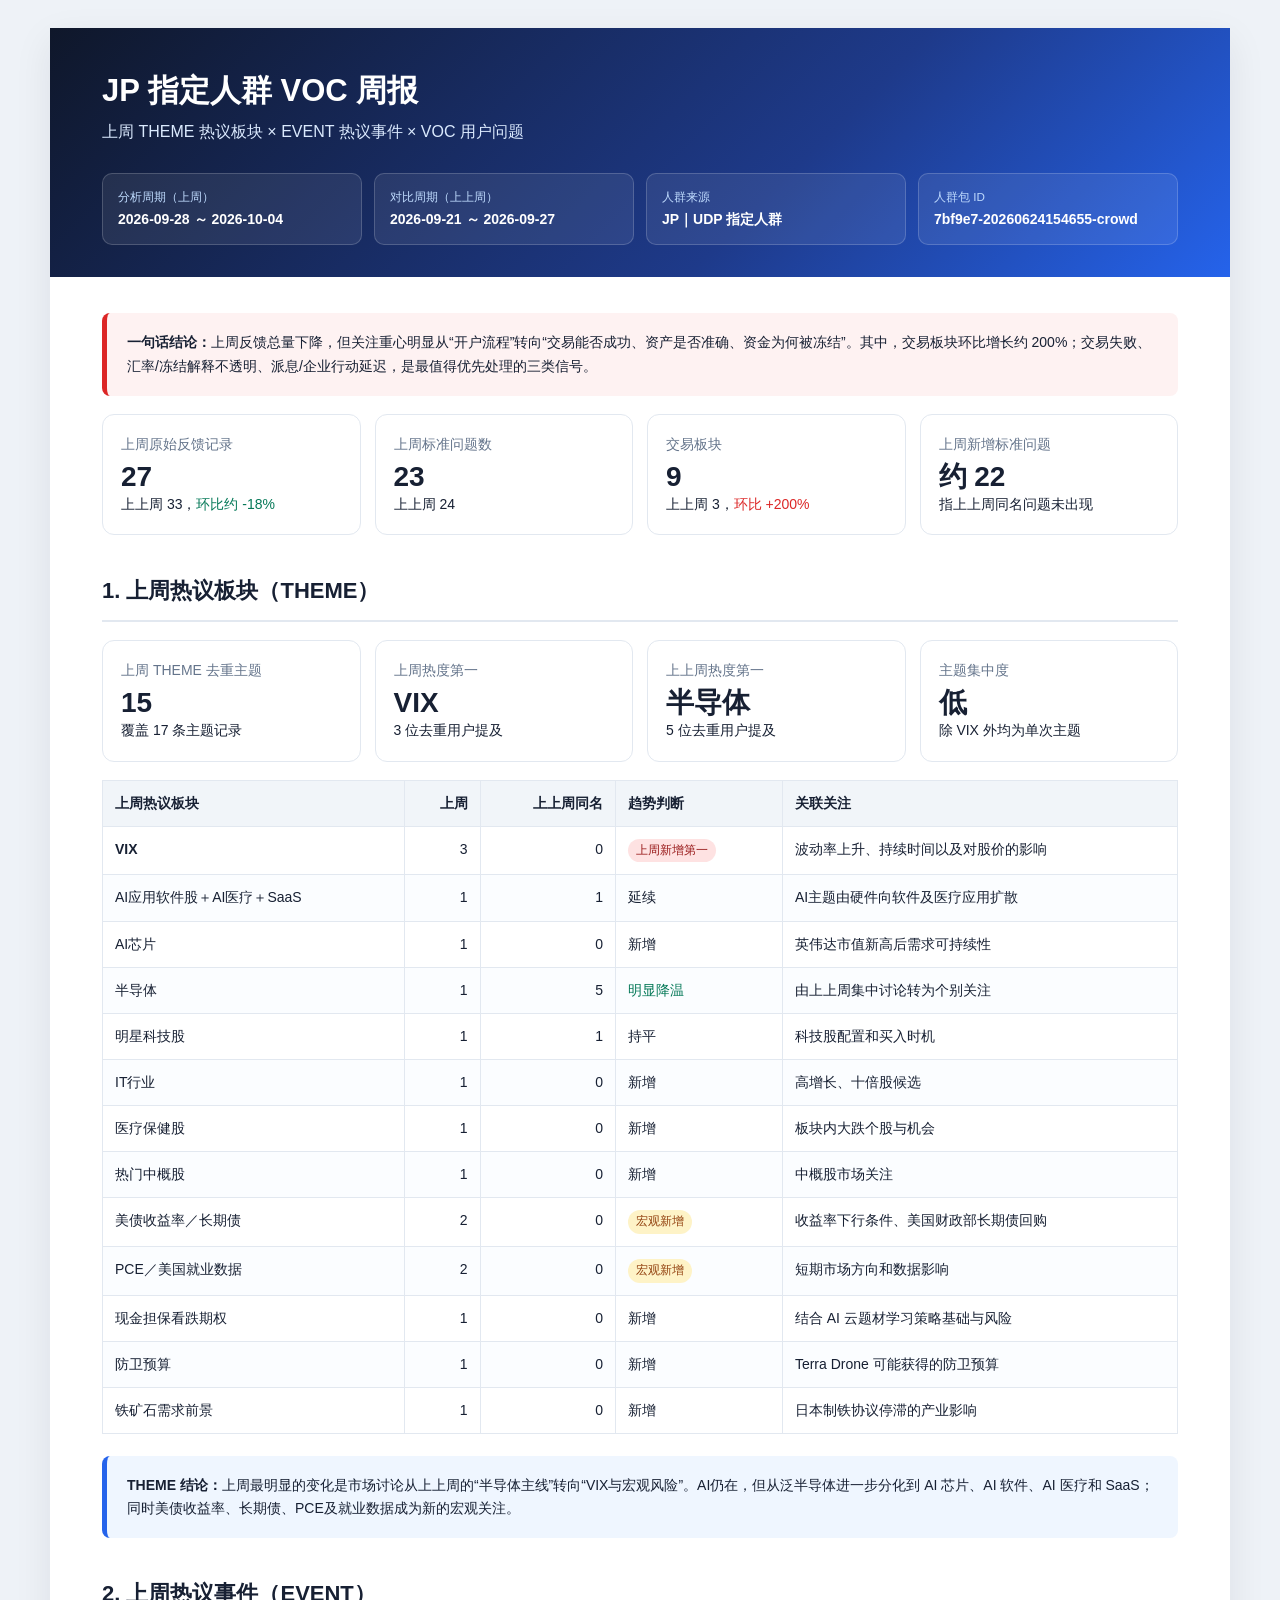
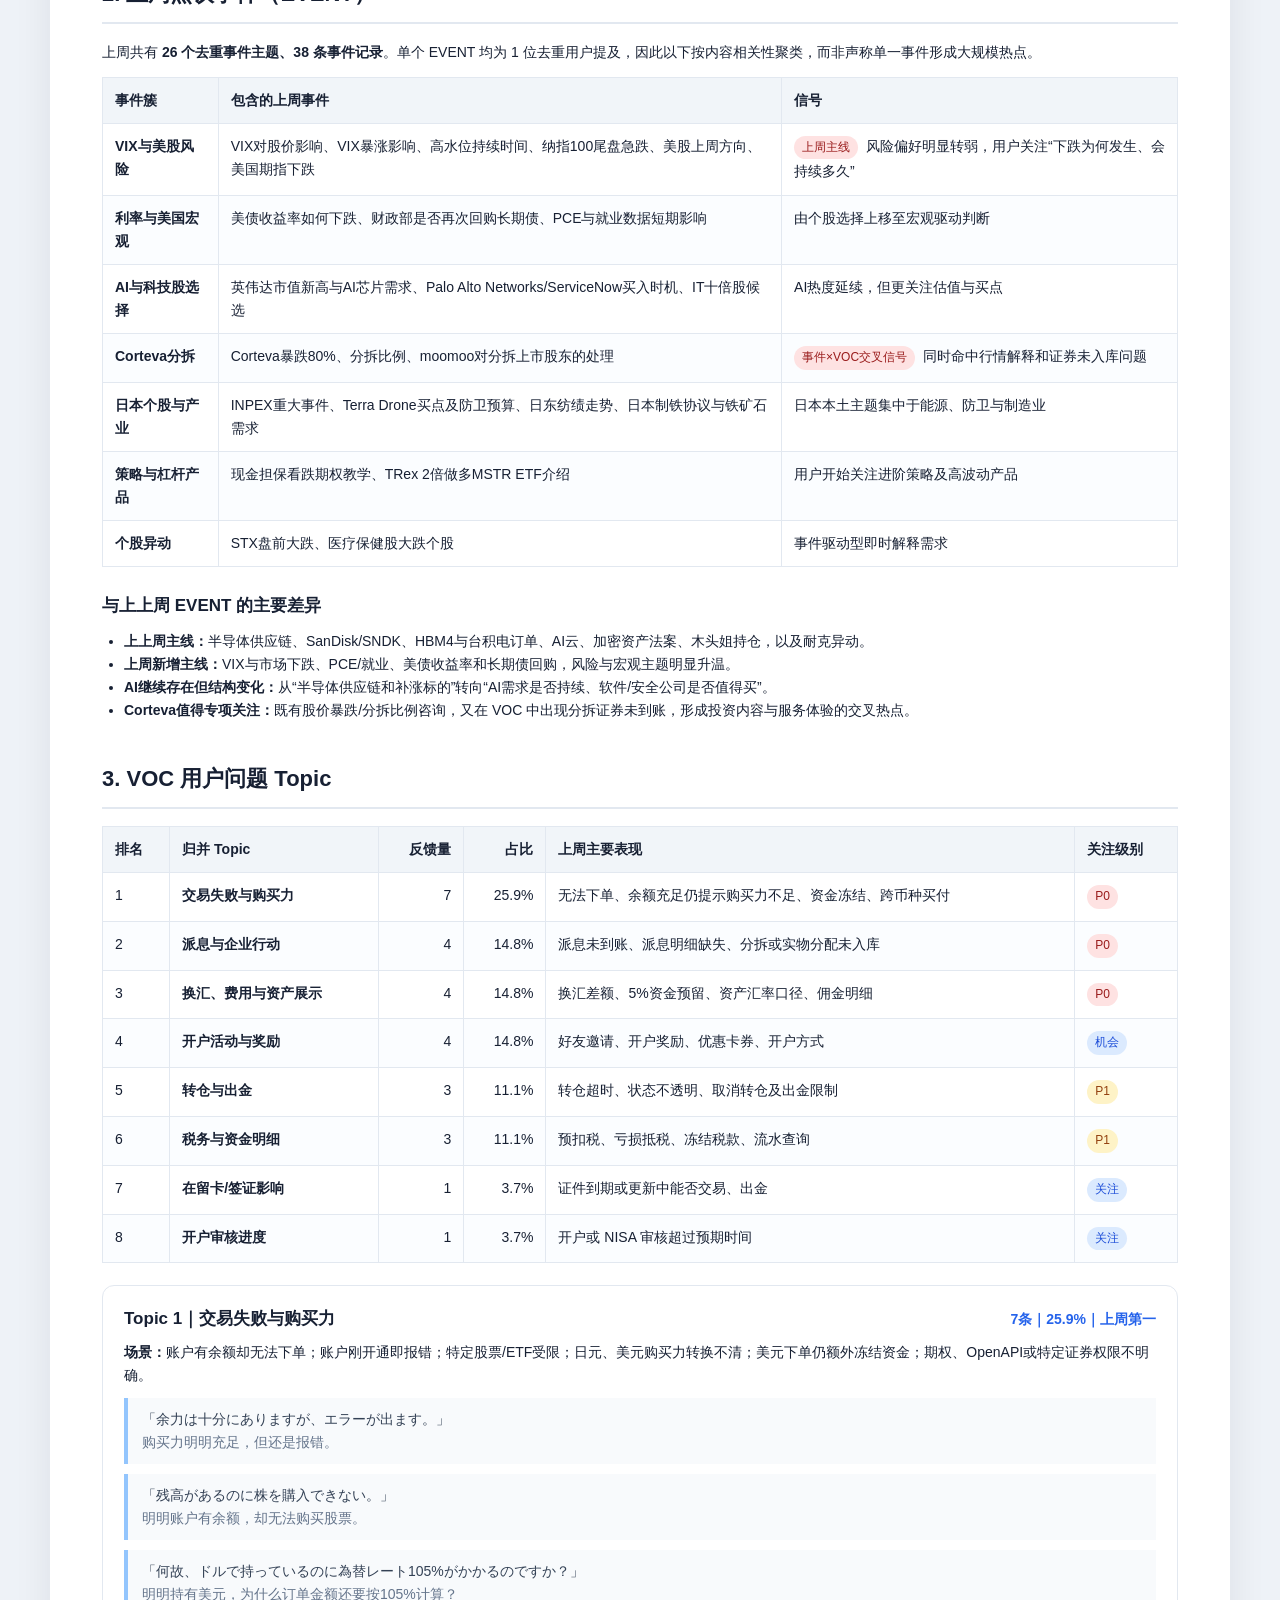
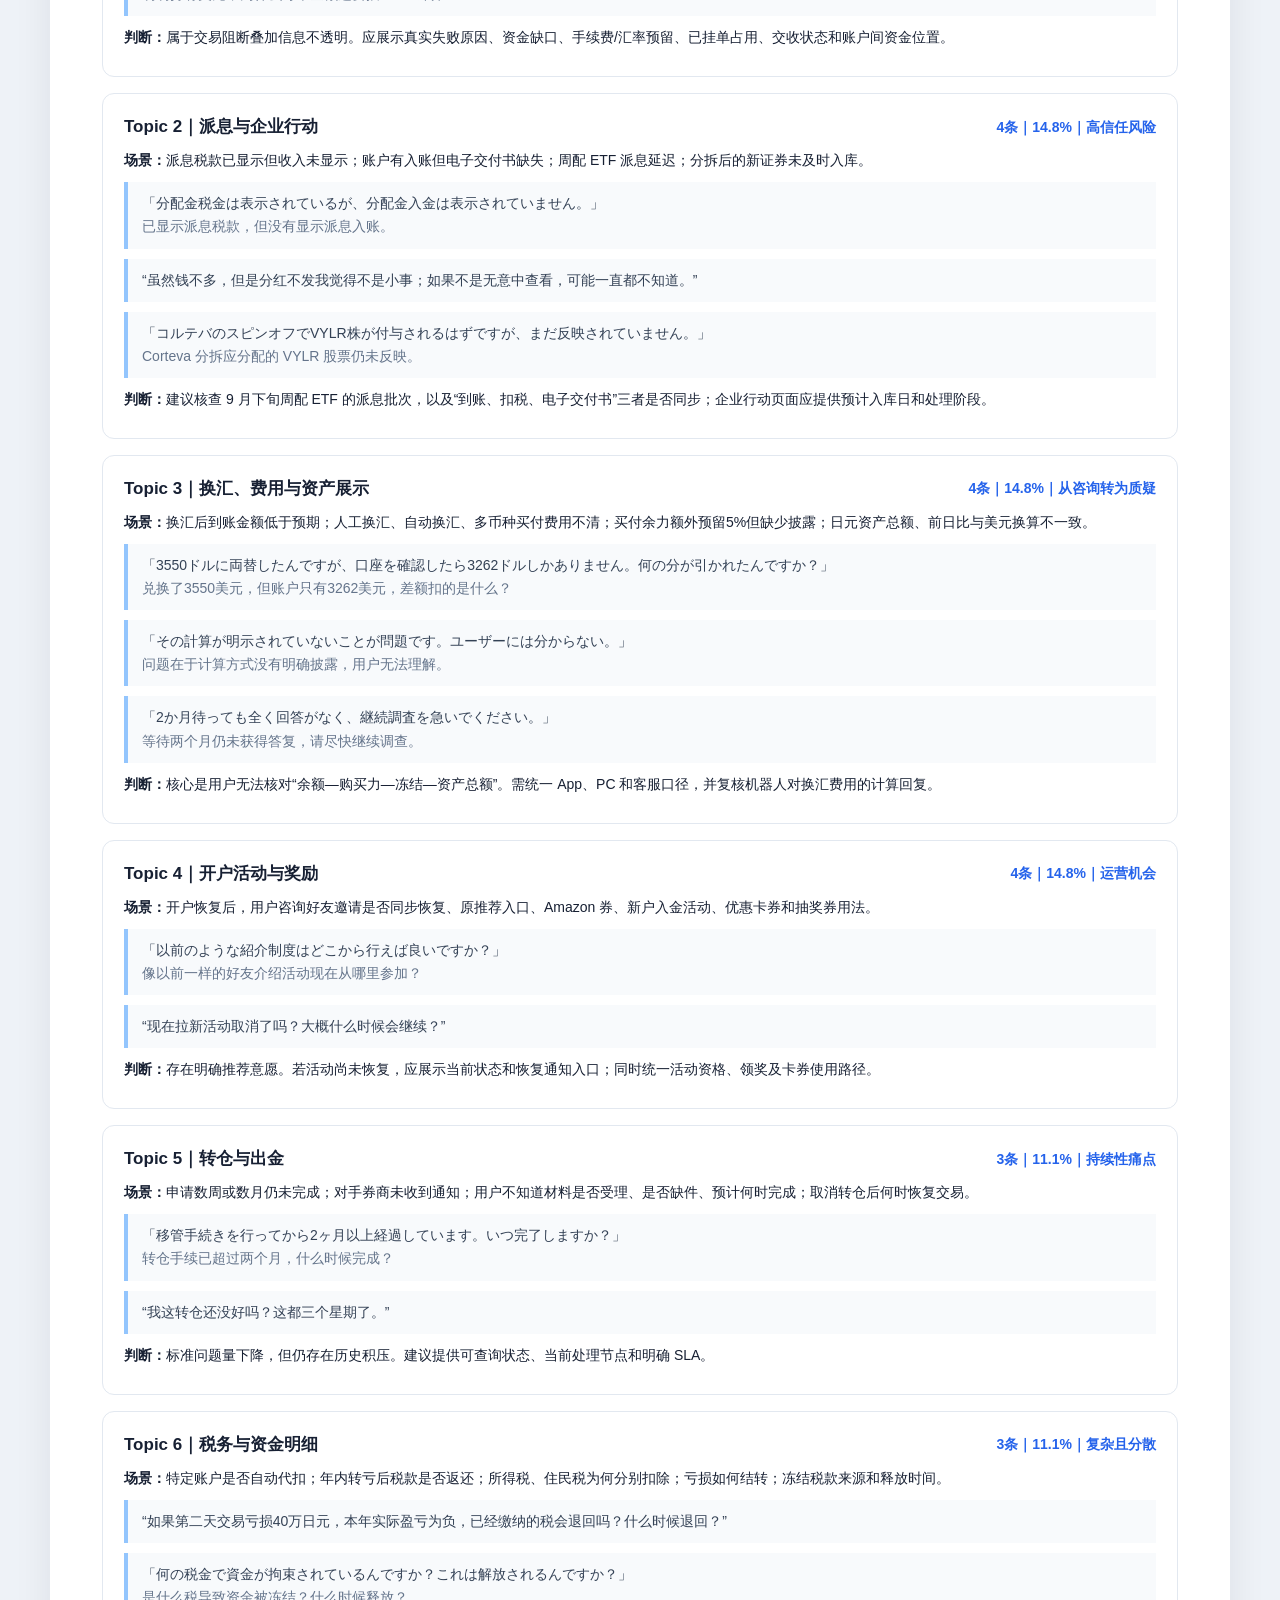
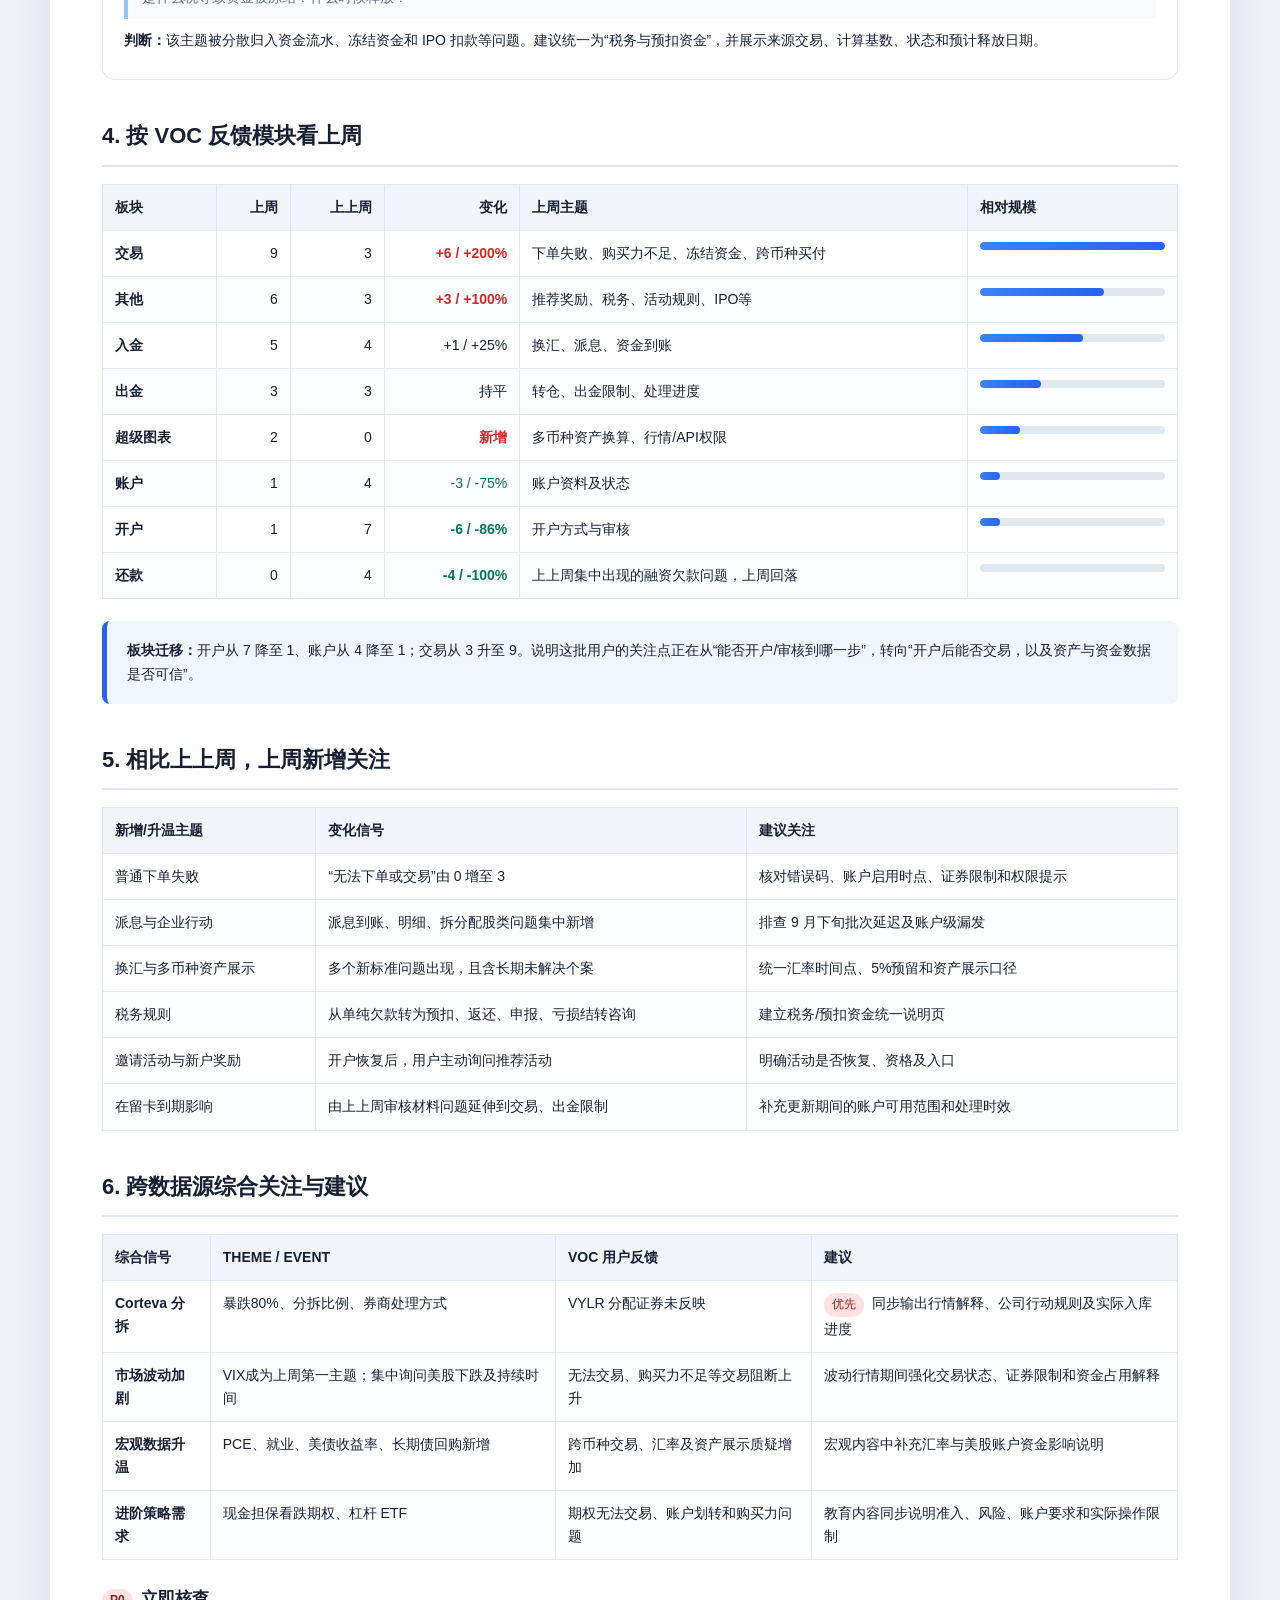
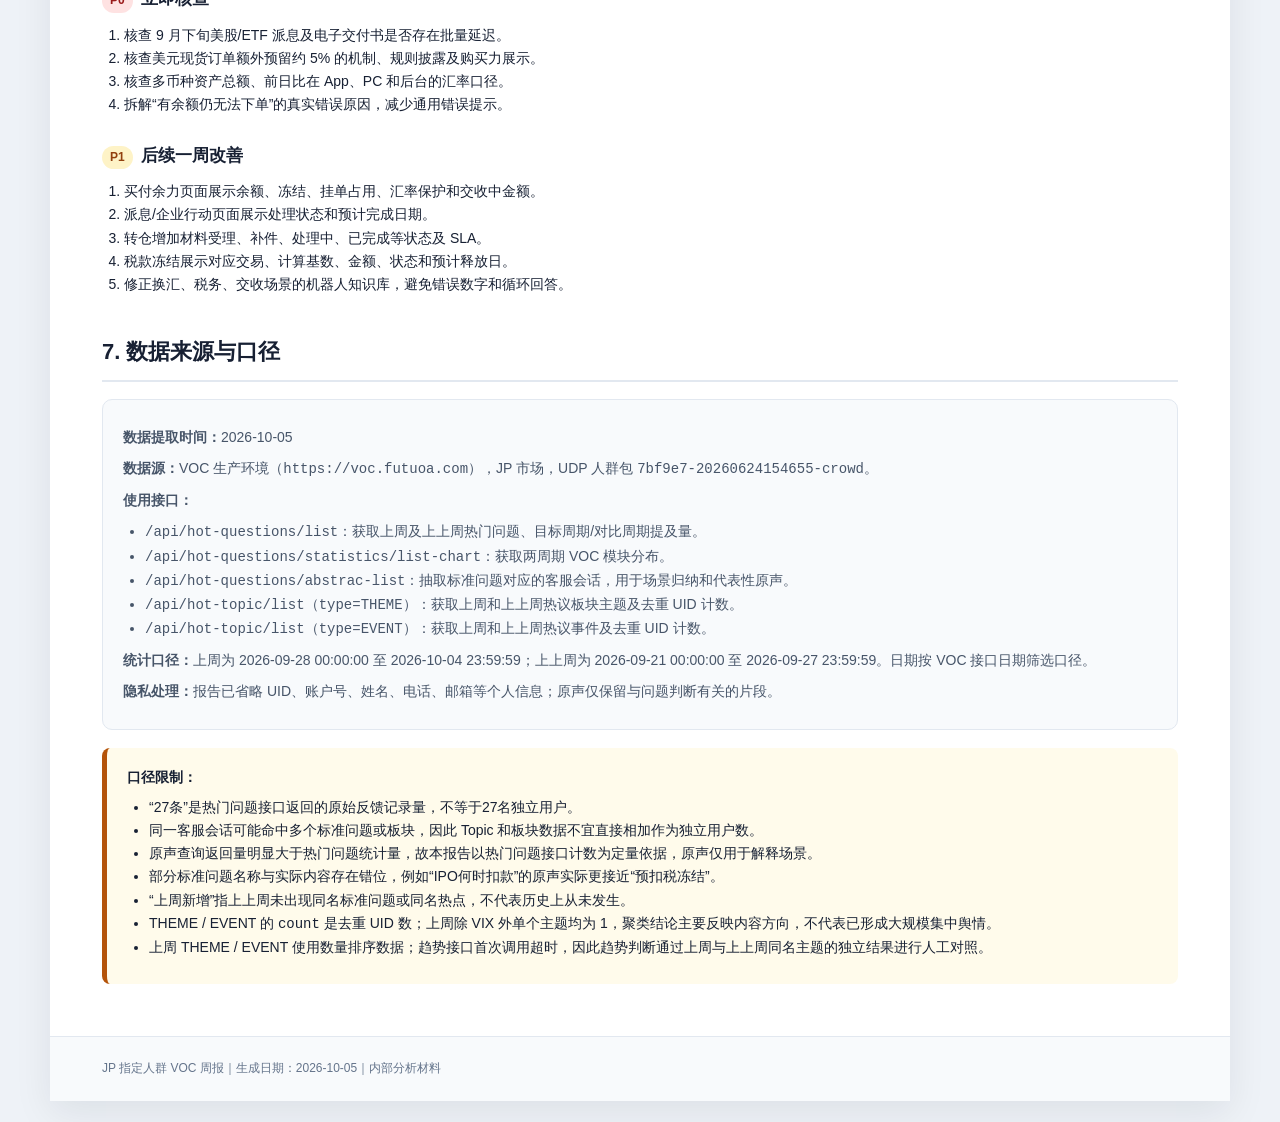
==== reports/2026/2026-09-28_to_2026-10-04/index.html @ 4b5b6b99 "Turn site into JP VOC report center" ====
<!doctype html>
<html lang="zh-CN">
<head>
  <meta charset="utf-8">
  <meta name="viewport" content="width=device-width,initial-scale=1">
  <title>JP 指定人群 VOC 周报｜2026-09-28～2026-10-04</title>
  <style>
    :root {
      --ink:#172033; --muted:#64748b; --line:#e2e8f0; --soft:#f8fafc;
      --blue:#2563eb; --blue-soft:#eff6ff; --red:#dc2626; --red-soft:#fef2f2;
      --amber:#b45309; --amber-soft:#fffbeb; --green:#047857; --green-soft:#ecfdf5;
      --purple:#7c3aed; --purple-soft:#f5f3ff;
    }
    * { box-sizing:border-box; }
    body { margin:0; color:var(--ink); background:#eef2f7; font:14px/1.65 -apple-system,BlinkMacSystemFont,"Segoe UI","PingFang SC","Hiragino Sans GB","Microsoft YaHei",sans-serif; }
    .page { max-width:1180px; margin:28px auto; background:#fff; box-shadow:0 12px 36px rgba(15,23,42,.08); }
    header { padding:44px 52px 32px; color:#fff; background:linear-gradient(135deg,#0f172a,#1e3a8a 62%,#2563eb); }
    header h1 { margin:0 0 8px; font-size:31px; line-height:1.25; }
    header .subtitle { color:#dbeafe; font-size:16px; }
    .meta { display:grid; grid-template-columns:repeat(4,1fr); gap:12px; margin-top:28px; }
    .meta > div { padding:13px 15px; border:1px solid rgba(255,255,255,.18); border-radius:10px; background:rgba(255,255,255,.08); }
    .meta small { display:block; color:#bfdbfe; }
    .meta strong { display:block; margin-top:2px; font-size:14px; }
    main { padding:36px 52px 52px; }
    h2 { margin:38px 0 17px; padding-bottom:10px; border-bottom:2px solid var(--line); font-size:22px; }
    h3 { margin:25px 0 10px; font-size:17px; }
    p { margin:8px 0; }
    .lead { font-size:16px; }
    .callout { padding:18px 20px; border-left:5px solid var(--blue); border-radius:8px; background:var(--blue-soft); }
    .alert { border-color:var(--red); background:var(--red-soft); }
    .note { border-color:var(--amber); background:var(--amber-soft); }
    .cards { display:grid; grid-template-columns:repeat(4,1fr); gap:14px; margin:18px 0; }
    .card { padding:18px; border:1px solid var(--line); border-radius:12px; background:#fff; }
    .card .label { color:var(--muted); }
    .card .value { margin-top:4px; font-size:28px; font-weight:750; line-height:1.2; }
    .card .delta-up { color:var(--red); }
    .card .delta-down { color:var(--green); }
    table { width:100%; border-collapse:collapse; margin:12px 0 22px; }
    th,td { padding:11px 12px; border:1px solid var(--line); text-align:left; vertical-align:top; }
    th { background:#f1f5f9; font-weight:650; white-space:nowrap; }
    tbody tr:nth-child(even) { background:#fbfdff; }
    .num { text-align:right; font-variant-numeric:tabular-nums; }
    .tag { display:inline-block; margin:1px 4px 1px 0; padding:2px 8px; border-radius:999px; color:#1d4ed8; background:#dbeafe; font-size:12px; }
    .tag.p0 { color:#991b1b; background:#fee2e2; }
    .tag.p1 { color:#92400e; background:#fef3c7; }
    .topic { margin:16px 0; padding:19px 21px; border:1px solid var(--line); border-radius:12px; }
    .topic h3 { display:flex; align-items:center; justify-content:space-between; gap:12px; margin:0 0 8px; }
    .topic h3 span:last-child { color:var(--blue); font-size:14px; white-space:nowrap; }
    blockquote { margin:10px 0; padding:10px 14px; border-left:4px solid #93c5fd; background:var(--soft); color:#334155; }
    blockquote em { display:block; color:var(--muted); font-style:normal; }
    ul,ol { margin:7px 0 7px 22px; padding:0; }
    .bar { min-width:125px; height:8px; overflow:hidden; border-radius:8px; background:#e2e8f0; }
    .bar > i { display:block; height:100%; border-radius:8px; background:linear-gradient(90deg,#3b82f6,#2563eb); }
    .source { padding:18px 20px; border:1px solid var(--line); border-radius:10px; background:var(--soft); color:#475569; }
    footer { padding:22px 52px; border-top:1px solid var(--line); color:var(--muted); background:#f8fafc; font-size:12px; }
    @media(max-width:820px) { .page{margin:0}.meta,.cards{grid-template-columns:1fr 1fr} header,main,footer{padding-left:22px;padding-right:22px} table{font-size:12px} }
    @media print { body{background:#fff}.page{max-width:none;margin:0;box-shadow:none} header{-webkit-print-color-adjust:exact;print-color-adjust:exact}.topic{break-inside:avoid} }
  </style>
</head>
<body>
<div class="page">
  <header>
    <h1>JP 指定人群 VOC 周报</h1>
    <div class="subtitle">上周 THEME 热议板块 × EVENT 热议事件 × VOC 用户问题</div>
    <div class="meta">
      <div><small>分析周期（上周）</small><strong>2026-09-28 ～ 2026-10-04</strong></div>
      <div><small>对比周期（上上周）</small><strong>2026-09-21 ～ 2026-09-27</strong></div>
      <div><small>人群来源</small><strong>JP｜UDP 指定人群</strong></div>
      <div><small>人群包 ID</small><strong>7bf9e7-20260624154655-crowd</strong></div>
    </div>
  </header>

  <main>
    <section class="callout alert">
      <strong>一句话结论：</strong>上周反馈总量下降，但关注重心明显从“开户流程”转向“交易能否成功、资产是否准确、资金为何被冻结”。其中，交易板块环比增长约 200%；交易失败、汇率/冻结解释不透明、派息/企业行动延迟，是最值得优先处理的三类信号。
    </section>

    <div class="cards">
      <div class="card"><div class="label">上周原始反馈记录</div><div class="value">27</div><div>上上周 33，<span class="delta-down">环比约 -18%</span></div></div>
      <div class="card"><div class="label">上周标准问题数</div><div class="value">23</div><div>上上周 24</div></div>
      <div class="card"><div class="label">交易板块</div><div class="value">9</div><div>上上周 3，<span class="delta-up">环比 +200%</span></div></div>
      <div class="card"><div class="label">上周新增标准问题</div><div class="value">约 22</div><div>指上上周同名问题未出现</div></div>
    </div>

    <h2>1. 上周热议板块（THEME）</h2>
    <div class="cards">
      <div class="card"><div class="label">上周 THEME 去重主题</div><div class="value">15</div><div>覆盖 17 条主题记录</div></div>
      <div class="card"><div class="label">上周热度第一</div><div class="value">VIX</div><div>3 位去重用户提及</div></div>
      <div class="card"><div class="label">上上周热度第一</div><div class="value">半导体</div><div>5 位去重用户提及</div></div>
      <div class="card"><div class="label">主题集中度</div><div class="value">低</div><div>除 VIX 外均为单次主题</div></div>
    </div>
    <table>
      <thead><tr><th>上周热议板块</th><th class="num">上周</th><th class="num">上上周同名</th><th>趋势判断</th><th>关联关注</th></tr></thead>
      <tbody>
        <tr><td><strong>VIX</strong></td><td class="num">3</td><td class="num">0</td><td><span class="tag p0">上周新增第一</span></td><td>波动率上升、持续时间以及对股价的影响</td></tr>
        <tr><td>AI应用软件股＋AI医疗＋SaaS</td><td class="num">1</td><td class="num">1</td><td>延续</td><td>AI主题由硬件向软件及医疗应用扩散</td></tr>
        <tr><td>AI芯片</td><td class="num">1</td><td class="num">0</td><td>新增</td><td>英伟达市值新高后需求可持续性</td></tr>
        <tr><td>半导体</td><td class="num">1</td><td class="num">5</td><td style="color:#047857">明显降温</td><td>由上上周集中讨论转为个别关注</td></tr>
        <tr><td>明星科技股</td><td class="num">1</td><td class="num">1</td><td>持平</td><td>科技股配置和买入时机</td></tr>
        <tr><td>IT行业</td><td class="num">1</td><td class="num">0</td><td>新增</td><td>高增长、十倍股候选</td></tr>
        <tr><td>医疗保健股</td><td class="num">1</td><td class="num">0</td><td>新增</td><td>板块内大跌个股与机会</td></tr>
        <tr><td>热门中概股</td><td class="num">1</td><td class="num">0</td><td>新增</td><td>中概股市场关注</td></tr>
        <tr><td>美债收益率／长期债</td><td class="num">2</td><td class="num">0</td><td><span class="tag p1">宏观新增</span></td><td>收益率下行条件、美国财政部长期债回购</td></tr>
        <tr><td>PCE／美国就业数据</td><td class="num">2</td><td class="num">0</td><td><span class="tag p1">宏观新增</span></td><td>短期市场方向和数据影响</td></tr>
        <tr><td>现金担保看跌期权</td><td class="num">1</td><td class="num">0</td><td>新增</td><td>结合 AI 云题材学习策略基础与风险</td></tr>
        <tr><td>防卫预算</td><td class="num">1</td><td class="num">0</td><td>新增</td><td>Terra Drone 可能获得的防卫预算</td></tr>
        <tr><td>铁矿石需求前景</td><td class="num">1</td><td class="num">0</td><td>新增</td><td>日本制铁协议停滞的产业影响</td></tr>
      </tbody>
    </table>
    <section class="callout">
      <strong>THEME 结论：</strong>上周最明显的变化是市场讨论从上上周的“半导体主线”转向“VIX与宏观风险”。AI仍在，但从泛半导体进一步分化到 AI 芯片、AI 软件、AI 医疗和 SaaS；同时美债收益率、长期债、PCE及就业数据成为新的宏观关注。
    </section>

    <h2>2. 上周热议事件（EVENT）</h2>
    <p>上周共有 <strong>26 个去重事件主题、38 条事件记录</strong>。单个 EVENT 均为 1 位去重用户提及，因此以下按内容相关性聚类，而非声称单一事件形成大规模热点。</p>
    <table>
      <thead><tr><th>事件簇</th><th>包含的上周事件</th><th>信号</th></tr></thead>
      <tbody>
        <tr><td><strong>VIX与美股风险</strong></td><td>VIX对股价影响、VIX暴涨影响、高水位持续时间、纳指100尾盘急跌、美股上周方向、美国期指下跌</td><td><span class="tag p0">上周主线</span> 风险偏好明显转弱，用户关注“下跌为何发生、会持续多久”</td></tr>
        <tr><td><strong>利率与美国宏观</strong></td><td>美债收益率如何下跌、财政部是否再次回购长期债、PCE与就业数据短期影响</td><td>由个股选择上移至宏观驱动判断</td></tr>
        <tr><td><strong>AI与科技股选择</strong></td><td>英伟达市值新高与AI芯片需求、Palo Alto Networks/ServiceNow买入时机、IT十倍股候选</td><td>AI热度延续，但更关注估值与买点</td></tr>
        <tr><td><strong>Corteva分拆</strong></td><td>Corteva暴跌80%、分拆比例、moomoo对分拆上市股东的处理</td><td><span class="tag p0">事件×VOC交叉信号</span> 同时命中行情解释和证券未入库问题</td></tr>
        <tr><td><strong>日本个股与产业</strong></td><td>INPEX重大事件、Terra Drone买点及防卫预算、日东纺绩走势、日本制铁协议与铁矿石需求</td><td>日本本土主题集中于能源、防卫与制造业</td></tr>
        <tr><td><strong>策略与杠杆产品</strong></td><td>现金担保看跌期权教学、TRex 2倍做多MSTR ETF介绍</td><td>用户开始关注进阶策略及高波动产品</td></tr>
        <tr><td><strong>个股异动</strong></td><td>STX盘前大跌、医疗保健股大跌个股</td><td>事件驱动型即时解释需求</td></tr>
      </tbody>
    </table>
    <h3>与上上周 EVENT 的主要差异</h3>
    <ul>
      <li><strong>上上周主线：</strong>半导体供应链、SanDisk/SNDK、HBM4与台积电订单、AI云、加密资产法案、木头姐持仓，以及耐克异动。</li>
      <li><strong>上周新增主线：</strong>VIX与市场下跌、PCE/就业、美债收益率和长期债回购，风险与宏观主题明显升温。</li>
      <li><strong>AI继续存在但结构变化：</strong>从“半导体供应链和补涨标的”转向“AI需求是否持续、软件/安全公司是否值得买”。</li>
      <li><strong>Corteva值得专项关注：</strong>既有股价暴跌/分拆比例咨询，又在 VOC 中出现分拆证券未到账，形成投资内容与服务体验的交叉热点。</li>
    </ul>

    <h2>3. VOC 用户问题 Topic</h2>
    <table>
      <thead><tr><th>排名</th><th>归并 Topic</th><th class="num">反馈量</th><th class="num">占比</th><th>上周主要表现</th><th>关注级别</th></tr></thead>
      <tbody>
        <tr><td>1</td><td><strong>交易失败与购买力</strong></td><td class="num">7</td><td class="num">25.9%</td><td>无法下单、余额充足仍提示购买力不足、资金冻结、跨币种买付</td><td><span class="tag p0">P0</span></td></tr>
        <tr><td>2</td><td><strong>派息与企业行动</strong></td><td class="num">4</td><td class="num">14.8%</td><td>派息未到账、派息明细缺失、分拆或实物分配未入库</td><td><span class="tag p0">P0</span></td></tr>
        <tr><td>3</td><td><strong>换汇、费用与资产展示</strong></td><td class="num">4</td><td class="num">14.8%</td><td>换汇差额、5%资金预留、资产汇率口径、佣金明细</td><td><span class="tag p0">P0</span></td></tr>
        <tr><td>4</td><td><strong>开户活动与奖励</strong></td><td class="num">4</td><td class="num">14.8%</td><td>好友邀请、开户奖励、优惠卡券、开户方式</td><td><span class="tag">机会</span></td></tr>
        <tr><td>5</td><td><strong>转仓与出金</strong></td><td class="num">3</td><td class="num">11.1%</td><td>转仓超时、状态不透明、取消转仓及出金限制</td><td><span class="tag p1">P1</span></td></tr>
        <tr><td>6</td><td><strong>税务与资金明细</strong></td><td class="num">3</td><td class="num">11.1%</td><td>预扣税、亏损抵税、冻结税款、流水查询</td><td><span class="tag p1">P1</span></td></tr>
        <tr><td>7</td><td><strong>在留卡/签证影响</strong></td><td class="num">1</td><td class="num">3.7%</td><td>证件到期或更新中能否交易、出金</td><td><span class="tag">关注</span></td></tr>
        <tr><td>8</td><td><strong>开户审核进度</strong></td><td class="num">1</td><td class="num">3.7%</td><td>开户或 NISA 审核超过预期时间</td><td><span class="tag">关注</span></td></tr>
      </tbody>
    </table>

    <div class="topic">
      <h3><span>Topic 1｜交易失败与购买力</span><span>7条｜25.9%｜上周第一</span></h3>
      <p><strong>场景：</strong>账户有余额却无法下单；账户刚开通即报错；特定股票/ETF受限；日元、美元购买力转换不清；美元下单仍额外冻结资金；期权、OpenAPI或特定证券权限不明确。</p>
      <blockquote>「余力は十分にありますが、エラーが出ます。」<em>购买力明明充足，但还是报错。</em></blockquote>
      <blockquote>「残高があるのに株を購入できない。」<em>明明账户有余额，却无法购买股票。</em></blockquote>
      <blockquote>「何故、ドルで持っているのに為替レート105%がかかるのですか？」<em>明明持有美元，为什么订单金额还要按105%计算？</em></blockquote>
      <p><strong>判断：</strong>属于交易阻断叠加信息不透明。应展示真实失败原因、资金缺口、手续费/汇率预留、已挂单占用、交收状态和账户间资金位置。</p>
    </div>

    <div class="topic">
      <h3><span>Topic 2｜派息与企业行动</span><span>4条｜14.8%｜高信任风险</span></h3>
      <p><strong>场景：</strong>派息税款已显示但收入未显示；账户有入账但电子交付书缺失；周配 ETF 派息延迟；分拆后的新证券未及时入库。</p>
      <blockquote>「分配金税金は表示されているが、分配金入金は表示されていません。」<em>已显示派息税款，但没有显示派息入账。</em></blockquote>
      <blockquote>“虽然钱不多，但是分红不发我觉得不是小事；如果不是无意中查看，可能一直都不知道。”</blockquote>
      <blockquote>「コルテバのスピンオフでVYLR株が付与されるはずですが、まだ反映されていません。」<em>Corteva 分拆应分配的 VYLR 股票仍未反映。</em></blockquote>
      <p><strong>判断：</strong>建议核查 9 月下旬周配 ETF 的派息批次，以及“到账、扣税、电子交付书”三者是否同步；企业行动页面应提供预计入库日和处理阶段。</p>
    </div>

    <div class="topic">
      <h3><span>Topic 3｜换汇、费用与资产展示</span><span>4条｜14.8%｜从咨询转为质疑</span></h3>
      <p><strong>场景：</strong>换汇后到账金额低于预期；人工换汇、自动换汇、多币种买付费用不清；买付余力额外预留5%但缺少披露；日元资产总额、前日比与美元换算不一致。</p>
      <blockquote>「3550ドルに両替したんですが、口座を確認したら3262ドルしかありません。何の分が引かれたんですか？」<em>兑换了3550美元，但账户只有3262美元，差额扣的是什么？</em></blockquote>
      <blockquote>「その計算が明示されていないことが問題です。ユーザーには分からない。」<em>问题在于计算方式没有明确披露，用户无法理解。</em></blockquote>
      <blockquote>「2か月待っても全く回答がなく、継続調査を急いでください。」<em>等待两个月仍未获得答复，请尽快继续调查。</em></blockquote>
      <p><strong>判断：</strong>核心是用户无法核对“余额—购买力—冻结—资产总额”。需统一 App、PC 和客服口径，并复核机器人对换汇费用的计算回复。</p>
    </div>

    <div class="topic">
      <h3><span>Topic 4｜开户活动与奖励</span><span>4条｜14.8%｜运营机会</span></h3>
      <p><strong>场景：</strong>开户恢复后，用户咨询好友邀请是否同步恢复、原推荐入口、Amazon 券、新户入金活动、优惠卡券和抽奖券用法。</p>
      <blockquote>「以前のような紹介制度はどこから行えば良いですか？」<em>像以前一样的好友介绍活动现在从哪里参加？</em></blockquote>
      <blockquote>“现在拉新活动取消了吗？大概什么时候会继续？”</blockquote>
      <p><strong>判断：</strong>存在明确推荐意愿。若活动尚未恢复，应展示当前状态和恢复通知入口；同时统一活动资格、领奖及卡券使用路径。</p>
    </div>

    <div class="topic">
      <h3><span>Topic 5｜转仓与出金</span><span>3条｜11.1%｜持续性痛点</span></h3>
      <p><strong>场景：</strong>申请数周或数月仍未完成；对手券商未收到通知；用户不知道材料是否受理、是否缺件、预计何时完成；取消转仓后何时恢复交易。</p>
      <blockquote>「移管手続きを行ってから2ヶ月以上経過しています。いつ完了しますか？」<em>转仓手续已超过两个月，什么时候完成？</em></blockquote>
      <blockquote>“我这转仓还没好吗？这都三个星期了。”</blockquote>
      <p><strong>判断：</strong>标准问题量下降，但仍存在历史积压。建议提供可查询状态、当前处理节点和明确 SLA。</p>
    </div>

    <div class="topic">
      <h3><span>Topic 6｜税务与资金明细</span><span>3条｜11.1%｜复杂且分散</span></h3>
      <p><strong>场景：</strong>特定账户是否自动代扣；年内转亏后税款是否返还；所得税、住民税为何分别扣除；亏损如何结转；冻结税款来源和释放时间。</p>
      <blockquote>“如果第二天交易亏损40万日元，本年实际盈亏为负，已经缴纳的税会退回吗？什么时候退回？”</blockquote>
      <blockquote>「何の税金で資金が拘束されているんですか？これは解放されるんですか？」<em>是什么税导致资金被冻结？什么时候释放？</em></blockquote>
      <p><strong>判断：</strong>该主题被分散归入资金流水、冻结资金和 IPO 扣款等问题。建议统一为“税务与预扣资金”，并展示来源交易、计算基数、状态和预计释放日期。</p>
    </div>

    <h2>4. 按 VOC 反馈模块看上周</h2>
    <table>
      <thead><tr><th>板块</th><th class="num">上周</th><th class="num">上上周</th><th class="num">变化</th><th>上周主题</th><th>相对规模</th></tr></thead>
      <tbody>
        <tr><td><strong>交易</strong></td><td class="num">9</td><td class="num">3</td><td class="num" style="color:#dc2626"><strong>+6 / +200%</strong></td><td>下单失败、购买力不足、冻结资金、跨币种买付</td><td><div class="bar"><i style="width:100%"></i></div></td></tr>
        <tr><td><strong>其他</strong></td><td class="num">6</td><td class="num">3</td><td class="num" style="color:#dc2626"><strong>+3 / +100%</strong></td><td>推荐奖励、税务、活动规则、IPO等</td><td><div class="bar"><i style="width:67%"></i></div></td></tr>
        <tr><td><strong>入金</strong></td><td class="num">5</td><td class="num">4</td><td class="num">+1 / +25%</td><td>换汇、派息、资金到账</td><td><div class="bar"><i style="width:56%"></i></div></td></tr>
        <tr><td><strong>出金</strong></td><td class="num">3</td><td class="num">3</td><td class="num">持平</td><td>转仓、出金限制、处理进度</td><td><div class="bar"><i style="width:33%"></i></div></td></tr>
        <tr><td><strong>超级图表</strong></td><td class="num">2</td><td class="num">0</td><td class="num" style="color:#dc2626"><strong>新增</strong></td><td>多币种资产换算、行情/API权限</td><td><div class="bar"><i style="width:22%"></i></div></td></tr>
        <tr><td><strong>账户</strong></td><td class="num">1</td><td class="num">4</td><td class="num" style="color:#047857">-3 / -75%</td><td>账户资料及状态</td><td><div class="bar"><i style="width:11%"></i></div></td></tr>
        <tr><td><strong>开户</strong></td><td class="num">1</td><td class="num">7</td><td class="num" style="color:#047857"><strong>-6 / -86%</strong></td><td>开户方式与审核</td><td><div class="bar"><i style="width:11%"></i></div></td></tr>
        <tr><td><strong>还款</strong></td><td class="num">0</td><td class="num">4</td><td class="num" style="color:#047857"><strong>-4 / -100%</strong></td><td>上上周集中出现的融资欠款问题，上周回落</td><td><div class="bar"><i style="width:0%"></i></div></td></tr>
      </tbody>
    </table>

    <section class="callout">
      <strong>板块迁移：</strong>开户从 7 降至 1、账户从 4 降至 1；交易从 3 升至 9。说明这批用户的关注点正在从“能否开户/审核到哪一步”，转向“开户后能否交易，以及资产与资金数据是否可信”。
    </section>

    <h2>5. 相比上上周，上周新增关注</h2>
    <table>
      <thead><tr><th>新增/升温主题</th><th>变化信号</th><th>建议关注</th></tr></thead>
      <tbody>
        <tr><td>普通下单失败</td><td>“无法下单或交易”由 0 增至 3</td><td>核对错误码、账户启用时点、证券限制和权限提示</td></tr>
        <tr><td>派息与企业行动</td><td>派息到账、明细、拆分配股类问题集中新增</td><td>排查 9 月下旬批次延迟及账户级漏发</td></tr>
        <tr><td>换汇与多币种资产展示</td><td>多个新标准问题出现，且含长期未解决个案</td><td>统一汇率时间点、5%预留和资产展示口径</td></tr>
        <tr><td>税务规则</td><td>从单纯欠款转为预扣、返还、申报、亏损结转咨询</td><td>建立税务/预扣资金统一说明页</td></tr>
        <tr><td>邀请活动与新户奖励</td><td>开户恢复后，用户主动询问推荐活动</td><td>明确活动是否恢复、资格及入口</td></tr>
        <tr><td>在留卡到期影响</td><td>由上上周审核材料问题延伸到交易、出金限制</td><td>补充更新期间的账户可用范围和处理时效</td></tr>
      </tbody>
    </table>

    <h2>6. 跨数据源综合关注与建议</h2>
    <table>
      <thead><tr><th>综合信号</th><th>THEME / EVENT</th><th>VOC 用户反馈</th><th>建议</th></tr></thead>
      <tbody>
        <tr><td><strong>Corteva 分拆</strong></td><td>暴跌80%、分拆比例、券商处理方式</td><td>VYLR 分配证券未反映</td><td><span class="tag p0">优先</span> 同步输出行情解释、公司行动规则及实际入库进度</td></tr>
        <tr><td><strong>市场波动加剧</strong></td><td>VIX成为上周第一主题；集中询问美股下跌及持续时间</td><td>无法交易、购买力不足等交易阻断上升</td><td>波动行情期间强化交易状态、证券限制和资金占用解释</td></tr>
        <tr><td><strong>宏观数据升温</strong></td><td>PCE、就业、美债收益率、长期债回购新增</td><td>跨币种交易、汇率及资产展示质疑增加</td><td>宏观内容中补充汇率与美股账户资金影响说明</td></tr>
        <tr><td><strong>进阶策略需求</strong></td><td>现金担保看跌期权、杠杆 ETF</td><td>期权无法交易、账户划转和购买力问题</td><td>教育内容同步说明准入、风险、账户要求和实际操作限制</td></tr>
      </tbody>
    </table>

    <h3><span class="tag p0">P0</span> 立即核查</h3>
    <ol>
      <li>核查 9 月下旬美股/ETF 派息及电子交付书是否存在批量延迟。</li>
      <li>核查美元现货订单额外预留约 5% 的机制、规则披露及购买力展示。</li>
      <li>核查多币种资产总额、前日比在 App、PC 和后台的汇率口径。</li>
      <li>拆解“有余额仍无法下单”的真实错误原因，减少通用错误提示。</li>
    </ol>
    <h3><span class="tag p1">P1</span> 后续一周改善</h3>
    <ol>
      <li>买付余力页面展示余额、冻结、挂单占用、汇率保护和交收中金额。</li>
      <li>派息/企业行动页面展示处理状态和预计完成日期。</li>
      <li>转仓增加材料受理、补件、处理中、已完成等状态及 SLA。</li>
      <li>税款冻结展示对应交易、计算基数、金额、状态和预计释放日。</li>
      <li>修正换汇、税务、交收场景的机器人知识库，避免错误数字和循环回答。</li>
    </ol>

    <h2>7. 数据来源与口径</h2>
    <div class="source">
      <p><strong>数据提取时间：</strong>2026-10-05</p>
      <p><strong>数据源：</strong>VOC 生产环境（<code>https://voc.futuoa.com</code>），JP 市场，UDP 人群包 <code>7bf9e7-20260624154655-crowd</code>。</p>
      <p><strong>使用接口：</strong></p>
      <ul>
        <li><code>/api/hot-questions/list</code>：获取上周及上上周热门问题、目标周期/对比周期提及量。</li>
        <li><code>/api/hot-questions/statistics/list-chart</code>：获取两周期 VOC 模块分布。</li>
        <li><code>/api/hot-questions/abstrac-list</code>：抽取标准问题对应的客服会话，用于场景归纳和代表性原声。</li>
        <li><code>/api/hot-topic/list</code>（<code>type=THEME</code>）：获取上周和上上周热议板块主题及去重 UID 计数。</li>
        <li><code>/api/hot-topic/list</code>（<code>type=EVENT</code>）：获取上周和上上周热议事件及去重 UID 计数。</li>
      </ul>
      <p><strong>统计口径：</strong>上周为 2026-09-28 00:00:00 至 2026-10-04 23:59:59；上上周为 2026-09-21 00:00:00 至 2026-09-27 23:59:59。日期按 VOC 接口日期筛选口径。</p>
      <p><strong>隐私处理：</strong>报告已省略 UID、账户号、姓名、电话、邮箱等个人信息；原声仅保留与问题判断有关的片段。</p>
    </div>

    <section class="callout note" style="margin-top:18px">
      <strong>口径限制：</strong>
      <ul>
        <li>“27条”是热门问题接口返回的原始反馈记录量，不等于27名独立用户。</li>
        <li>同一客服会话可能命中多个标准问题或板块，因此 Topic 和板块数据不宜直接相加作为独立用户数。</li>
        <li>原声查询返回量明显大于热门问题统计量，故本报告以热门问题接口计数为定量依据，原声仅用于解释场景。</li>
        <li>部分标准问题名称与实际内容存在错位，例如“IPO何时扣款”的原声实际更接近“预扣税冻结”。</li>
        <li>“上周新增”指上上周未出现同名标准问题或同名热点，不代表历史上从未发生。</li>
        <li>THEME / EVENT 的 <code>count</code> 是去重 UID 数；上周除 VIX 外单个主题均为 1，聚类结论主要反映内容方向，不代表已形成大规模集中舆情。</li>
        <li>上周 THEME / EVENT 使用数量排序数据；趋势接口首次调用超时，因此趋势判断通过上周与上上周同名主题的独立结果进行人工对照。</li>
      </ul>
    </section>
  </main>

  <footer>
    JP 指定人群 VOC 周报｜生成日期：2026-10-05｜内部分析材料
  </footer>
</div>
</body>
</html>
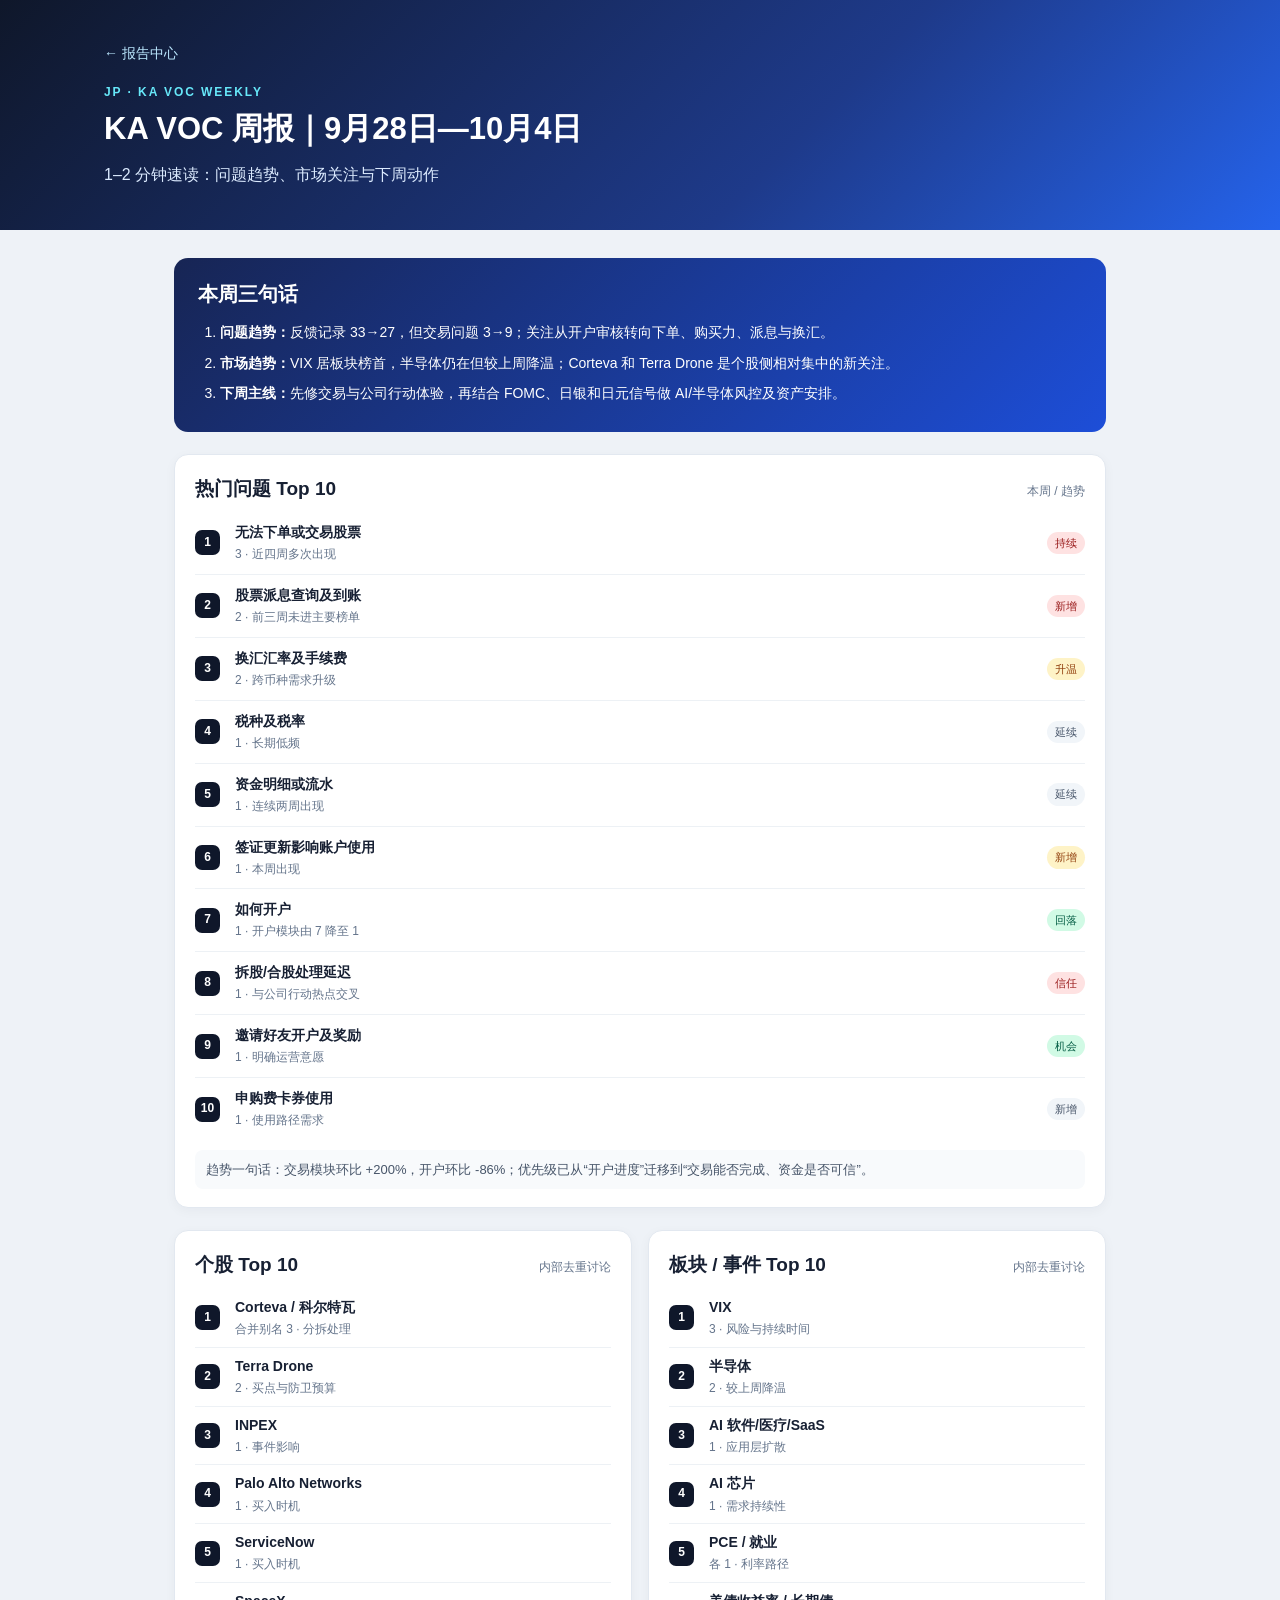
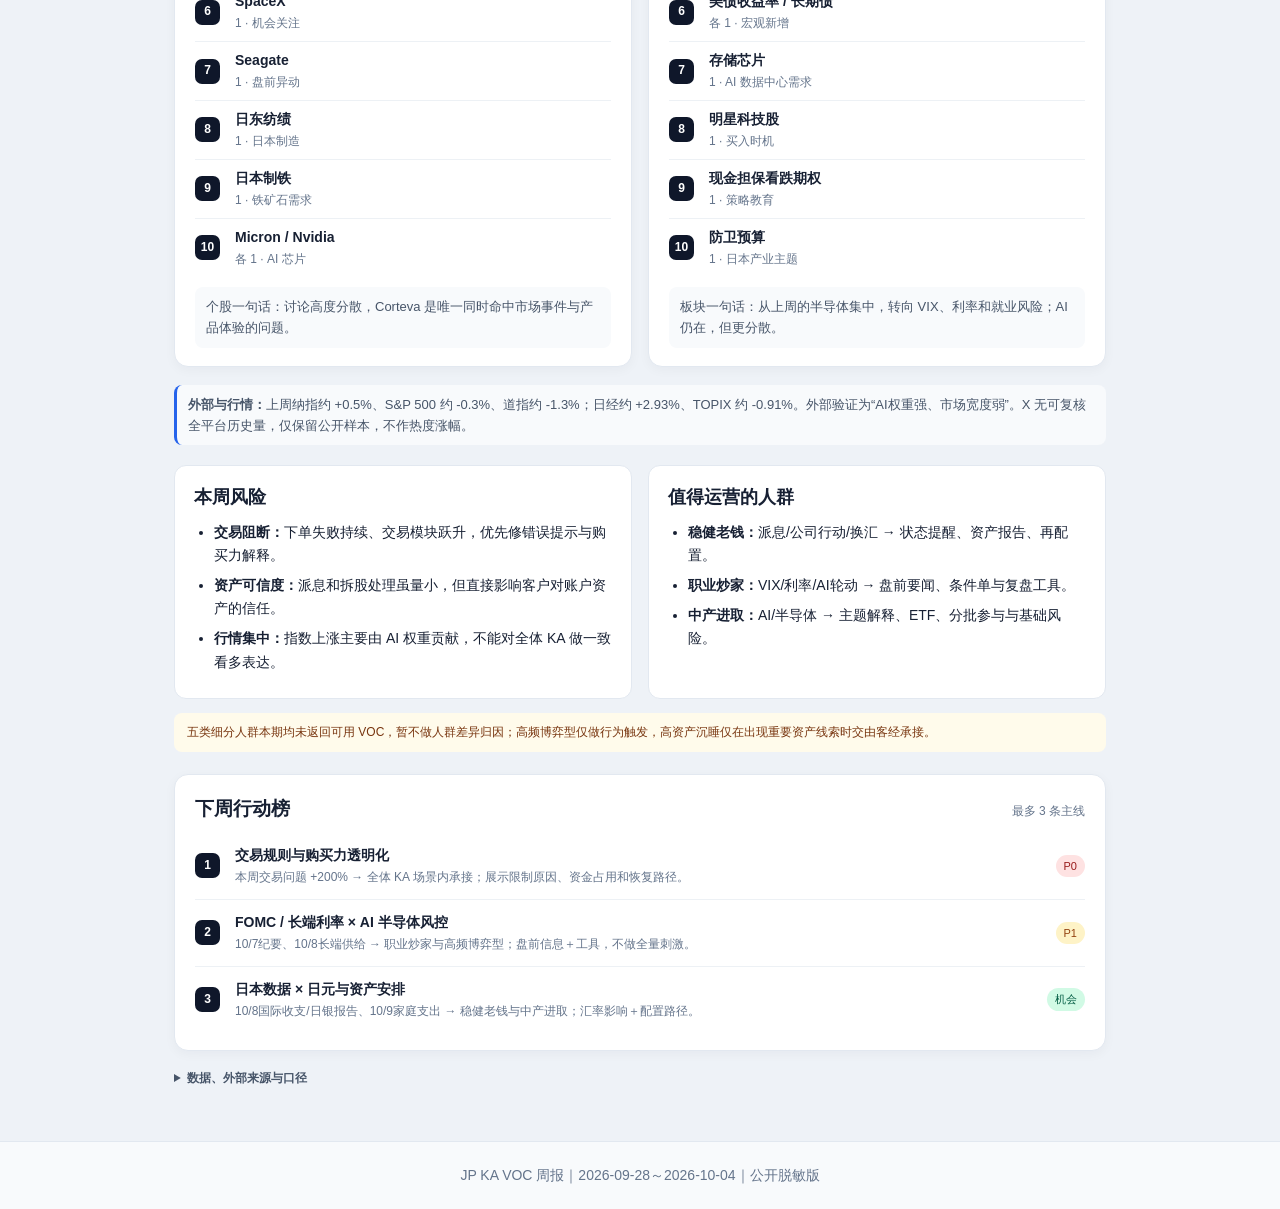
==== commit 2116b6be: "Publish concise KA VOC reports Co-Authored-By: Claude <noreply@anthropic.com>" ====
--- a/reports/2026/2026-09-28_to_2026-10-04/index.html
+++ b/reports/2026/2026-09-28_to_2026-10-04/index.html
@@ -3,294 +3,76 @@
 <head>
   <meta charset="utf-8">
   <meta name="viewport" content="width=device-width,initial-scale=1">
-  <title>JP 指定人群 VOC 周报｜2026-09-28～2026-10-04</title>
-  <style>
-    :root {
-      --ink:#172033; --muted:#64748b; --line:#e2e8f0; --soft:#f8fafc;
-      --blue:#2563eb; --blue-soft:#eff6ff; --red:#dc2626; --red-soft:#fef2f2;
-      --amber:#b45309; --amber-soft:#fffbeb; --green:#047857; --green-soft:#ecfdf5;
-      --purple:#7c3aed; --purple-soft:#f5f3ff;
-    }
-    * { box-sizing:border-box; }
-    body { margin:0; color:var(--ink); background:#eef2f7; font:14px/1.65 -apple-system,BlinkMacSystemFont,"Segoe UI","PingFang SC","Hiragino Sans GB","Microsoft YaHei",sans-serif; }
-    .page { max-width:1180px; margin:28px auto; background:#fff; box-shadow:0 12px 36px rgba(15,23,42,.08); }
-    header { padding:44px 52px 32px; color:#fff; background:linear-gradient(135deg,#0f172a,#1e3a8a 62%,#2563eb); }
-    header h1 { margin:0 0 8px; font-size:31px; line-height:1.25; }
-    header .subtitle { color:#dbeafe; font-size:16px; }
-    .meta { display:grid; grid-template-columns:repeat(4,1fr); gap:12px; margin-top:28px; }
-    .meta > div { padding:13px 15px; border:1px solid rgba(255,255,255,.18); border-radius:10px; background:rgba(255,255,255,.08); }
-    .meta small { display:block; color:#bfdbfe; }
-    .meta strong { display:block; margin-top:2px; font-size:14px; }
-    main { padding:36px 52px 52px; }
-    h2 { margin:38px 0 17px; padding-bottom:10px; border-bottom:2px solid var(--line); font-size:22px; }
-    h3 { margin:25px 0 10px; font-size:17px; }
-    p { margin:8px 0; }
-    .lead { font-size:16px; }
-    .callout { padding:18px 20px; border-left:5px solid var(--blue); border-radius:8px; background:var(--blue-soft); }
-    .alert { border-color:var(--red); background:var(--red-soft); }
-    .note { border-color:var(--amber); background:var(--amber-soft); }
-    .cards { display:grid; grid-template-columns:repeat(4,1fr); gap:14px; margin:18px 0; }
-    .card { padding:18px; border:1px solid var(--line); border-radius:12px; background:#fff; }
-    .card .label { color:var(--muted); }
-    .card .value { margin-top:4px; font-size:28px; font-weight:750; line-height:1.2; }
-    .card .delta-up { color:var(--red); }
-    .card .delta-down { color:var(--green); }
-    table { width:100%; border-collapse:collapse; margin:12px 0 22px; }
-    th,td { padding:11px 12px; border:1px solid var(--line); text-align:left; vertical-align:top; }
-    th { background:#f1f5f9; font-weight:650; white-space:nowrap; }
-    tbody tr:nth-child(even) { background:#fbfdff; }
-    .num { text-align:right; font-variant-numeric:tabular-nums; }
-    .tag { display:inline-block; margin:1px 4px 1px 0; padding:2px 8px; border-radius:999px; color:#1d4ed8; background:#dbeafe; font-size:12px; }
-    .tag.p0 { color:#991b1b; background:#fee2e2; }
-    .tag.p1 { color:#92400e; background:#fef3c7; }
-    .topic { margin:16px 0; padding:19px 21px; border:1px solid var(--line); border-radius:12px; }
-    .topic h3 { display:flex; align-items:center; justify-content:space-between; gap:12px; margin:0 0 8px; }
-    .topic h3 span:last-child { color:var(--blue); font-size:14px; white-space:nowrap; }
-    blockquote { margin:10px 0; padding:10px 14px; border-left:4px solid #93c5fd; background:var(--soft); color:#334155; }
-    blockquote em { display:block; color:var(--muted); font-style:normal; }
-    ul,ol { margin:7px 0 7px 22px; padding:0; }
-    .bar { min-width:125px; height:8px; overflow:hidden; border-radius:8px; background:#e2e8f0; }
-    .bar > i { display:block; height:100%; border-radius:8px; background:linear-gradient(90deg,#3b82f6,#2563eb); }
-    .source { padding:18px 20px; border:1px solid var(--line); border-radius:10px; background:var(--soft); color:#475569; }
-    footer { padding:22px 52px; border-top:1px solid var(--line); color:var(--muted); background:#f8fafc; font-size:12px; }
-    @media(max-width:820px) { .page{margin:0}.meta,.cards{grid-template-columns:1fr 1fr} header,main,footer{padding-left:22px;padding-right:22px} table{font-size:12px} }
-    @media print { body{background:#fff}.page{max-width:none;margin:0;box-shadow:none} header{-webkit-print-color-adjust:exact;print-color-adjust:exact}.topic{break-inside:avoid} }
-  </style>
+  <meta name="robots" content="noindex,nofollow">
+  <title>JP KA VOC 周报｜2026-09-28～2026-10-04</title>
+  <link rel="stylesheet" href="../../../assets/site.css">
 </head>
 <body>
-<div class="page">
-  <header>
-    <h1>JP 指定人群 VOC 周报</h1>
-    <div class="subtitle">上周 THEME 热议板块 × EVENT 热议事件 × VOC 用户问题</div>
-    <div class="meta">
-      <div><small>分析周期（上周）</small><strong>2026-09-28 ～ 2026-10-04</strong></div>
-      <div><small>对比周期（上上周）</small><strong>2026-09-21 ～ 2026-09-27</strong></div>
-      <div><small>人群来源</small><strong>JP｜UDP 指定人群</strong></div>
-      <div><small>人群包 ID</small><strong>7bf9e7-20260624154655-crowd</strong></div>
-    </div>
-  </header>
+<header class="report-hero"><div class="shell"><a class="back" href="../../../">← 报告中心</a><div class="eyebrow">JP · KA VOC WEEKLY</div><h1>KA VOC 周报｜9月28日—10月4日</h1><p>1–2 分钟速读：问题趋势、市场关注与下周动作</p></div></header>
+<main class="shell brief-report">
+  <section class="brief-summary"><h2>本周三句话</h2><ol>
+    <li><strong>问题趋势：</strong>反馈记录 33→27，但交易问题 3→9；关注从开户审核转向下单、购买力、派息与换汇。</li>
+    <li><strong>市场趋势：</strong>VIX 居板块榜首，半导体仍在但较上周降温；Corteva 和 Terra Drone 是个股侧相对集中的新关注。</li>
+    <li><strong>下周主线：</strong>先修交易与公司行动体验，再结合 FOMC、日银和日元信号做 AI/半导体风控及资产安排。</li>
+  </ol></section>
 
-  <main>
-    <section class="callout alert">
-      <strong>一句话结论：</strong>上周反馈总量下降，但关注重心明显从“开户流程”转向“交易能否成功、资产是否准确、资金为何被冻结”。其中，交易板块环比增长约 200%；交易失败、汇率/冻结解释不透明、派息/企业行动延迟，是最值得优先处理的三类信号。
-    </section>
+  <section class="rank-section"><div class="rank-head"><h2>热门问题 Top 10</h2><span>本周 / 趋势</span></div><ol class="ranking">
+    <li><span class="rank">1</span><div><strong>无法下单或交易股票</strong><small>3 · 近四周多次出现</small></div><em class="pill risk">持续</em></li>
+    <li><span class="rank">2</span><div><strong>股票派息查询及到账</strong><small>2 · 前三周未进主要榜单</small></div><em class="pill risk">新增</em></li>
+    <li><span class="rank">3</span><div><strong>换汇汇率及手续费</strong><small>2 · 跨币种需求升级</small></div><em class="pill watch">升温</em></li>
+    <li><span class="rank">4</span><div><strong>税种及税率</strong><small>1 · 长期低频</small></div><em class="pill">延续</em></li>
+    <li><span class="rank">5</span><div><strong>资金明细或流水</strong><small>1 · 连续两周出现</small></div><em class="pill">延续</em></li>
+    <li><span class="rank">6</span><div><strong>签证更新影响账户使用</strong><small>1 · 本周出现</small></div><em class="pill watch">新增</em></li>
+    <li><span class="rank">7</span><div><strong>如何开户</strong><small>1 · 开户模块由 7 降至 1</small></div><em class="pill good">回落</em></li>
+    <li><span class="rank">8</span><div><strong>拆股/合股处理延迟</strong><small>1 · 与公司行动热点交叉</small></div><em class="pill risk">信任</em></li>
+    <li><span class="rank">9</span><div><strong>邀请好友开户及奖励</strong><small>1 · 明确运营意愿</small></div><em class="pill good">机会</em></li>
+    <li><span class="rank">10</span><div><strong>申购费卡券使用</strong><small>1 · 使用路径需求</small></div><em class="pill">新增</em></li>
+  </ol><p class="one-line">趋势一句话：交易模块环比 +200%，开户环比 -86%；优先级已从“开户进度”迁移到“交易能否完成、资金是否可信”。</p></section>
 
-    <div class="cards">
-      <div class="card"><div class="label">上周原始反馈记录</div><div class="value">27</div><div>上上周 33，<span class="delta-down">环比约 -18%</span></div></div>
-      <div class="card"><div class="label">上周标准问题数</div><div class="value">23</div><div>上上周 24</div></div>
-      <div class="card"><div class="label">交易板块</div><div class="value">9</div><div>上上周 3，<span class="delta-up">环比 +200%</span></div></div>
-      <div class="card"><div class="label">上周新增标准问题</div><div class="value">约 22</div><div>指上上周同名问题未出现</div></div>
-    </div>
+  <section class="rank-grid">
+    <div class="rank-section"><div class="rank-head"><h2>个股 Top 10</h2><span>内部去重讨论</span></div><ol class="ranking compact">
+      <li><span class="rank">1</span><div><strong>Corteva / 科尔特瓦</strong><small>合并别名 3 · 分拆处理</small></div></li>
+      <li><span class="rank">2</span><div><strong>Terra Drone</strong><small>2 · 买点与防卫预算</small></div></li>
+      <li><span class="rank">3</span><div><strong>INPEX</strong><small>1 · 事件影响</small></div></li>
+      <li><span class="rank">4</span><div><strong>Palo Alto Networks</strong><small>1 · 买入时机</small></div></li>
+      <li><span class="rank">5</span><div><strong>ServiceNow</strong><small>1 · 买入时机</small></div></li>
+      <li><span class="rank">6</span><div><strong>SpaceX</strong><small>1 · 机会关注</small></div></li>
+      <li><span class="rank">7</span><div><strong>Seagate</strong><small>1 · 盘前异动</small></div></li>
+      <li><span class="rank">8</span><div><strong>日东纺绩</strong><small>1 · 日本制造</small></div></li>
+      <li><span class="rank">9</span><div><strong>日本制铁</strong><small>1 · 铁矿石需求</small></div></li>
+      <li><span class="rank">10</span><div><strong>Micron / Nvidia</strong><small>各 1 · AI 芯片</small></div></li>
+    </ol><p class="one-line">个股一句话：讨论高度分散，Corteva 是唯一同时命中市场事件与产品体验的问题。</p></div>
 
-    <h2>1. 上周热议板块（THEME）</h2>
-    <div class="cards">
-      <div class="card"><div class="label">上周 THEME 去重主题</div><div class="value">15</div><div>覆盖 17 条主题记录</div></div>
-      <div class="card"><div class="label">上周热度第一</div><div class="value">VIX</div><div>3 位去重用户提及</div></div>
-      <div class="card"><div class="label">上上周热度第一</div><div class="value">半导体</div><div>5 位去重用户提及</div></div>
-      <div class="card"><div class="label">主题集中度</div><div class="value">低</div><div>除 VIX 外均为单次主题</div></div>
-    </div>
-    <table>
-      <thead><tr><th>上周热议板块</th><th class="num">上周</th><th class="num">上上周同名</th><th>趋势判断</th><th>关联关注</th></tr></thead>
-      <tbody>
-        <tr><td><strong>VIX</strong></td><td class="num">3</td><td class="num">0</td><td><span class="tag p0">上周新增第一</span></td><td>波动率上升、持续时间以及对股价的影响</td></tr>
-        <tr><td>AI应用软件股＋AI医疗＋SaaS</td><td class="num">1</td><td class="num">1</td><td>延续</td><td>AI主题由硬件向软件及医疗应用扩散</td></tr>
-        <tr><td>AI芯片</td><td class="num">1</td><td class="num">0</td><td>新增</td><td>英伟达市值新高后需求可持续性</td></tr>
-        <tr><td>半导体</td><td class="num">1</td><td class="num">5</td><td style="color:#047857">明显降温</td><td>由上上周集中讨论转为个别关注</td></tr>
-        <tr><td>明星科技股</td><td class="num">1</td><td class="num">1</td><td>持平</td><td>科技股配置和买入时机</td></tr>
-        <tr><td>IT行业</td><td class="num">1</td><td class="num">0</td><td>新增</td><td>高增长、十倍股候选</td></tr>
-        <tr><td>医疗保健股</td><td class="num">1</td><td class="num">0</td><td>新增</td><td>板块内大跌个股与机会</td></tr>
-        <tr><td>热门中概股</td><td class="num">1</td><td class="num">0</td><td>新增</td><td>中概股市场关注</td></tr>
-        <tr><td>美债收益率／长期债</td><td class="num">2</td><td class="num">0</td><td><span class="tag p1">宏观新增</span></td><td>收益率下行条件、美国财政部长期债回购</td></tr>
-        <tr><td>PCE／美国就业数据</td><td class="num">2</td><td class="num">0</td><td><span class="tag p1">宏观新增</span></td><td>短期市场方向和数据影响</td></tr>
-        <tr><td>现金担保看跌期权</td><td class="num">1</td><td class="num">0</td><td>新增</td><td>结合 AI 云题材学习策略基础与风险</td></tr>
-        <tr><td>防卫预算</td><td class="num">1</td><td class="num">0</td><td>新增</td><td>Terra Drone 可能获得的防卫预算</td></tr>
-        <tr><td>铁矿石需求前景</td><td class="num">1</td><td class="num">0</td><td>新增</td><td>日本制铁协议停滞的产业影响</td></tr>
-      </tbody>
-    </table>
-    <section class="callout">
-      <strong>THEME 结论：</strong>上周最明显的变化是市场讨论从上上周的“半导体主线”转向“VIX与宏观风险”。AI仍在，但从泛半导体进一步分化到 AI 芯片、AI 软件、AI 医疗和 SaaS；同时美债收益率、长期债、PCE及就业数据成为新的宏观关注。
-    </section>
+    <div class="rank-section"><div class="rank-head"><h2>板块 / 事件 Top 10</h2><span>内部去重讨论</span></div><ol class="ranking compact">
+      <li><span class="rank">1</span><div><strong>VIX</strong><small>3 · 风险与持续时间</small></div></li>
+      <li><span class="rank">2</span><div><strong>半导体</strong><small>2 · 较上周降温</small></div></li>
+      <li><span class="rank">3</span><div><strong>AI 软件/医疗/SaaS</strong><small>1 · 应用层扩散</small></div></li>
+      <li><span class="rank">4</span><div><strong>AI 芯片</strong><small>1 · 需求持续性</small></div></li>
+      <li><span class="rank">5</span><div><strong>PCE / 就业</strong><small>各 1 · 利率路径</small></div></li>
+      <li><span class="rank">6</span><div><strong>美债收益率 / 长期债</strong><small>各 1 · 宏观新增</small></div></li>
+      <li><span class="rank">7</span><div><strong>存储芯片</strong><small>1 · AI 数据中心需求</small></div></li>
+      <li><span class="rank">8</span><div><strong>明星科技股</strong><small>1 · 买入时机</small></div></li>
+      <li><span class="rank">9</span><div><strong>现金担保看跌期权</strong><small>1 · 策略教育</small></div></li>
+      <li><span class="rank">10</span><div><strong>防卫预算</strong><small>1 · 日本产业主题</small></div></li>
+    </ol><p class="one-line">板块一句话：从上周的半导体集中，转向 VIX、利率和就业风险；AI 仍在，但更分散。</p></div>
+  </section>
 
-    <h2>2. 上周热议事件（EVENT）</h2>
-    <p>上周共有 <strong>26 个去重事件主题、38 条事件记录</strong>。单个 EVENT 均为 1 位去重用户提及，因此以下按内容相关性聚类，而非声称单一事件形成大规模热点。</p>
-    <table>
-      <thead><tr><th>事件簇</th><th>包含的上周事件</th><th>信号</th></tr></thead>
-      <tbody>
-        <tr><td><strong>VIX与美股风险</strong></td><td>VIX对股价影响、VIX暴涨影响、高水位持续时间、纳指100尾盘急跌、美股上周方向、美国期指下跌</td><td><span class="tag p0">上周主线</span> 风险偏好明显转弱，用户关注“下跌为何发生、会持续多久”</td></tr>
-        <tr><td><strong>利率与美国宏观</strong></td><td>美债收益率如何下跌、财政部是否再次回购长期债、PCE与就业数据短期影响</td><td>由个股选择上移至宏观驱动判断</td></tr>
-        <tr><td><strong>AI与科技股选择</strong></td><td>英伟达市值新高与AI芯片需求、Palo Alto Networks/ServiceNow买入时机、IT十倍股候选</td><td>AI热度延续，但更关注估值与买点</td></tr>
-        <tr><td><strong>Corteva分拆</strong></td><td>Corteva暴跌80%、分拆比例、moomoo对分拆上市股东的处理</td><td><span class="tag p0">事件×VOC交叉信号</span> 同时命中行情解释和证券未入库问题</td></tr>
-        <tr><td><strong>日本个股与产业</strong></td><td>INPEX重大事件、Terra Drone买点及防卫预算、日东纺绩走势、日本制铁协议与铁矿石需求</td><td>日本本土主题集中于能源、防卫与制造业</td></tr>
-        <tr><td><strong>策略与杠杆产品</strong></td><td>现金担保看跌期权教学、TRex 2倍做多MSTR ETF介绍</td><td>用户开始关注进阶策略及高波动产品</td></tr>
-        <tr><td><strong>个股异动</strong></td><td>STX盘前大跌、医疗保健股大跌个股</td><td>事件驱动型即时解释需求</td></tr>
-      </tbody>
-    </table>
-    <h3>与上上周 EVENT 的主要差异</h3>
-    <ul>
-      <li><strong>上上周主线：</strong>半导体供应链、SanDisk/SNDK、HBM4与台积电订单、AI云、加密资产法案、木头姐持仓，以及耐克异动。</li>
-      <li><strong>上周新增主线：</strong>VIX与市场下跌、PCE/就业、美债收益率和长期债回购，风险与宏观主题明显升温。</li>
-      <li><strong>AI继续存在但结构变化：</strong>从“半导体供应链和补涨标的”转向“AI需求是否持续、软件/安全公司是否值得买”。</li>
-      <li><strong>Corteva值得专项关注：</strong>既有股价暴跌/分拆比例咨询，又在 VOC 中出现分拆证券未到账，形成投资内容与服务体验的交叉热点。</li>
-    </ul>
+  <p class="one-line market-line"><strong>外部与行情：</strong>上周纳指约 +0.5%、S&amp;P 500 约 -0.3%、道指约 -1.3%；日经约 +2.93%、TOPIX 约 -0.91%。外部验证为“AI权重强、市场宽度弱”。X 无可复核全平台历史量，仅保留公开样本，不作热度涨幅。</p>
 
-    <h2>3. VOC 用户问题 Topic</h2>
-    <table>
-      <thead><tr><th>排名</th><th>归并 Topic</th><th class="num">反馈量</th><th class="num">占比</th><th>上周主要表现</th><th>关注级别</th></tr></thead>
-      <tbody>
-        <tr><td>1</td><td><strong>交易失败与购买力</strong></td><td class="num">7</td><td class="num">25.9%</td><td>无法下单、余额充足仍提示购买力不足、资金冻结、跨币种买付</td><td><span class="tag p0">P0</span></td></tr>
-        <tr><td>2</td><td><strong>派息与企业行动</strong></td><td class="num">4</td><td class="num">14.8%</td><td>派息未到账、派息明细缺失、分拆或实物分配未入库</td><td><span class="tag p0">P0</span></td></tr>
-        <tr><td>3</td><td><strong>换汇、费用与资产展示</strong></td><td class="num">4</td><td class="num">14.8%</td><td>换汇差额、5%资金预留、资产汇率口径、佣金明细</td><td><span class="tag p0">P0</span></td></tr>
-        <tr><td>4</td><td><strong>开户活动与奖励</strong></td><td class="num">4</td><td class="num">14.8%</td><td>好友邀请、开户奖励、优惠卡券、开户方式</td><td><span class="tag">机会</span></td></tr>
-        <tr><td>5</td><td><strong>转仓与出金</strong></td><td class="num">3</td><td class="num">11.1%</td><td>转仓超时、状态不透明、取消转仓及出金限制</td><td><span class="tag p1">P1</span></td></tr>
-        <tr><td>6</td><td><strong>税务与资金明细</strong></td><td class="num">3</td><td class="num">11.1%</td><td>预扣税、亏损抵税、冻结税款、流水查询</td><td><span class="tag p1">P1</span></td></tr>
-        <tr><td>7</td><td><strong>在留卡/签证影响</strong></td><td class="num">1</td><td class="num">3.7%</td><td>证件到期或更新中能否交易、出金</td><td><span class="tag">关注</span></td></tr>
-        <tr><td>8</td><td><strong>开户审核进度</strong></td><td class="num">1</td><td class="num">3.7%</td><td>开户或 NISA 审核超过预期时间</td><td><span class="tag">关注</span></td></tr>
-      </tbody>
-    </table>
+  <section class="brief-split">
+    <div><h2>本周风险</h2><ul class="short-list"><li><strong>交易阻断：</strong>下单失败持续、交易模块跃升，优先修错误提示与购买力解释。</li><li><strong>资产可信度：</strong>派息和拆股处理虽量小，但直接影响客户对账户资产的信任。</li><li><strong>行情集中：</strong>指数上涨主要由 AI 权重贡献，不能对全体 KA 做一致看多表达。</li></ul></div>
+    <div><h2>值得运营的人群</h2><ul class="short-list"><li><strong>稳健老钱：</strong>派息/公司行动/换汇 → 状态提醒、资产报告、再配置。</li><li><strong>职业炒家：</strong>VIX/利率/AI轮动 → 盘前要闻、条件单与复盘工具。</li><li><strong>中产进取：</strong>AI/半导体 → 主题解释、ETF、分批参与与基础风险。</li></ul></div>
+  </section>
+  <p class="missing-line">五类细分人群本期均未返回可用 VOC，暂不做人群差异归因；高频博弈型仅做行为触发，高资产沉睡仅在出现重要资产线索时交由客经承接。</p>
 
-    <div class="topic">
-      <h3><span>Topic 1｜交易失败与购买力</span><span>7条｜25.9%｜上周第一</span></h3>
-      <p><strong>场景：</strong>账户有余额却无法下单；账户刚开通即报错；特定股票/ETF受限；日元、美元购买力转换不清；美元下单仍额外冻结资金；期权、OpenAPI或特定证券权限不明确。</p>
-      <blockquote>「余力は十分にありますが、エラーが出ます。」<em>购买力明明充足，但还是报错。</em></blockquote>
-      <blockquote>「残高があるのに株を購入できない。」<em>明明账户有余额，却无法购买股票。</em></blockquote>
-      <blockquote>「何故、ドルで持っているのに為替レート105%がかかるのですか？」<em>明明持有美元，为什么订单金额还要按105%计算？</em></blockquote>
-      <p><strong>判断：</strong>属于交易阻断叠加信息不透明。应展示真实失败原因、资金缺口、手续费/汇率预留、已挂单占用、交收状态和账户间资金位置。</p>
-    </div>
+  <section class="rank-section"><div class="rank-head"><h2>下周行动榜</h2><span>最多 3 条主线</span></div><ol class="ranking action-ranking">
+    <li><span class="rank">1</span><div><strong>交易规则与购买力透明化</strong><small>本周交易问题 +200% → 全体 KA 场景内承接；展示限制原因、资金占用和恢复路径。</small></div><em class="pill risk">P0</em></li>
+    <li><span class="rank">2</span><div><strong>FOMC / 长端利率 × AI 半导体风控</strong><small>10/7纪要、10/8长端供给 → 职业炒家与高频博弈型；盘前信息＋工具，不做全量刺激。</small></div><em class="pill watch">P1</em></li>
+    <li><span class="rank">3</span><div><strong>日本数据 × 日元与资产安排</strong><small>10/8国际收支/日银报告、10/9家庭支出 → 稳健老钱与中产进取；汇率影响＋配置路径。</small></div><em class="pill good">机会</em></li>
+  </ol></section>
 
-    <div class="topic">
-      <h3><span>Topic 2｜派息与企业行动</span><span>4条｜14.8%｜高信任风险</span></h3>
-      <p><strong>场景：</strong>派息税款已显示但收入未显示；账户有入账但电子交付书缺失；周配 ETF 派息延迟；分拆后的新证券未及时入库。</p>
-      <blockquote>「分配金税金は表示されているが、分配金入金は表示されていません。」<em>已显示派息税款，但没有显示派息入账。</em></blockquote>
-      <blockquote>“虽然钱不多，但是分红不发我觉得不是小事；如果不是无意中查看，可能一直都不知道。”</blockquote>
-      <blockquote>「コルテバのスピンオフでVYLR株が付与されるはずですが、まだ反映されていません。」<em>Corteva 分拆应分配的 VYLR 股票仍未反映。</em></blockquote>
-      <p><strong>判断：</strong>建议核查 9 月下旬周配 ETF 的派息批次，以及“到账、扣税、电子交付书”三者是否同步；企业行动页面应提供预计入库日和处理阶段。</p>
-    </div>
-
-    <div class="topic">
-      <h3><span>Topic 3｜换汇、费用与资产展示</span><span>4条｜14.8%｜从咨询转为质疑</span></h3>
-      <p><strong>场景：</strong>换汇后到账金额低于预期；人工换汇、自动换汇、多币种买付费用不清；买付余力额外预留5%但缺少披露；日元资产总额、前日比与美元换算不一致。</p>
-      <blockquote>「3550ドルに両替したんですが、口座を確認したら3262ドルしかありません。何の分が引かれたんですか？」<em>兑换了3550美元，但账户只有3262美元，差额扣的是什么？</em></blockquote>
-      <blockquote>「その計算が明示されていないことが問題です。ユーザーには分からない。」<em>问题在于计算方式没有明确披露，用户无法理解。</em></blockquote>
-      <blockquote>「2か月待っても全く回答がなく、継続調査を急いでください。」<em>等待两个月仍未获得答复，请尽快继续调查。</em></blockquote>
-      <p><strong>判断：</strong>核心是用户无法核对“余额—购买力—冻结—资产总额”。需统一 App、PC 和客服口径，并复核机器人对换汇费用的计算回复。</p>
-    </div>
-
-    <div class="topic">
-      <h3><span>Topic 4｜开户活动与奖励</span><span>4条｜14.8%｜运营机会</span></h3>
-      <p><strong>场景：</strong>开户恢复后，用户咨询好友邀请是否同步恢复、原推荐入口、Amazon 券、新户入金活动、优惠卡券和抽奖券用法。</p>
-      <blockquote>「以前のような紹介制度はどこから行えば良いですか？」<em>像以前一样的好友介绍活动现在从哪里参加？</em></blockquote>
-      <blockquote>“现在拉新活动取消了吗？大概什么时候会继续？”</blockquote>
-      <p><strong>判断：</strong>存在明确推荐意愿。若活动尚未恢复，应展示当前状态和恢复通知入口；同时统一活动资格、领奖及卡券使用路径。</p>
-    </div>
-
-    <div class="topic">
-      <h3><span>Topic 5｜转仓与出金</span><span>3条｜11.1%｜持续性痛点</span></h3>
-      <p><strong>场景：</strong>申请数周或数月仍未完成；对手券商未收到通知；用户不知道材料是否受理、是否缺件、预计何时完成；取消转仓后何时恢复交易。</p>
-      <blockquote>「移管手続きを行ってから2ヶ月以上経過しています。いつ完了しますか？」<em>转仓手续已超过两个月，什么时候完成？</em></blockquote>
-      <blockquote>“我这转仓还没好吗？这都三个星期了。”</blockquote>
-      <p><strong>判断：</strong>标准问题量下降，但仍存在历史积压。建议提供可查询状态、当前处理节点和明确 SLA。</p>
-    </div>
-
-    <div class="topic">
-      <h3><span>Topic 6｜税务与资金明细</span><span>3条｜11.1%｜复杂且分散</span></h3>
-      <p><strong>场景：</strong>特定账户是否自动代扣；年内转亏后税款是否返还；所得税、住民税为何分别扣除；亏损如何结转；冻结税款来源和释放时间。</p>
-      <blockquote>“如果第二天交易亏损40万日元，本年实际盈亏为负，已经缴纳的税会退回吗？什么时候退回？”</blockquote>
-      <blockquote>「何の税金で資金が拘束されているんですか？これは解放されるんですか？」<em>是什么税导致资金被冻结？什么时候释放？</em></blockquote>
-      <p><strong>判断：</strong>该主题被分散归入资金流水、冻结资金和 IPO 扣款等问题。建议统一为“税务与预扣资金”，并展示来源交易、计算基数、状态和预计释放日期。</p>
-    </div>
-
-    <h2>4. 按 VOC 反馈模块看上周</h2>
-    <table>
-      <thead><tr><th>板块</th><th class="num">上周</th><th class="num">上上周</th><th class="num">变化</th><th>上周主题</th><th>相对规模</th></tr></thead>
-      <tbody>
-        <tr><td><strong>交易</strong></td><td class="num">9</td><td class="num">3</td><td class="num" style="color:#dc2626"><strong>+6 / +200%</strong></td><td>下单失败、购买力不足、冻结资金、跨币种买付</td><td><div class="bar"><i style="width:100%"></i></div></td></tr>
-        <tr><td><strong>其他</strong></td><td class="num">6</td><td class="num">3</td><td class="num" style="color:#dc2626"><strong>+3 / +100%</strong></td><td>推荐奖励、税务、活动规则、IPO等</td><td><div class="bar"><i style="width:67%"></i></div></td></tr>
-        <tr><td><strong>入金</strong></td><td class="num">5</td><td class="num">4</td><td class="num">+1 / +25%</td><td>换汇、派息、资金到账</td><td><div class="bar"><i style="width:56%"></i></div></td></tr>
-        <tr><td><strong>出金</strong></td><td class="num">3</td><td class="num">3</td><td class="num">持平</td><td>转仓、出金限制、处理进度</td><td><div class="bar"><i style="width:33%"></i></div></td></tr>
-        <tr><td><strong>超级图表</strong></td><td class="num">2</td><td class="num">0</td><td class="num" style="color:#dc2626"><strong>新增</strong></td><td>多币种资产换算、行情/API权限</td><td><div class="bar"><i style="width:22%"></i></div></td></tr>
-        <tr><td><strong>账户</strong></td><td class="num">1</td><td class="num">4</td><td class="num" style="color:#047857">-3 / -75%</td><td>账户资料及状态</td><td><div class="bar"><i style="width:11%"></i></div></td></tr>
-        <tr><td><strong>开户</strong></td><td class="num">1</td><td class="num">7</td><td class="num" style="color:#047857"><strong>-6 / -86%</strong></td><td>开户方式与审核</td><td><div class="bar"><i style="width:11%"></i></div></td></tr>
-        <tr><td><strong>还款</strong></td><td class="num">0</td><td class="num">4</td><td class="num" style="color:#047857"><strong>-4 / -100%</strong></td><td>上上周集中出现的融资欠款问题，上周回落</td><td><div class="bar"><i style="width:0%"></i></div></td></tr>
-      </tbody>
-    </table>
-
-    <section class="callout">
-      <strong>板块迁移：</strong>开户从 7 降至 1、账户从 4 降至 1；交易从 3 升至 9。说明这批用户的关注点正在从“能否开户/审核到哪一步”，转向“开户后能否交易，以及资产与资金数据是否可信”。
-    </section>
-
-    <h2>5. 相比上上周，上周新增关注</h2>
-    <table>
-      <thead><tr><th>新增/升温主题</th><th>变化信号</th><th>建议关注</th></tr></thead>
-      <tbody>
-        <tr><td>普通下单失败</td><td>“无法下单或交易”由 0 增至 3</td><td>核对错误码、账户启用时点、证券限制和权限提示</td></tr>
-        <tr><td>派息与企业行动</td><td>派息到账、明细、拆分配股类问题集中新增</td><td>排查 9 月下旬批次延迟及账户级漏发</td></tr>
-        <tr><td>换汇与多币种资产展示</td><td>多个新标准问题出现，且含长期未解决个案</td><td>统一汇率时间点、5%预留和资产展示口径</td></tr>
-        <tr><td>税务规则</td><td>从单纯欠款转为预扣、返还、申报、亏损结转咨询</td><td>建立税务/预扣资金统一说明页</td></tr>
-        <tr><td>邀请活动与新户奖励</td><td>开户恢复后，用户主动询问推荐活动</td><td>明确活动是否恢复、资格及入口</td></tr>
-        <tr><td>在留卡到期影响</td><td>由上上周审核材料问题延伸到交易、出金限制</td><td>补充更新期间的账户可用范围和处理时效</td></tr>
-      </tbody>
-    </table>
-
-    <h2>6. 跨数据源综合关注与建议</h2>
-    <table>
-      <thead><tr><th>综合信号</th><th>THEME / EVENT</th><th>VOC 用户反馈</th><th>建议</th></tr></thead>
-      <tbody>
-        <tr><td><strong>Corteva 分拆</strong></td><td>暴跌80%、分拆比例、券商处理方式</td><td>VYLR 分配证券未反映</td><td><span class="tag p0">优先</span> 同步输出行情解释、公司行动规则及实际入库进度</td></tr>
-        <tr><td><strong>市场波动加剧</strong></td><td>VIX成为上周第一主题；集中询问美股下跌及持续时间</td><td>无法交易、购买力不足等交易阻断上升</td><td>波动行情期间强化交易状态、证券限制和资金占用解释</td></tr>
-        <tr><td><strong>宏观数据升温</strong></td><td>PCE、就业、美债收益率、长期债回购新增</td><td>跨币种交易、汇率及资产展示质疑增加</td><td>宏观内容中补充汇率与美股账户资金影响说明</td></tr>
-        <tr><td><strong>进阶策略需求</strong></td><td>现金担保看跌期权、杠杆 ETF</td><td>期权无法交易、账户划转和购买力问题</td><td>教育内容同步说明准入、风险、账户要求和实际操作限制</td></tr>
-      </tbody>
-    </table>
-
-    <h3><span class="tag p0">P0</span> 立即核查</h3>
-    <ol>
-      <li>核查 9 月下旬美股/ETF 派息及电子交付书是否存在批量延迟。</li>
-      <li>核查美元现货订单额外预留约 5% 的机制、规则披露及购买力展示。</li>
-      <li>核查多币种资产总额、前日比在 App、PC 和后台的汇率口径。</li>
-      <li>拆解“有余额仍无法下单”的真实错误原因，减少通用错误提示。</li>
-    </ol>
-    <h3><span class="tag p1">P1</span> 后续一周改善</h3>
-    <ol>
-      <li>买付余力页面展示余额、冻结、挂单占用、汇率保护和交收中金额。</li>
-      <li>派息/企业行动页面展示处理状态和预计完成日期。</li>
-      <li>转仓增加材料受理、补件、处理中、已完成等状态及 SLA。</li>
-      <li>税款冻结展示对应交易、计算基数、金额、状态和预计释放日。</li>
-      <li>修正换汇、税务、交收场景的机器人知识库，避免错误数字和循环回答。</li>
-    </ol>
-
-    <h2>7. 数据来源与口径</h2>
-    <div class="source">
-      <p><strong>数据提取时间：</strong>2026-10-05</p>
-      <p><strong>数据源：</strong>VOC 生产环境（<code>https://voc.futuoa.com</code>），JP 市场，UDP 人群包 <code>7bf9e7-20260624154655-crowd</code>。</p>
-      <p><strong>使用接口：</strong></p>
-      <ul>
-        <li><code>/api/hot-questions/list</code>：获取上周及上上周热门问题、目标周期/对比周期提及量。</li>
-        <li><code>/api/hot-questions/statistics/list-chart</code>：获取两周期 VOC 模块分布。</li>
-        <li><code>/api/hot-questions/abstrac-list</code>：抽取标准问题对应的客服会话，用于场景归纳和代表性原声。</li>
-        <li><code>/api/hot-topic/list</code>（<code>type=THEME</code>）：获取上周和上上周热议板块主题及去重 UID 计数。</li>
-        <li><code>/api/hot-topic/list</code>（<code>type=EVENT</code>）：获取上周和上上周热议事件及去重 UID 计数。</li>
-      </ul>
-      <p><strong>统计口径：</strong>上周为 2026-09-28 00:00:00 至 2026-10-04 23:59:59；上上周为 2026-09-21 00:00:00 至 2026-09-27 23:59:59。日期按 VOC 接口日期筛选口径。</p>
-      <p><strong>隐私处理：</strong>报告已省略 UID、账户号、姓名、电话、邮箱等个人信息；原声仅保留与问题判断有关的片段。</p>
-    </div>
-
-    <section class="callout note" style="margin-top:18px">
-      <strong>口径限制：</strong>
-      <ul>
-        <li>“27条”是热门问题接口返回的原始反馈记录量，不等于27名独立用户。</li>
-        <li>同一客服会话可能命中多个标准问题或板块，因此 Topic 和板块数据不宜直接相加作为独立用户数。</li>
-        <li>原声查询返回量明显大于热门问题统计量，故本报告以热门问题接口计数为定量依据，原声仅用于解释场景。</li>
-        <li>部分标准问题名称与实际内容存在错位，例如“IPO何时扣款”的原声实际更接近“预扣税冻结”。</li>
-        <li>“上周新增”指上上周未出现同名标准问题或同名热点，不代表历史上从未发生。</li>
-        <li>THEME / EVENT 的 <code>count</code> 是去重 UID 数；上周除 VIX 外单个主题均为 1，聚类结论主要反映内容方向，不代表已形成大规模集中舆情。</li>
-        <li>上周 THEME / EVENT 使用数量排序数据；趋势接口首次调用超时，因此趋势判断通过上周与上上周同名主题的独立结果进行人工对照。</li>
-      </ul>
-    </section>
-  </main>
-
-  <footer>
-    JP 指定人群 VOC 周报｜生成日期：2026-10-05｜内部分析材料
-  </footer>
-</div>
+  <details class="method"><summary>数据、外部来源与口径</summary><p>VOC 生产环境，JP KA 整体及五类细分 UDP 人群包；本周 2026-09-28—10-04，对比 09-21—09-27，近四周延伸至 09-07，不含 NPS。反馈量低，单题多为 1–3 条；五类细分查询为 0，可能是零样本或映射覆盖问题。公开页已脱敏。来源：<a href="https://finance.yahoo.com/markets/stocks/articles/markets-news-oct-2-2026-104753291.html" rel="noopener noreferrer">Yahoo Finance 周度行情</a>、<a href="https://x.com/MizuhoAmericas/status/2106017106399555671" rel="noopener noreferrer">X 公开样本</a>、<a href="https://finance.yahoo.com/calendar/economic" rel="noopener noreferrer">经济日历</a>、<a href="https://www.boj.or.jp/en/about/calendar/index.htm" rel="noopener noreferrer">日本银行日历</a>。</p></details>
+</main>
+<footer>JP KA VOC 周报｜2026-09-28～2026-10-04｜公开脱敏版</footer>
 </body>
 </html>
--- a/assets/site.css
+++ b/assets/site.css
@@ -0,0 +1 @@
+:root{--ink:#172033;--muted:#64748b;--line:#e2e8f0;--blue:#2563eb;--navy:#0f172a;--soft:#f8fafc;--red:#dc2626;--red-soft:#fef2f2;--amber:#b45309;--amber-soft:#fffbeb;--green:#047857;--green-soft:#ecfdf5}*{box-sizing:border-box}html{scroll-behavior:smooth}body{margin:0;color:var(--ink);background:#eef2f7;font:14px/1.65 -apple-system,BlinkMacSystemFont,"Segoe UI","PingFang SC","Microsoft YaHei",sans-serif}header{padding:52px max(24px,calc((100% - 1080px)/2));color:#fff;background:linear-gradient(135deg,#0f172a,#1e3a8a 62%,#2563eb)}header h1{margin:0 0 8px;font-size:34px}header p{margin:0;color:#dbeafe;font-size:16px}.shell{max-width:1120px;margin:0 auto;padding-left:24px;padding-right:24px}.report-hero{padding:42px 0}.report-hero h1{font-size:31px}.eyebrow{color:#67e8f9;font-size:12px;font-weight:750;letter-spacing:.16em}.back{display:inline-block;margin-bottom:18px;color:#bae6fd;text-decoration:none}.wrap{max-width:1080px;margin:0 auto;padding:32px 24px 64px}.notice,.callout{padding:14px 18px;border-left:4px solid var(--amber);border-radius:8px;background:var(--amber-soft);color:#78350f}.callout{border-color:var(--blue);background:#eff6ff;color:var(--ink)}.callout.note{border-color:var(--amber);background:var(--amber-soft)}.callout.green{border-color:var(--green);background:var(--green-soft)}.summary,.cards,.signals{display:grid;grid-template-columns:repeat(4,1fr);gap:14px;margin:24px 0}.card,.report,.panel{border:1px solid var(--line);border-radius:12px;background:#fff;box-shadow:0 3px 12px rgba(15,23,42,.04)}.card{padding:18px}.label,.muted{color:var(--muted)}.value{font-size:26px;font-weight:750}.report-grid{display:grid;grid-template-columns:1fr 1fr;gap:16px}.report{display:flex;flex-direction:column;justify-content:space-between;gap:20px;min-height:250px;padding:24px;margin:0;border-top:5px solid var(--blue)}.report.weekly{border-top-color:#7c3aed}.report h2{margin:4px 0 8px;font-size:20px}.report .button{align-self:flex-start}.report-type{color:var(--blue);font-size:12px;font-weight:800;letter-spacing:.1em}.report.weekly .report-type{color:#7c3aed}.report p{margin:3px 0;color:var(--muted)}.tags{margin-top:10px}.tag{display:inline-block;margin-right:6px;padding:2px 9px;border-radius:999px;color:#1d4ed8;background:#dbeafe;font-size:12px}.tag.p0{color:#991b1b;background:#fee2e2}.tag.p1{color:#92400e;background:#fef3c7}.button{display:inline-block;padding:10px 17px;border-radius:9px;color:#fff;background:var(--blue);text-decoration:none;font-weight:650;white-space:nowrap}.button.secondary{color:#1d4ed8;background:#dbeafe}h2.section{margin:36px 0 14px;font-size:22px}.report-layout{position:relative;max-width:1380px;display:grid;grid-template-columns:190px minmax(0,1120px);gap:26px;padding-top:32px;padding-bottom:64px}.report-content{min-width:0}.toc{position:sticky;top:18px;align-self:start;padding:16px;border:1px solid var(--line);border-radius:12px;background:#fff}.toc strong{display:block;margin-bottom:8px}.toc a{display:block;padding:7px 8px;border-radius:7px;color:#475569;text-decoration:none}.toc a:hover{color:#1d4ed8;background:#eff6ff}.report-content h2{margin:40px 0 15px;padding-bottom:9px;border-bottom:2px solid var(--line);font-size:23px;scroll-margin-top:18px}.report-content h3{margin:22px 0 10px}.lead{font-size:16px}.executive{font-size:15px}.source{padding:18px 20px;border:1px solid var(--line);border-radius:10px;background:var(--soft);color:#475569}.source a{color:#1d4ed8}.signals{grid-template-columns:repeat(4,1fr)}.signal-card{position:relative;padding:20px 17px 17px;border:1px solid var(--line);border-radius:12px;background:#fff;overflow:hidden}.signal-card i{position:absolute;inset:0 0 auto;width:100%;height:5px}.signal-card.stable i{background:var(--green)}.signal-card.alert i{background:var(--red)}.signal-card.watch i{background:var(--amber)}.signal-card strong,.signal-card small,.signal-card span{display:block}.signal-card small,.signal-card span{color:var(--muted)}table{width:100%;border-collapse:collapse;margin:13px 0 23px;background:#fff}th,td{padding:11px 12px;border:1px solid var(--line);text-align:left;vertical-align:top}th{background:#f1f5f9;font-weight:680;white-space:nowrap}tbody tr:nth-child(even){background:#fbfdff}.num{text-align:right;font-variant-numeric:tabular-nums}.up{color:var(--red);font-weight:700}.down{color:var(--green);font-weight:700}ul,ol{margin:8px 0 8px 22px;padding:0}.decision-card{margin:18px 0;padding:22px 24px;border:1px solid var(--line);border-left:6px solid var(--blue);border-radius:14px;background:#fff;box-shadow:0 4px 16px rgba(15,23,42,.05)}.decision-card.keep{border-left-color:var(--green)}.decision-card.hold{border-left-color:var(--amber)}.decision-head{display:flex;align-items:flex-start;gap:14px;margin-bottom:10px}.decision-head h3{margin:4px 0 0;font-size:20px}.decision-no{display:flex;flex:0 0 38px;align-items:center;justify-content:center;width:38px;height:38px;border-radius:50%;color:#fff;background:var(--navy);font-weight:800}.decision-label{margin:3px 0 0;color:var(--muted);font-weight:700}footer{padding:22px;text-align:center;color:var(--muted);border-top:1px solid var(--line);background:#f8fafc}@media(max-width:1100px){.report-layout{display:block;max-width:1120px}.toc{position:static;display:flex;gap:6px;overflow-x:auto;margin-bottom:18px}.toc strong{display:none}.toc a{white-space:nowrap}}@media(max-width:820px){.summary,.cards,.signals{grid-template-columns:1fr 1fr}table{display:block;overflow-x:auto;font-size:12px}}@media(max-width:720px){.report-grid{grid-template-columns:1fr}.report{min-height:0}.report .button{align-self:stretch;text-align:center}}@media(max-width:520px){.summary,.cards,.signals{grid-template-columns:1fr}.shell{padding-left:17px;padding-right:17px}.button{text-align:center}}.brief-report{max-width:980px;margin:0 auto;padding-top:28px;padding-bottom:52px}.brief-summary{padding:20px 24px;border-radius:14px;color:#fff;background:linear-gradient(135deg,#172554,#1d4ed8)}.brief-summary h2{margin:0 0 10px;font-size:20px}.brief-summary ol{margin:0 0 0 22px}.brief-summary li{margin:7px 0}.rank-section{margin-top:22px;padding:18px 20px;border:1px solid var(--line);border-radius:14px;background:#fff;box-shadow:0 3px 12px rgba(15,23,42,.04)}.rank-head{display:flex;align-items:baseline;justify-content:space-between;gap:12px;margin-bottom:8px}.rank-head h2{margin:0;font-size:19px}.rank-head span{color:var(--muted);font-size:12px}.ranking{list-style:none;margin:0;padding:0}.ranking li{display:grid;grid-template-columns:30px minmax(0,1fr) auto;gap:10px;align-items:center;padding:9px 0;border-bottom:1px solid #edf1f5}.ranking li:last-child{border-bottom:0}.ranking .rank{display:grid;place-items:center;width:25px;height:25px;border-radius:7px;color:#fff;background:var(--navy);font-size:12px;font-weight:800}.ranking strong,.ranking small{display:block}.ranking small{margin-top:1px;color:var(--muted);font-size:12px}.ranking.compact li{padding:7px 0}.pill{padding:2px 8px;border-radius:999px;color:#475569;background:#f1f5f9;font-size:11px;font-style:normal;white-space:nowrap}.pill.risk{color:#991b1b;background:#fee2e2}.pill.watch{color:#92400e;background:#fef3c7}.pill.good{color:#065f46;background:#d1fae5}.one-line{margin:10px 0 0;padding:9px 11px;border-radius:8px;color:#475569;background:var(--soft);font-size:13px}.market-line{margin-top:18px;border-left:3px solid var(--blue)}.rank-grid,.brief-split{display:grid;grid-template-columns:1fr 1fr;gap:16px}.brief-split{margin-top:20px}.brief-split>div{padding:17px 19px;border:1px solid var(--line);border-radius:12px;background:#fff}.brief-split h2,.action-strip h2{margin:0 0 8px;font-size:18px}.short-list{margin:0 0 0 20px}.short-list li{margin:7px 0}.action-strip{margin-top:20px;padding:18px 20px;border-left:5px solid var(--green);border-radius:12px;background:var(--green-soft)}.action-strip ol{margin:0 0 0 20px}.missing-line{margin:14px 0;padding:10px 13px;border-radius:8px;color:#78350f;background:var(--amber-soft);font-size:12px}.method{margin-top:18px;color:var(--muted);font-size:12px}.method summary{cursor:pointer;font-weight:700;color:#475569}.method a{color:#1d4ed8}.action-ranking li{padding:11px 0}@media(max-width:760px){.rank-grid,.brief-split{grid-template-columns:1fr}.brief-report{padding-left:16px;padding-right:16px}.ranking li{grid-template-columns:28px minmax(0,1fr) auto}.brief-summary{padding:18px}}@media print{body{background:#fff}.toc,.back{display:none}.report-layout{display:block}.callout,.card,.decision-card,.rank-section{break-inside:avoid}}
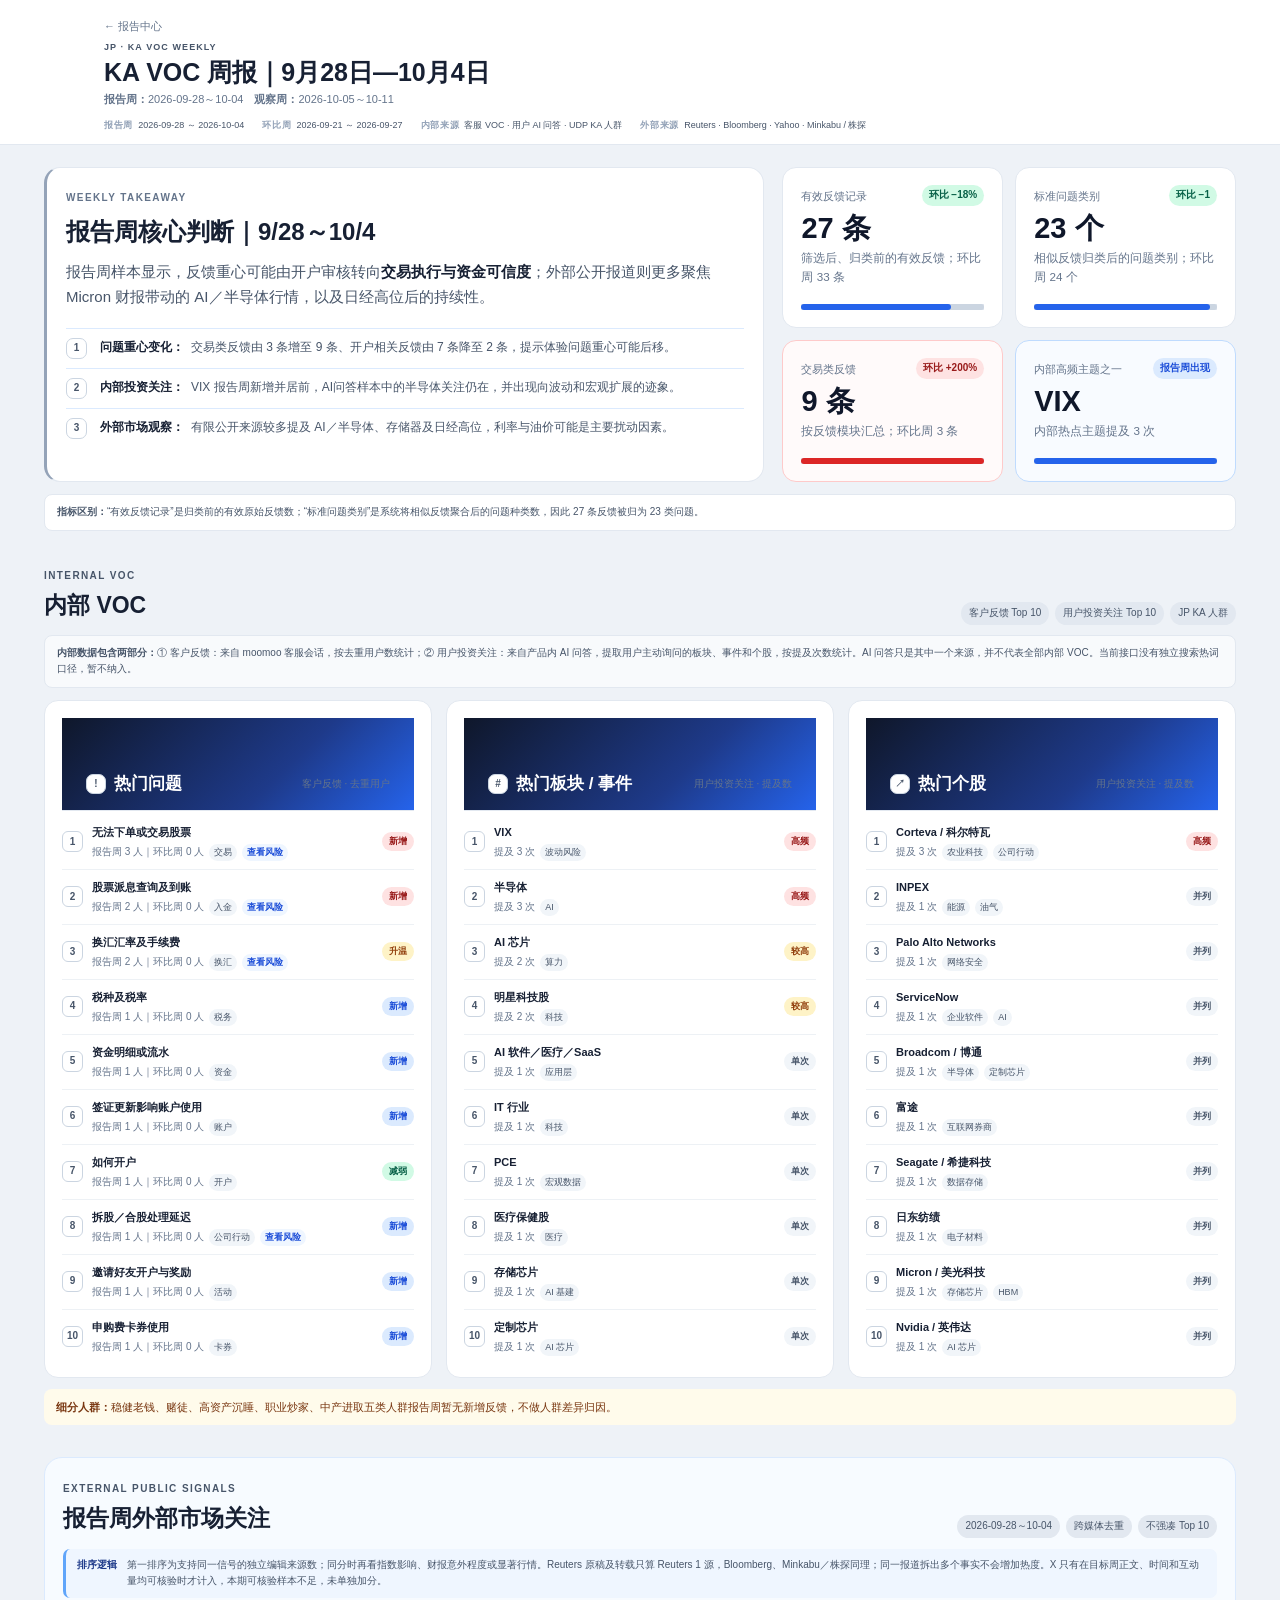
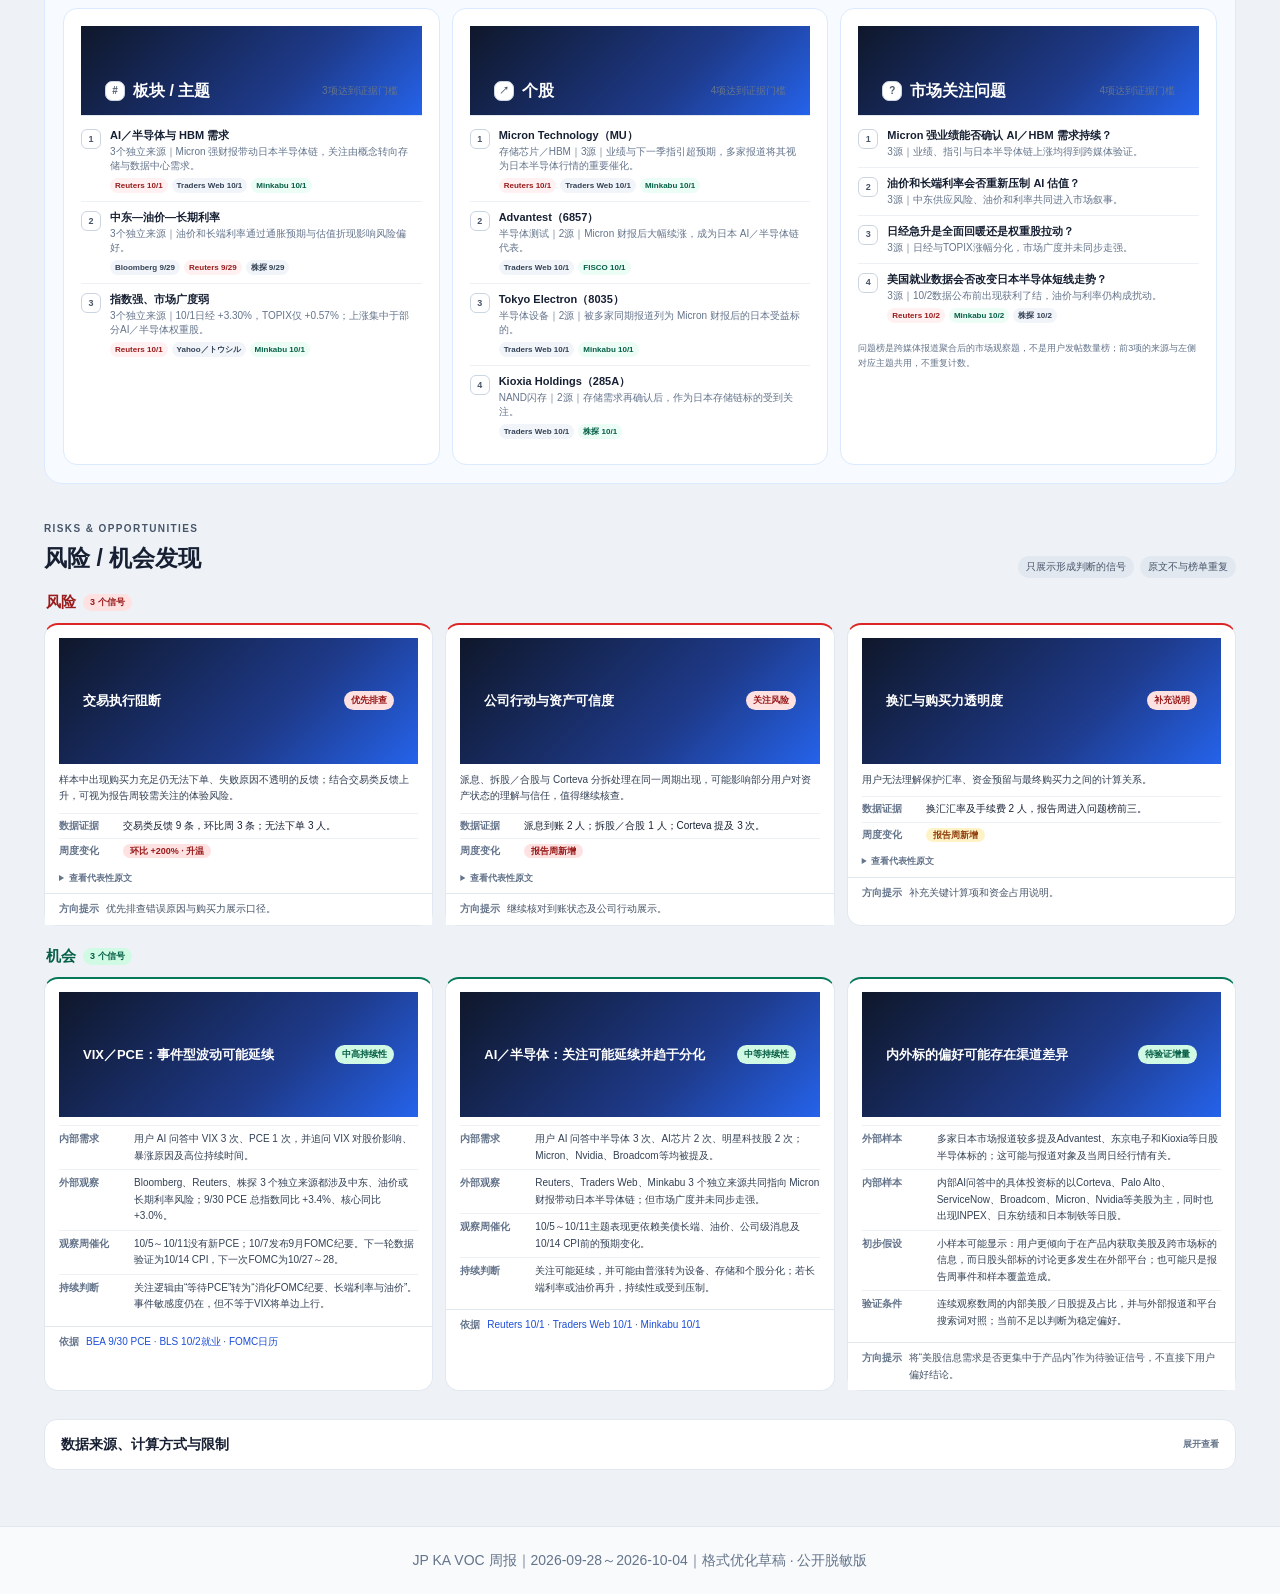
==== commit caf4ebff: "Publish KA VOC weekly reports and remove daily report" ====
--- a/reports/2026/2026-09-28_to_2026-10-04/index.html
+++ b/reports/2026/2026-09-28_to_2026-10-04/index.html
@@ -5,74 +5,246 @@
   <meta name="viewport" content="width=device-width,initial-scale=1">
   <meta name="robots" content="noindex,nofollow">
   <title>JP KA VOC 周报｜2026-09-28～2026-10-04</title>
-  <link rel="stylesheet" href="../../../assets/site.css">
+  <link rel="stylesheet" href="../../../assets/site.css?v=5">
 </head>
 <body>
-<header class="report-hero"><div class="shell"><a class="back" href="../../../">← 报告中心</a><div class="eyebrow">JP · KA VOC WEEKLY</div><h1>KA VOC 周报｜9月28日—10月4日</h1><p>1–2 分钟速读：问题趋势、市场关注与下周动作</p></div></header>
-<main class="shell brief-report">
-  <section class="brief-summary"><h2>本周三句话</h2><ol>
-    <li><strong>问题趋势：</strong>反馈记录 33→27，但交易问题 3→9；关注从开户审核转向下单、购买力、派息与换汇。</li>
-    <li><strong>市场趋势：</strong>VIX 居板块榜首，半导体仍在但较上周降温；Corteva 和 Terra Drone 是个股侧相对集中的新关注。</li>
-    <li><strong>下周主线：</strong>先修交易与公司行动体验，再结合 FOMC、日银和日元信号做 AI/半导体风控及资产安排。</li>
-  </ol></section>
-
-  <section class="rank-section"><div class="rank-head"><h2>热门问题 Top 10</h2><span>本周 / 趋势</span></div><ol class="ranking">
-    <li><span class="rank">1</span><div><strong>无法下单或交易股票</strong><small>3 · 近四周多次出现</small></div><em class="pill risk">持续</em></li>
-    <li><span class="rank">2</span><div><strong>股票派息查询及到账</strong><small>2 · 前三周未进主要榜单</small></div><em class="pill risk">新增</em></li>
-    <li><span class="rank">3</span><div><strong>换汇汇率及手续费</strong><small>2 · 跨币种需求升级</small></div><em class="pill watch">升温</em></li>
-    <li><span class="rank">4</span><div><strong>税种及税率</strong><small>1 · 长期低频</small></div><em class="pill">延续</em></li>
-    <li><span class="rank">5</span><div><strong>资金明细或流水</strong><small>1 · 连续两周出现</small></div><em class="pill">延续</em></li>
-    <li><span class="rank">6</span><div><strong>签证更新影响账户使用</strong><small>1 · 本周出现</small></div><em class="pill watch">新增</em></li>
-    <li><span class="rank">7</span><div><strong>如何开户</strong><small>1 · 开户模块由 7 降至 1</small></div><em class="pill good">回落</em></li>
-    <li><span class="rank">8</span><div><strong>拆股/合股处理延迟</strong><small>1 · 与公司行动热点交叉</small></div><em class="pill risk">信任</em></li>
-    <li><span class="rank">9</span><div><strong>邀请好友开户及奖励</strong><small>1 · 明确运营意愿</small></div><em class="pill good">机会</em></li>
-    <li><span class="rank">10</span><div><strong>申购费卡券使用</strong><small>1 · 使用路径需求</small></div><em class="pill">新增</em></li>
-  </ol><p class="one-line">趋势一句话：交易模块环比 +200%，开户环比 -86%；优先级已从“开户进度”迁移到“交易能否完成、资金是否可信”。</p></section>
-
-  <section class="rank-grid">
-    <div class="rank-section"><div class="rank-head"><h2>个股 Top 10</h2><span>内部去重讨论</span></div><ol class="ranking compact">
-      <li><span class="rank">1</span><div><strong>Corteva / 科尔特瓦</strong><small>合并别名 3 · 分拆处理</small></div></li>
-      <li><span class="rank">2</span><div><strong>Terra Drone</strong><small>2 · 买点与防卫预算</small></div></li>
-      <li><span class="rank">3</span><div><strong>INPEX</strong><small>1 · 事件影响</small></div></li>
-      <li><span class="rank">4</span><div><strong>Palo Alto Networks</strong><small>1 · 买入时机</small></div></li>
-      <li><span class="rank">5</span><div><strong>ServiceNow</strong><small>1 · 买入时机</small></div></li>
-      <li><span class="rank">6</span><div><strong>SpaceX</strong><small>1 · 机会关注</small></div></li>
-      <li><span class="rank">7</span><div><strong>Seagate</strong><small>1 · 盘前异动</small></div></li>
-      <li><span class="rank">8</span><div><strong>日东纺绩</strong><small>1 · 日本制造</small></div></li>
-      <li><span class="rank">9</span><div><strong>日本制铁</strong><small>1 · 铁矿石需求</small></div></li>
-      <li><span class="rank">10</span><div><strong>Micron / Nvidia</strong><small>各 1 · AI 芯片</small></div></li>
-    </ol><p class="one-line">个股一句话：讨论高度分散，Corteva 是唯一同时命中市场事件与产品体验的问题。</p></div>
-
-    <div class="rank-section"><div class="rank-head"><h2>板块 / 事件 Top 10</h2><span>内部去重讨论</span></div><ol class="ranking compact">
-      <li><span class="rank">1</span><div><strong>VIX</strong><small>3 · 风险与持续时间</small></div></li>
-      <li><span class="rank">2</span><div><strong>半导体</strong><small>2 · 较上周降温</small></div></li>
-      <li><span class="rank">3</span><div><strong>AI 软件/医疗/SaaS</strong><small>1 · 应用层扩散</small></div></li>
-      <li><span class="rank">4</span><div><strong>AI 芯片</strong><small>1 · 需求持续性</small></div></li>
-      <li><span class="rank">5</span><div><strong>PCE / 就业</strong><small>各 1 · 利率路径</small></div></li>
-      <li><span class="rank">6</span><div><strong>美债收益率 / 长期债</strong><small>各 1 · 宏观新增</small></div></li>
-      <li><span class="rank">7</span><div><strong>存储芯片</strong><small>1 · AI 数据中心需求</small></div></li>
-      <li><span class="rank">8</span><div><strong>明星科技股</strong><small>1 · 买入时机</small></div></li>
-      <li><span class="rank">9</span><div><strong>现金担保看跌期权</strong><small>1 · 策略教育</small></div></li>
-      <li><span class="rank">10</span><div><strong>防卫预算</strong><small>1 · 日本产业主题</small></div></li>
-    </ol><p class="one-line">板块一句话：从上周的半导体集中，转向 VIX、利率和就业风险；AI 仍在，但更分散。</p></div>
-  </section>
-
-  <p class="one-line market-line"><strong>外部与行情：</strong>上周纳指约 +0.5%、S&amp;P 500 约 -0.3%、道指约 -1.3%；日经约 +2.93%、TOPIX 约 -0.91%。外部验证为“AI权重强、市场宽度弱”。X 无可复核全平台历史量，仅保留公开样本，不作热度涨幅。</p>
-
-  <section class="brief-split">
-    <div><h2>本周风险</h2><ul class="short-list"><li><strong>交易阻断：</strong>下单失败持续、交易模块跃升，优先修错误提示与购买力解释。</li><li><strong>资产可信度：</strong>派息和拆股处理虽量小，但直接影响客户对账户资产的信任。</li><li><strong>行情集中：</strong>指数上涨主要由 AI 权重贡献，不能对全体 KA 做一致看多表达。</li></ul></div>
-    <div><h2>值得运营的人群</h2><ul class="short-list"><li><strong>稳健老钱：</strong>派息/公司行动/换汇 → 状态提醒、资产报告、再配置。</li><li><strong>职业炒家：</strong>VIX/利率/AI轮动 → 盘前要闻、条件单与复盘工具。</li><li><strong>中产进取：</strong>AI/半导体 → 主题解释、ETF、分批参与与基础风险。</li></ul></div>
-  </section>
-  <p class="missing-line">五类细分人群本期均未返回可用 VOC，暂不做人群差异归因；高频博弈型仅做行为触发，高资产沉睡仅在出现重要资产线索时交由客经承接。</p>
-
-  <section class="rank-section"><div class="rank-head"><h2>下周行动榜</h2><span>最多 3 条主线</span></div><ol class="ranking action-ranking">
-    <li><span class="rank">1</span><div><strong>交易规则与购买力透明化</strong><small>本周交易问题 +200% → 全体 KA 场景内承接；展示限制原因、资金占用和恢复路径。</small></div><em class="pill risk">P0</em></li>
-    <li><span class="rank">2</span><div><strong>FOMC / 长端利率 × AI 半导体风控</strong><small>10/7纪要、10/8长端供给 → 职业炒家与高频博弈型；盘前信息＋工具，不做全量刺激。</small></div><em class="pill watch">P1</em></li>
-    <li><span class="rank">3</span><div><strong>日本数据 × 日元与资产安排</strong><small>10/8国际收支/日银报告、10/9家庭支出 → 稳健老钱与中产进取；汇率影响＋配置路径。</small></div><em class="pill good">机会</em></li>
-  </ol></section>
-
-  <details class="method"><summary>数据、外部来源与口径</summary><p>VOC 生产环境，JP KA 整体及五类细分 UDP 人群包；本周 2026-09-28—10-04，对比 09-21—09-27，近四周延伸至 09-07，不含 NPS。反馈量低，单题多为 1–3 条；五类细分查询为 0，可能是零样本或映射覆盖问题。公开页已脱敏。来源：<a href="https://finance.yahoo.com/markets/stocks/articles/markets-news-oct-2-2026-104753291.html" rel="noopener noreferrer">Yahoo Finance 周度行情</a>、<a href="https://x.com/MizuhoAmericas/status/2106017106399555671" rel="noopener noreferrer">X 公开样本</a>、<a href="https://finance.yahoo.com/calendar/economic" rel="noopener noreferrer">经济日历</a>、<a href="https://www.boj.or.jp/en/about/calendar/index.htm" rel="noopener noreferrer">日本银行日历</a>。</p></details>
+<header class="report-hero weekly-hero weekly-hero-light">
+  <div class="shell">
+    <a class="back" href="../../../">← 报告中心</a>
+    <div class="eyebrow">JP · KA VOC WEEKLY</div>
+    <h1>KA VOC 周报｜9月28日—10月4日</h1>
+    <p><strong>报告周：</strong>2026-09-28～10-04　<strong>观察周：</strong>2026-10-05～10-11</p>
+    <dl class="period-strip">
+      <div><dt>报告周</dt><dd>2026-09-28 ～ 2026-10-04</dd></div>
+      <div><dt>环比周</dt><dd>2026-09-21 ～ 2026-09-27</dd></div>
+      <div><dt>内部来源</dt><dd>客服 VOC · 用户 AI 问答 · UDP KA 人群</dd></div>
+      <div><dt>外部来源</dt><dd>Reuters · Bloomberg · Yahoo · Minkabu / 株探</dd></div>
+    </dl>
+  </div>
+</header>
+
+<main class="shell weekly-dashboard weekly-dashboard-v2">
+  <section class="week-summary" aria-labelledby="summary-title">
+    <div class="summary-copy summary-copy-light">
+      <span class="section-kicker">WEEKLY TAKEAWAY</span>
+      <h2 id="summary-title">报告周核心判断｜9/28～10/4</h2>
+      <p class="summary-lead">报告周样本显示，反馈重心可能由开户审核转向<strong>交易执行与资金可信度</strong>；外部公开报道则更多聚焦 Micron 财报带动的 AI／半导体行情，以及日经高位后的持续性。</p>
+      <ul class="summary-points">
+        <li><span>1</span><p><strong>问题重心变化：</strong>交易类反馈由 3 条增至 9 条、开户相关反馈由 7 条降至 2 条，提示体验问题重心可能后移。</p></li>
+        <li><span>2</span><p><strong>内部投资关注：</strong>VIX 报告周新增并居前，AI问答样本中的半导体关注仍在，并出现向波动和宏观扩展的迹象。</p></li>
+        <li><span>3</span><p><strong>外部市场观察：</strong>有限公开来源较多提及 AI／半导体、存储器及日经高位，利率与油价可能是主要扰动因素。</p></li>
+      </ul>
+    </div>
+    <div class="metric-grid" aria-label="报告周关键指标">
+      <article class="metric-card">
+        <div class="metric-top"><span>有效反馈记录</span><em class="delta down">环比 −18%</em></div>
+        <strong>27 条</strong><small>筛选后、归类前的有效反馈；环比周 33 条</small>
+        <div class="metric-track" style="--current:82%;--previous:100%"><i></i></div>
+      </article>
+      <article class="metric-card">
+        <div class="metric-top"><span>标准问题类别</span><em class="delta down">环比 −1</em></div>
+        <strong>23 个</strong><small>相似反馈归类后的问题类别；环比周 24 个</small>
+        <div class="metric-track" style="--current:96%;--previous:100%"><i></i></div>
+      </article>
+      <article class="metric-card metric-alert">
+        <div class="metric-top"><span>交易类反馈</span><em class="delta up">环比 +200%</em></div>
+        <strong>9 条</strong><small>按反馈模块汇总；环比周 3 条</small>
+        <div class="metric-track" style="--current:100%;--previous:33%"><i></i></div>
+      </article>
+      <article class="metric-card metric-focus">
+        <div class="metric-top"><span>内部高频主题之一</span><em class="delta new">报告周出现</em></div>
+        <strong>VIX</strong><small>内部热点主题提及 3 次</small>
+        <div class="metric-track" style="--current:100%;--previous:0%"><i></i></div>
+      </article>
+    </div>
+  </section>
+  <p class="metric-explainer"><strong>指标区别：</strong>“有效反馈记录”是归类前的有效原始反馈数；“标准问题类别”是系统将相似反馈聚合后的问题种类数，因此 27 条反馈被归为 23 类问题。</p>
+
+  <section class="dashboard-section" aria-labelledby="internal-title">
+    <div class="dashboard-heading">
+      <div><span class="section-kicker">INTERNAL VOC</span><h2 id="internal-title">内部 VOC</h2></div>
+      <div class="heading-meta"><span>客户反馈 Top 10</span><span>用户投资关注 Top 10</span><span>JP KA 人群</span></div>
+    </div>
+    <p class="section-note"><strong>内部数据包含两部分：</strong>① 客户反馈：来自 moomoo 客服会话，按去重用户数统计；② 用户投资关注：来自产品内 AI 问答，提取用户主动询问的板块、事件和个股，按提及次数统计。AI 问答只是其中一个来源，并不代表全部内部 VOC。当前接口没有独立搜索热词口径，暂不纳入。</p>
+
+    <div class="compact-rank-grid top10-grid">
+      <article class="compact-rank-card">
+        <header><div><span class="card-icon issue">!</span><h3>热门问题</h3></div><span class="scope-tag">客户反馈 · 去重用户</span></header>
+        <ol class="dense-ranking">
+          <li><b>1</b><div class="rank-copy"><strong>无法下单或交易股票</strong><div><span>报告周 3 人｜环比周 0 人</span><i>交易</i><a href="#trading-risk">查看风险</a></div></div><em class="trend hot">新增</em></li>
+          <li><b>2</b><div class="rank-copy"><strong>股票派息查询及到账</strong><div><span>报告周 2 人｜环比周 0 人</span><i>入金</i><a href="#asset-risk">查看风险</a></div></div><em class="trend hot">新增</em></li>
+          <li><b>3</b><div class="rank-copy"><strong>换汇汇率及手续费</strong><div><span>报告周 2 人｜环比周 0 人</span><i>换汇</i><a href="#fx-risk">查看风险</a></div></div><em class="trend rise">升温</em></li>
+          <li><b>4</b><div class="rank-copy"><strong>税种及税率</strong><div><span>报告周 1 人｜环比周 0 人</span><i>税务</i></div></div><em class="trend new">新增</em></li>
+          <li><b>5</b><div class="rank-copy"><strong>资金明细或流水</strong><div><span>报告周 1 人｜环比周 0 人</span><i>资金</i></div></div><em class="trend new">新增</em></li>
+          <li><b>6</b><div class="rank-copy"><strong>签证更新影响账户使用</strong><div><span>报告周 1 人｜环比周 0 人</span><i>账户</i></div></div><em class="trend new">新增</em></li>
+          <li><b>7</b><div class="rank-copy"><strong>如何开户</strong><div><span>报告周 1 人｜环比周 0 人</span><i>开户</i></div></div><em class="trend cool">减弱</em></li>
+          <li><b>8</b><div class="rank-copy"><strong>拆股／合股处理延迟</strong><div><span>报告周 1 人｜环比周 0 人</span><i>公司行动</i><a href="#asset-risk">查看风险</a></div></div><em class="trend new">新增</em></li>
+          <li><b>9</b><div class="rank-copy"><strong>邀请好友开户与奖励</strong><div><span>报告周 1 人｜环比周 0 人</span><i>活动</i></div></div><em class="trend new">新增</em></li>
+          <li><b>10</b><div class="rank-copy"><strong>申购费卡券使用</strong><div><span>报告周 1 人｜环比周 0 人</span><i>卡券</i></div></div><em class="trend new">新增</em></li>
+        </ol>
+      </article>
+
+      <article class="compact-rank-card">
+        <header><div><span class="card-icon theme">#</span><h3>热门板块 / 事件</h3></div><span class="scope-tag">用户投资关注 · 提及数</span></header>
+        <ol class="dense-ranking">
+          <li><b>1</b><div class="rank-copy"><strong>VIX</strong><div><span>提及 3 次</span><i>波动风险</i></div></div><em class="trend hot">高频</em></li>
+          <li><b>2</b><div class="rank-copy"><strong>半导体</strong><div><span>提及 3 次</span><i>AI</i></div></div><em class="trend hot">高频</em></li>
+          <li><b>3</b><div class="rank-copy"><strong>AI 芯片</strong><div><span>提及 2 次</span><i>算力</i></div></div><em class="trend rise">较高</em></li>
+          <li><b>4</b><div class="rank-copy"><strong>明星科技股</strong><div><span>提及 2 次</span><i>科技</i></div></div><em class="trend rise">较高</em></li>
+          <li><b>5</b><div class="rank-copy"><strong>AI 软件／医疗／SaaS</strong><div><span>提及 1 次</span><i>应用层</i></div></div><em class="trend steady">单次</em></li>
+          <li><b>6</b><div class="rank-copy"><strong>IT 行业</strong><div><span>提及 1 次</span><i>科技</i></div></div><em class="trend steady">单次</em></li>
+          <li><b>7</b><div class="rank-copy"><strong>PCE</strong><div><span>提及 1 次</span><i>宏观数据</i></div></div><em class="trend steady">单次</em></li>
+          <li><b>8</b><div class="rank-copy"><strong>医疗保健股</strong><div><span>提及 1 次</span><i>医疗</i></div></div><em class="trend steady">单次</em></li>
+          <li><b>9</b><div class="rank-copy"><strong>存储芯片</strong><div><span>提及 1 次</span><i>AI 基建</i></div></div><em class="trend steady">单次</em></li>
+          <li><b>10</b><div class="rank-copy"><strong>定制芯片</strong><div><span>提及 1 次</span><i>AI 芯片</i></div></div><em class="trend steady">单次</em></li>
+        </ol>
+      </article>
+
+      <article class="compact-rank-card">
+        <header><div><span class="card-icon stock">↗</span><h3>热门个股</h3></div><span class="scope-tag">用户投资关注 · 提及数</span></header>
+        <ol class="dense-ranking stock-ranking">
+          <li><b>1</b><div class="rank-copy"><strong>Corteva / 科尔特瓦</strong><div><span>提及 3 次</span><i>农业科技</i><i>公司行动</i></div></div><em class="trend hot">高频</em></li>
+          <li><b>2</b><div class="rank-copy"><strong>INPEX</strong><div><span>提及 1 次</span><i>能源</i><i>油气</i></div></div><em class="trend steady">并列</em></li>
+          <li><b>3</b><div class="rank-copy"><strong>Palo Alto Networks</strong><div><span>提及 1 次</span><i>网络安全</i></div></div><em class="trend steady">并列</em></li>
+          <li><b>4</b><div class="rank-copy"><strong>ServiceNow</strong><div><span>提及 1 次</span><i>企业软件</i><i>AI</i></div></div><em class="trend steady">并列</em></li>
+          <li><b>5</b><div class="rank-copy"><strong>Broadcom / 博通</strong><div><span>提及 1 次</span><i>半导体</i><i>定制芯片</i></div></div><em class="trend steady">并列</em></li>
+          <li><b>6</b><div class="rank-copy"><strong>富途</strong><div><span>提及 1 次</span><i>互联网券商</i></div></div><em class="trend steady">并列</em></li>
+          <li><b>7</b><div class="rank-copy"><strong>Seagate / 希捷科技</strong><div><span>提及 1 次</span><i>数据存储</i></div></div><em class="trend steady">并列</em></li>
+          <li><b>8</b><div class="rank-copy"><strong>日东纺绩</strong><div><span>提及 1 次</span><i>电子材料</i></div></div><em class="trend steady">并列</em></li>
+          <li><b>9</b><div class="rank-copy"><strong>Micron / 美光科技</strong><div><span>提及 1 次</span><i>存储芯片</i><i>HBM</i></div></div><em class="trend steady">并列</em></li>
+          <li><b>10</b><div class="rank-copy"><strong>Nvidia / 英伟达</strong><div><span>提及 1 次</span><i>AI 芯片</i></div></div><em class="trend steady">并列</em></li>
+        </ol>
+      </article>
+    </div>
+    <p class="segment-note"><strong>细分人群：</strong>稳健老钱、赌徒、高资产沉睡、职业炒家、中产进取五类人群报告周暂无新增反馈，不做人群差异归因。</p>
+  </section>
+
+  <section class="dashboard-section external-section" aria-labelledby="external-title">
+    <div class="dashboard-heading">
+      <div><span class="section-kicker">EXTERNAL PUBLIC SIGNALS</span><h2 id="external-title">报告周外部市场关注</h2></div>
+      <div class="heading-meta"><span>2026-09-28～10-04</span><span>跨媒体去重</span><span>不强凑 Top 10</span></div>
+    </div>
+    <div class="coverage-notice"><strong>排序逻辑</strong><span>第一排序为支持同一信号的独立编辑来源数；同分时再看指数影响、财报意外程度或显著行情。Reuters 原稿及转载只算 Reuters 1 源，Bloomberg、Minkabu／株探同理；同一报道拆出多个事实不会增加热度。X 只有在目标周正文、时间和互动量均可核验时才计入，本期可核验样本不足，未单独加分。</span></div>
+
+    <div class="external-audit-grid">
+      <article class="external-list-card">
+        <header><div><span class="card-icon theme">#</span><h3>板块 / 主题</h3></div><span class="scope-tag">3项达到证据门槛</span></header>
+        <ol class="external-ranking audited-ranking">
+          <li><b>1</b><div><strong>AI／半导体与 HBM 需求</strong><small>3个独立来源｜Micron 强财报带动日本半导体链，关注由概念转向存储与数据中心需求。</small><p><a class="source-badge reuters" href="https://www.reuters.com/jp/markets/japan/3EYZF6HDSNPGPGSO32RVR5TXRA-2026-10-01">Reuters 10/1</a><a class="source-badge yahoo" href="https://finance.yahoo.co.jp/news/detail/984bab991864b561a7f42e8fc872e2ba87048a46">Traders Web 10/1</a><a class="source-badge minkabu" href="https://minkabu.jp/news/4627838">Minkabu 10/1</a></p></div></li>
+          <li><b>2</b><div><strong>中东—油价—长期利率</strong><small>3个独立来源｜油价和长端利率通过通胀预期与估值折现影响风险偏好。</small><p><a class="source-badge bloomberg" href="https://finance.yahoo.co.jp/news/detail/d16d2980476256d8fa8a9211874a189e6bd9db4b">Bloomberg 9/29</a><a class="source-badge reuters" href="https://www.reuters.com/business/energy/oil-prices-rise-second-session-continued-middle-east-supply-concern-2026-09-29">Reuters 9/29</a><a class="source-badge yahoo" href="https://finance.yahoo.co.jp/news/detail/b894ab13cde4b898290de80e15b17d4a0f1c2d13">株探 9/29</a></p></div></li>
+          <li><b>3</b><div><strong>指数强、市场广度弱</strong><small>3个独立来源｜10/1日经 +3.30%，TOPIX仅 +0.57%；上涨集中于部分AI／半导体权重股。</small><p><a class="source-badge reuters" href="https://www.reuters.com/jp/markets/japan/S3G7WV4N5BKSVOFPMO2GI25I5U-2026-10-01">Reuters 10/1</a><a class="source-badge yahoo" href="https://finance.yahoo.co.jp/news/detail/763b33fde38ba1bb361be3026c0c0921e911250e">Yahoo／トウシル</a><a class="source-badge minkabu" href="https://minkabu.jp/news/4627838">Minkabu 10/1</a></p></div></li>
+        </ol>
+      </article>
+
+      <article class="external-list-card">
+        <header><div><span class="card-icon stock">↗</span><h3>个股</h3></div><span class="scope-tag">4项达到证据门槛</span></header>
+        <ol class="external-ranking external-stocks audited-ranking">
+          <li><b>1</b><div><strong>Micron Technology（MU）</strong><small>存储芯片／HBM｜3源｜业绩与下一季指引超预期，多家报道将其视为日本半导体行情的重要催化。</small><p><a class="source-badge reuters" href="https://www.reuters.com/jp/markets/japan/3EYZF6HDSNPGPGSO32RVR5TXRA-2026-10-01">Reuters 10/1</a><a class="source-badge yahoo" href="https://finance.yahoo.co.jp/news/detail/984bab991864b561a7f42e8fc872e2ba87048a46">Traders Web 10/1</a><a class="source-badge minkabu" href="https://minkabu.jp/news/4627838">Minkabu 10/1</a></p></div></li>
+          <li><b>2</b><div><strong>Advantest（6857）</strong><small>半导体测试｜2源｜Micron 财报后大幅续涨，成为日本 AI／半导体链代表。</small><p><a class="source-badge yahoo" href="https://finance.yahoo.co.jp/news/detail/984bab991864b561a7f42e8fc872e2ba87048a46">Traders Web 10/1</a><a class="source-badge minkabu" href="https://s.minkabu.jp/news/4627040">FISCO 10/1</a></p></div></li>
+          <li><b>3</b><div><strong>Tokyo Electron（8035）</strong><small>半导体设备｜2源｜被多家同期报道列为 Micron 财报后的日本受益标的。</small><p><a class="source-badge yahoo" href="https://finance.yahoo.co.jp/news/detail/984bab991864b561a7f42e8fc872e2ba87048a46">Traders Web 10/1</a><a class="source-badge minkabu" href="https://minkabu.jp/news/4627838">Minkabu 10/1</a></p></div></li>
+          <li><b>4</b><div><strong>Kioxia Holdings（285A）</strong><small>NAND闪存｜2源｜存储需求再确认后，作为日本存储链标的受到关注。</small><p><a class="source-badge yahoo" href="https://finance.yahoo.co.jp/news/detail/984bab991864b561a7f42e8fc872e2ba87048a46">Traders Web 10/1</a><a class="source-badge minkabu" href="https://s.kabutan.jp/news/n202610010298">株探 10/1</a></p></div></li>
+        </ol>
+      </article>
+
+      <article class="external-list-card">
+        <header><div><span class="card-icon issue">?</span><h3>市场关注问题</h3></div><span class="scope-tag">4项达到证据门槛</span></header>
+        <ol class="external-ranking question-ranking audited-ranking">
+          <li><b>1</b><div><strong>Micron 强业绩能否确认 AI／HBM 需求持续？</strong><small>3源｜业绩、指引与日本半导体链上涨均得到跨媒体验证。</small></div></li>
+          <li><b>2</b><div><strong>油价和长端利率会否重新压制 AI 估值？</strong><small>3源｜中东供应风险、油价和利率共同进入市场叙事。</small></div></li>
+          <li><b>3</b><div><strong>日经急升是全面回暖还是权重股拉动？</strong><small>3源｜日经与TOPIX涨幅分化，市场广度并未同步走强。</small></div></li>
+          <li><b>4</b><div><strong>美国就业数据会否改变日本半导体短线走势？</strong><small>3源｜10/2数据公布前出现获利了结，油价与利率仍构成扰动。</small><p><a class="source-badge reuters" href="https://www.reuters.com/jp/markets/japan/2I7MEVTJ3BOUBHM4ABXZJMMWPA-2026-10-02">Reuters 10/2</a><a class="source-badge minkabu" href="https://minkabu.jp/news/4628151">Minkabu 10/2</a><a class="source-badge yahoo" href="https://finance.yahoo.co.jp/news/detail/cef4118d2ab782d110c0c41fb88058bda95d4903">株探 10/2</a></p></div></li>
+        </ol>
+        <p class="evidence-footnote">问题榜是跨媒体报道聚合后的市场观察题，不是用户发帖数量榜；前3项的来源与左侧对应主题共用，不重复计数。</p>
+      </article>
+    </div>
+  </section>
+
+  <section class="dashboard-section" aria-labelledby="finding-title">
+    <div class="dashboard-heading">
+      <div><span class="section-kicker">RISKS &amp; OPPORTUNITIES</span><h2 id="finding-title">风险 / 机会发现</h2></div>
+      <div class="heading-meta"><span>只展示形成判断的信号</span><span>原文不与榜单重复</span></div>
+    </div>
+
+    <div class="finding-group">
+      <div class="finding-subhead risk-subhead"><strong>风险</strong><span>3 个信号</span></div>
+      <div class="finding-grid risk-findings">
+        <article class="finding-card risk-card" id="trading-risk">
+          <header><h3>交易执行阻断</h3><em>优先排查</em></header>
+          <p class="finding-judgement">样本中出现购买力充足仍无法下单、失败原因不透明的反馈；结合交易类反馈上升，可视为报告周较需关注的体验风险。</p>
+          <dl class="evidence-list"><div><dt>数据证据</dt><dd>交易类反馈 9 条，环比周 3 条；无法下单 3 人。</dd></div><div><dt>周度变化</dt><dd><span class="inline-trend hot">环比 +200% · 升温</span></dd></div></dl>
+          <details class="quote-detail"><summary>查看代表性原文</summary><blockquote lang="ja">「余力は十分にありますが、エラーが出ます。」</blockquote></details>
+          <footer><strong>方向提示</strong><span>优先排查错误原因与购买力展示口径。</span></footer>
+        </article>
+
+        <article class="finding-card risk-card" id="asset-risk">
+          <header><h3>公司行动与资产可信度</h3><em>关注风险</em></header>
+          <p class="finding-judgement">派息、拆股／合股与 Corteva 分拆处理在同一周期出现，可能影响部分用户对资产状态的理解与信任，值得继续核查。</p>
+          <dl class="evidence-list"><div><dt>数据证据</dt><dd>派息到账 2 人；拆股／合股 1 人；Corteva 提及 3 次。</dd></div><div><dt>周度变化</dt><dd><span class="inline-trend hot">报告周新增</span></dd></div></dl>
+          <details class="quote-detail"><summary>查看代表性原文</summary><blockquote lang="ja">「分配金税金は表示されているが、分配金入金は表示されていません。」</blockquote></details>
+          <footer><strong>方向提示</strong><span>继续核对到账状态及公司行动展示。</span></footer>
+        </article>
+
+        <article class="finding-card risk-card" id="fx-risk">
+          <header><h3>换汇与购买力透明度</h3><em>补充说明</em></header>
+          <p class="finding-judgement">用户无法理解保护汇率、资金预留与最终购买力之间的计算关系。</p>
+          <dl class="evidence-list"><div><dt>数据证据</dt><dd>换汇汇率及手续费 2 人，报告周进入问题榜前三。</dd></div><div><dt>周度变化</dt><dd><span class="inline-trend rise">报告周新增</span></dd></div></dl>
+          <details class="quote-detail"><summary>查看代表性原文</summary><blockquote lang="ja">「その計算が明示されていないことが問題です。ユーザーには分からない。」</blockquote></details>
+          <footer><strong>方向提示</strong><span>补充关键计算项和资金占用说明。</span></footer>
+        </article>
+      </div>
+    </div>
+
+    <div class="finding-group opportunity-group">
+      <div class="finding-subhead opportunity-subhead"><strong>机会</strong><span>3 个信号</span></div>
+      <div class="finding-grid opportunity-findings">
+        <article class="finding-card opportunity-card outlook-card">
+          <header><h3>VIX／PCE：事件型波动可能延续</h3><em>中高持续性</em></header>
+          <dl class="outlook-lines">
+            <div><dt>内部需求</dt><dd>用户 AI 问答中 VIX 3 次、PCE 1 次，并追问 VIX 对股价影响、暴涨原因及高位持续时间。</dd></div>
+            <div><dt>外部观察</dt><dd>Bloomberg、Reuters、株探 3 个独立来源都涉及中东、油价或长期利率风险；9/30 PCE 总指数同比 +3.4%、核心同比 +3.0%。</dd></div>
+            <div><dt>观察周催化</dt><dd>10/5～10/11没有新PCE；10/7发布9月FOMC纪要。下一轮数据验证为10/14 CPI，下一次FOMC为10/27～28。</dd></div>
+            <div><dt>持续判断</dt><dd>关注逻辑由“等待PCE”转为“消化FOMC纪要、长端利率与油价”。事件敏感度仍在，但不等于VIX将单边上行。</dd></div>
+          </dl>
+          <footer><strong>依据</strong><span><a href="https://www.bea.gov/news/2026/personal-income-and-outlays-august-2026">BEA 9/30 PCE</a> · <a href="https://www.bls.gov/news.release/archives/empsit_10022026.htm">BLS 10/2就业</a> · <a href="https://www.federalreserve.gov/monetarypolicy/fomccalendars.htm">FOMC日历</a></span></footer>
+        </article>
+
+        <article class="finding-card opportunity-card outlook-card">
+          <header><h3>AI／半导体：关注可能延续并趋于分化</h3><em>中等持续性</em></header>
+          <dl class="outlook-lines">
+            <div><dt>内部需求</dt><dd>用户 AI 问答中半导体 3 次、AI芯片 2 次、明星科技股 2 次；Micron、Nvidia、Broadcom等均被提及。</dd></div>
+            <div><dt>外部观察</dt><dd>Reuters、Traders Web、Minkabu 3 个独立来源共同指向 Micron 财报带动日本半导体链；但市场广度并未同步走强。</dd></div>
+            <div><dt>观察周催化</dt><dd>10/5～10/11主题表现更依赖美债长端、油价、公司级消息及10/14 CPI前的预期变化。</dd></div>
+            <div><dt>持续判断</dt><dd>关注可能延续，并可能由普涨转为设备、存储和个股分化；若长端利率或油价再升，持续性或受到压制。</dd></div>
+          </dl>
+          <footer><strong>依据</strong><span><a href="https://www.reuters.com/jp/markets/japan/3EYZF6HDSNPGPGSO32RVR5TXRA-2026-10-01">Reuters 10/1</a> · <a href="https://finance.yahoo.co.jp/news/detail/984bab991864b561a7f42e8fc872e2ba87048a46">Traders Web 10/1</a> · <a href="https://minkabu.jp/news/4627838">Minkabu 10/1</a></span></footer>
+        </article>
+
+        <article class="finding-card opportunity-card outlook-card gap-signal-card">
+          <header><h3>内外标的偏好可能存在渠道差异</h3><em>待验证增量</em></header>
+          <dl class="outlook-lines">
+            <div><dt>外部样本</dt><dd>多家日本市场报道较多提及Advantest、东京电子和Kioxia等日股半导体标的；这可能与报道对象及当周日经行情有关。</dd></div>
+            <div><dt>内部样本</dt><dd>内部AI问答中的具体投资标的以Corteva、Palo Alto、ServiceNow、Broadcom、Micron、Nvidia等美股为主，同时也出现INPEX、日东纺绩和日本制铁等日股。</dd></div>
+            <div><dt>初步假设</dt><dd>小样本可能显示：用户更倾向于在产品内获取美股及跨市场标的信息，而日股头部标的讨论更多发生在外部平台；也可能只是报告周事件和样本覆盖造成。</dd></div>
+            <div><dt>验证条件</dt><dd>连续观察数周的内部美股／日股提及占比，并与外部报道和平台搜索词对照；当前不足以判断为稳定偏好。</dd></div>
+          </dl>
+          <footer><strong>方向提示</strong><span>将“美股信息需求是否更集中于产品内”作为待验证信号，不直接下用户偏好结论。</span></footer>
+        </article>
+      </div>
+    </div>
+  </section>
+
+  <details class="source-method">
+    <summary><span>数据来源、计算方式与限制</span><em>展开查看</em></summary>
+    <div class="source-grid">
+      <div><h3>内部数据系统</h3><p>VOC 生产环境热门问题与热点主题接口，并通过 UDP 筛选 JP KA 整体及五类细分人群。热门问题来自 moomoo 客服会话；板块、事件和个股来自产品内用户 AI 问答（AI_CHAT）。</p></div>
+      <div><h3>内部指标口径</h3><p>有效反馈记录＝客服反馈归类前记录数；标准问题类别＝相似客服反馈归类后的问题种类；问题热度＝去重用户数；AI问答热度＝用户提及次数。AI问答不是AI总结。当前接口没有独立搜索热词数据，暂不纳入。</p></div>
+      <div><h3>外部数据系统</h3><p>使用目标周 Reuters、Bloomberg、Yahoo Finance Japan、Traders Web、Minkabu／株探等公开报道；官方 BEA、BLS、Fed 数据只用于验证事件与后续日历。</p></div>
+      <div><h3>外部排序方法</h3><p>先按独立编辑来源覆盖数排序，同分再看指数影响、财报意外或显著行情；原稿与转载只算一个来源，同一报道拆成多个事实不增加热度。X仅在正文、时间、互动量均可核验时计入。</p></div>
+      <div><h3>时间口径</h3><p>报告周为 2026-09-28～10-04，日本股市交易日为 9/28～10/2；环比周为 2026-09-21～09-27；观察周为 2026-10-05～10-11。</p></div>
+      <div><h3>隐私处理</h3><p>页面仅保留聚合数据与必要的匿名片段，不包含用户标识、账户、姓名、电话、邮箱、联系方式或完整私聊记录。</p></div>
+    </div>
+  </details>
 </main>
-<footer>JP KA VOC 周报｜2026-09-28～2026-10-04｜公开脱敏版</footer>
+<footer>JP KA VOC 周报｜2026-09-28～2026-10-04｜格式优化草稿 · 公开脱敏版</footer>
 </body>
 </html>
--- a/assets/site.css
+++ b/assets/site.css
@@ -1 +1,26 @@
-:root{--ink:#172033;--muted:#64748b;--line:#e2e8f0;--blue:#2563eb;--navy:#0f172a;--soft:#f8fafc;--red:#dc2626;--red-soft:#fef2f2;--amber:#b45309;--amber-soft:#fffbeb;--green:#047857;--green-soft:#ecfdf5}*{box-sizing:border-box}html{scroll-behavior:smooth}body{margin:0;color:var(--ink);background:#eef2f7;font:14px/1.65 -apple-system,BlinkMacSystemFont,"Segoe UI","PingFang SC","Microsoft YaHei",sans-serif}header{padding:52px max(24px,calc((100% - 1080px)/2));color:#fff;background:linear-gradient(135deg,#0f172a,#1e3a8a 62%,#2563eb)}header h1{margin:0 0 8px;font-size:34px}header p{margin:0;color:#dbeafe;font-size:16px}.shell{max-width:1120px;margin:0 auto;padding-left:24px;padding-right:24px}.report-hero{padding:42px 0}.report-hero h1{font-size:31px}.eyebrow{color:#67e8f9;font-size:12px;font-weight:750;letter-spacing:.16em}.back{display:inline-block;margin-bottom:18px;color:#bae6fd;text-decoration:none}.wrap{max-width:1080px;margin:0 auto;padding:32px 24px 64px}.notice,.callout{padding:14px 18px;border-left:4px solid var(--amber);border-radius:8px;background:var(--amber-soft);color:#78350f}.callout{border-color:var(--blue);background:#eff6ff;color:var(--ink)}.callout.note{border-color:var(--amber);background:var(--amber-soft)}.callout.green{border-color:var(--green);background:var(--green-soft)}.summary,.cards,.signals{display:grid;grid-template-columns:repeat(4,1fr);gap:14px;margin:24px 0}.card,.report,.panel{border:1px solid var(--line);border-radius:12px;background:#fff;box-shadow:0 3px 12px rgba(15,23,42,.04)}.card{padding:18px}.label,.muted{color:var(--muted)}.value{font-size:26px;font-weight:750}.report-grid{display:grid;grid-template-columns:1fr 1fr;gap:16px}.report{display:flex;flex-direction:column;justify-content:space-between;gap:20px;min-height:250px;padding:24px;margin:0;border-top:5px solid var(--blue)}.report.weekly{border-top-color:#7c3aed}.report h2{margin:4px 0 8px;font-size:20px}.report .button{align-self:flex-start}.report-type{color:var(--blue);font-size:12px;font-weight:800;letter-spacing:.1em}.report.weekly .report-type{color:#7c3aed}.report p{margin:3px 0;color:var(--muted)}.tags{margin-top:10px}.tag{display:inline-block;margin-right:6px;padding:2px 9px;border-radius:999px;color:#1d4ed8;background:#dbeafe;font-size:12px}.tag.p0{color:#991b1b;background:#fee2e2}.tag.p1{color:#92400e;background:#fef3c7}.button{display:inline-block;padding:10px 17px;border-radius:9px;color:#fff;background:var(--blue);text-decoration:none;font-weight:650;white-space:nowrap}.button.secondary{color:#1d4ed8;background:#dbeafe}h2.section{margin:36px 0 14px;font-size:22px}.report-layout{position:relative;max-width:1380px;display:grid;grid-template-columns:190px minmax(0,1120px);gap:26px;padding-top:32px;padding-bottom:64px}.report-content{min-width:0}.toc{position:sticky;top:18px;align-self:start;padding:16px;border:1px solid var(--line);border-radius:12px;background:#fff}.toc strong{display:block;margin-bottom:8px}.toc a{display:block;padding:7px 8px;border-radius:7px;color:#475569;text-decoration:none}.toc a:hover{color:#1d4ed8;background:#eff6ff}.report-content h2{margin:40px 0 15px;padding-bottom:9px;border-bottom:2px solid var(--line);font-size:23px;scroll-margin-top:18px}.report-content h3{margin:22px 0 10px}.lead{font-size:16px}.executive{font-size:15px}.source{padding:18px 20px;border:1px solid var(--line);border-radius:10px;background:var(--soft);color:#475569}.source a{color:#1d4ed8}.signals{grid-template-columns:repeat(4,1fr)}.signal-card{position:relative;padding:20px 17px 17px;border:1px solid var(--line);border-radius:12px;background:#fff;overflow:hidden}.signal-card i{position:absolute;inset:0 0 auto;width:100%;height:5px}.signal-card.stable i{background:var(--green)}.signal-card.alert i{background:var(--red)}.signal-card.watch i{background:var(--amber)}.signal-card strong,.signal-card small,.signal-card span{display:block}.signal-card small,.signal-card span{color:var(--muted)}table{width:100%;border-collapse:collapse;margin:13px 0 23px;background:#fff}th,td{padding:11px 12px;border:1px solid var(--line);text-align:left;vertical-align:top}th{background:#f1f5f9;font-weight:680;white-space:nowrap}tbody tr:nth-child(even){background:#fbfdff}.num{text-align:right;font-variant-numeric:tabular-nums}.up{color:var(--red);font-weight:700}.down{color:var(--green);font-weight:700}ul,ol{margin:8px 0 8px 22px;padding:0}.decision-card{margin:18px 0;padding:22px 24px;border:1px solid var(--line);border-left:6px solid var(--blue);border-radius:14px;background:#fff;box-shadow:0 4px 16px rgba(15,23,42,.05)}.decision-card.keep{border-left-color:var(--green)}.decision-card.hold{border-left-color:var(--amber)}.decision-head{display:flex;align-items:flex-start;gap:14px;margin-bottom:10px}.decision-head h3{margin:4px 0 0;font-size:20px}.decision-no{display:flex;flex:0 0 38px;align-items:center;justify-content:center;width:38px;height:38px;border-radius:50%;color:#fff;background:var(--navy);font-weight:800}.decision-label{margin:3px 0 0;color:var(--muted);font-weight:700}footer{padding:22px;text-align:center;color:var(--muted);border-top:1px solid var(--line);background:#f8fafc}@media(max-width:1100px){.report-layout{display:block;max-width:1120px}.toc{position:static;display:flex;gap:6px;overflow-x:auto;margin-bottom:18px}.toc strong{display:none}.toc a{white-space:nowrap}}@media(max-width:820px){.summary,.cards,.signals{grid-template-columns:1fr 1fr}table{display:block;overflow-x:auto;font-size:12px}}@media(max-width:720px){.report-grid{grid-template-columns:1fr}.report{min-height:0}.report .button{align-self:stretch;text-align:center}}@media(max-width:520px){.summary,.cards,.signals{grid-template-columns:1fr}.shell{padding-left:17px;padding-right:17px}.button{text-align:center}}.brief-report{max-width:980px;margin:0 auto;padding-top:28px;padding-bottom:52px}.brief-summary{padding:20px 24px;border-radius:14px;color:#fff;background:linear-gradient(135deg,#172554,#1d4ed8)}.brief-summary h2{margin:0 0 10px;font-size:20px}.brief-summary ol{margin:0 0 0 22px}.brief-summary li{margin:7px 0}.rank-section{margin-top:22px;padding:18px 20px;border:1px solid var(--line);border-radius:14px;background:#fff;box-shadow:0 3px 12px rgba(15,23,42,.04)}.rank-head{display:flex;align-items:baseline;justify-content:space-between;gap:12px;margin-bottom:8px}.rank-head h2{margin:0;font-size:19px}.rank-head span{color:var(--muted);font-size:12px}.ranking{list-style:none;margin:0;padding:0}.ranking li{display:grid;grid-template-columns:30px minmax(0,1fr) auto;gap:10px;align-items:center;padding:9px 0;border-bottom:1px solid #edf1f5}.ranking li:last-child{border-bottom:0}.ranking .rank{display:grid;place-items:center;width:25px;height:25px;border-radius:7px;color:#fff;background:var(--navy);font-size:12px;font-weight:800}.ranking strong,.ranking small{display:block}.ranking small{margin-top:1px;color:var(--muted);font-size:12px}.ranking.compact li{padding:7px 0}.pill{padding:2px 8px;border-radius:999px;color:#475569;background:#f1f5f9;font-size:11px;font-style:normal;white-space:nowrap}.pill.risk{color:#991b1b;background:#fee2e2}.pill.watch{color:#92400e;background:#fef3c7}.pill.good{color:#065f46;background:#d1fae5}.one-line{margin:10px 0 0;padding:9px 11px;border-radius:8px;color:#475569;background:var(--soft);font-size:13px}.market-line{margin-top:18px;border-left:3px solid var(--blue)}.rank-grid,.brief-split{display:grid;grid-template-columns:1fr 1fr;gap:16px}.brief-split{margin-top:20px}.brief-split>div{padding:17px 19px;border:1px solid var(--line);border-radius:12px;background:#fff}.brief-split h2,.action-strip h2{margin:0 0 8px;font-size:18px}.short-list{margin:0 0 0 20px}.short-list li{margin:7px 0}.action-strip{margin-top:20px;padding:18px 20px;border-left:5px solid var(--green);border-radius:12px;background:var(--green-soft)}.action-strip ol{margin:0 0 0 20px}.missing-line{margin:14px 0;padding:10px 13px;border-radius:8px;color:#78350f;background:var(--amber-soft);font-size:12px}.method{margin-top:18px;color:var(--muted);font-size:12px}.method summary{cursor:pointer;font-weight:700;color:#475569}.method a{color:#1d4ed8}.action-ranking li{padding:11px 0}@media(max-width:760px){.rank-grid,.brief-split{grid-template-columns:1fr}.brief-report{padding-left:16px;padding-right:16px}.ranking li{grid-template-columns:28px minmax(0,1fr) auto}.brief-summary{padding:18px}}@media print{body{background:#fff}.toc,.back{display:none}.report-layout{display:block}.callout,.card,.decision-card,.rank-section{break-inside:avoid}}
+:root{--ink:#172033;--muted:#64748b;--line:#e2e8f0;--blue:#2563eb;--navy:#0f172a;--soft:#f8fafc;--red:#dc2626;--red-soft:#fef2f2;--amber:#b45309;--amber-soft:#fffbeb;--green:#047857;--green-soft:#ecfdf5}*{box-sizing:border-box}html{scroll-behavior:smooth}body{margin:0;color:var(--ink);background:#eef2f7;font:14px/1.65 -apple-system,BlinkMacSystemFont,"Segoe UI","PingFang SC","Microsoft YaHei",sans-serif}header{padding:52px max(24px,calc((100% - 1080px)/2));color:#fff;background:linear-gradient(135deg,#0f172a,#1e3a8a 62%,#2563eb)}header h1{margin:0 0 8px;font-size:34px}header p{margin:0;color:#dbeafe;font-size:16px}.shell{max-width:1120px;margin:0 auto;padding-left:24px;padding-right:24px}.report-hero{padding:42px 0}.report-hero h1{font-size:31px}.eyebrow{color:#67e8f9;font-size:12px;font-weight:750;letter-spacing:.16em}.back{display:inline-block;margin-bottom:18px;color:#bae6fd;text-decoration:none}.wrap{max-width:1080px;margin:0 auto;padding:32px 24px 64px}.notice,.callout{padding:14px 18px;border-left:4px solid var(--amber);border-radius:8px;background:var(--amber-soft);color:#78350f}.callout{border-color:var(--blue);background:#eff6ff;color:var(--ink)}.callout.note{border-color:var(--amber);background:var(--amber-soft)}.callout.green{border-color:var(--green);background:var(--green-soft)}.summary,.cards,.signals{display:grid;grid-template-columns:repeat(4,1fr);gap:14px;margin:24px 0}.card,.report,.panel{border:1px solid var(--line);border-radius:12px;background:#fff;box-shadow:0 3px 12px rgba(15,23,42,.04)}.card{padding:18px}.label,.muted{color:var(--muted)}.value{font-size:26px;font-weight:750}.report-grid{display:grid;grid-template-columns:1fr 1fr;gap:16px}.report{display:flex;flex-direction:column;justify-content:space-between;gap:20px;min-height:250px;padding:24px;margin:0;border-top:5px solid var(--blue)}.report.weekly{border-top-color:#7c3aed}.report h2{margin:4px 0 8px;font-size:20px}.report .button{align-self:flex-start}.report-type{color:var(--blue);font-size:12px;font-weight:800;letter-spacing:.1em}.report.weekly .report-type{color:#7c3aed}.report p{margin:3px 0;color:var(--muted)}.tags{margin-top:10px}.tag{display:inline-block;margin-right:6px;padding:2px 9px;border-radius:999px;color:#1d4ed8;background:#dbeafe;font-size:12px}.tag.p0{color:#991b1b;background:#fee2e2}.tag.p1{color:#92400e;background:#fef3c7}.button{display:inline-block;padding:10px 17px;border-radius:9px;color:#fff;background:var(--blue);text-decoration:none;font-weight:650;white-space:nowrap}.button.secondary{color:#1d4ed8;background:#dbeafe}h2.section{margin:36px 0 14px;font-size:22px}.report-layout{position:relative;max-width:1380px;display:grid;grid-template-columns:190px minmax(0,1120px);gap:26px;padding-top:32px;padding-bottom:64px}.report-content{min-width:0}.toc{position:sticky;top:18px;align-self:start;padding:16px;border:1px solid var(--line);border-radius:12px;background:#fff}.toc strong{display:block;margin-bottom:8px}.toc a{display:block;padding:7px 8px;border-radius:7px;color:#475569;text-decoration:none}.toc a:hover{color:#1d4ed8;background:#eff6ff}.report-content h2{margin:40px 0 15px;padding-bottom:9px;border-bottom:2px solid var(--line);font-size:23px;scroll-margin-top:18px}.report-content h3{margin:22px 0 10px}.lead{font-size:16px}.executive{font-size:15px}.source{padding:18px 20px;border:1px solid var(--line);border-radius:10px;background:var(--soft);color:#475569}.source a{color:#1d4ed8}.signals{grid-template-columns:repeat(4,1fr)}.signal-card{position:relative;padding:20px 17px 17px;border:1px solid var(--line);border-radius:12px;background:#fff;overflow:hidden}.signal-card i{position:absolute;inset:0 0 auto;width:100%;height:5px}.signal-card.stable i{background:var(--green)}.signal-card.alert i{background:var(--red)}.signal-card.watch i{background:var(--amber)}.signal-card strong,.signal-card small,.signal-card span{display:block}.signal-card small,.signal-card span{color:var(--muted)}table{width:100%;border-collapse:collapse;margin:13px 0 23px;background:#fff}th,td{padding:11px 12px;border:1px solid var(--line);text-align:left;vertical-align:top}th{background:#f1f5f9;font-weight:680;white-space:nowrap}tbody tr:nth-child(even){background:#fbfdff}.num{text-align:right;font-variant-numeric:tabular-nums}.up{color:var(--red);font-weight:700}.down{color:var(--green);font-weight:700}ul,ol{margin:8px 0 8px 22px;padding:0}.decision-card{margin:18px 0;padding:22px 24px;border:1px solid var(--line);border-left:6px solid var(--blue);border-radius:14px;background:#fff;box-shadow:0 4px 16px rgba(15,23,42,.05)}.decision-card.keep{border-left-color:var(--green)}.decision-card.hold{border-left-color:var(--amber)}.decision-head{display:flex;align-items:flex-start;gap:14px;margin-bottom:10px}.decision-head h3{margin:4px 0 0;font-size:20px}.decision-no{display:flex;flex:0 0 38px;align-items:center;justify-content:center;width:38px;height:38px;border-radius:50%;color:#fff;background:var(--navy);font-weight:800}.decision-label{margin:3px 0 0;color:var(--muted);font-weight:700}footer{padding:22px;text-align:center;color:var(--muted);border-top:1px solid var(--line);background:#f8fafc}@media(max-width:1100px){.report-layout{display:block;max-width:1120px}.toc{position:static;display:flex;gap:6px;overflow-x:auto;margin-bottom:18px}.toc strong{display:none}.toc a{white-space:nowrap}}@media(max-width:820px){.summary,.cards,.signals{grid-template-columns:1fr 1fr}table{display:block;overflow-x:auto;font-size:12px}}@media(max-width:720px){.report-grid{grid-template-columns:1fr}.report{min-height:0}.report .button{align-self:stretch;text-align:center}}@media(max-width:520px){.summary,.cards,.signals{grid-template-columns:1fr}.shell{padding-left:17px;padding-right:17px}.button{text-align:center}}.brief-report{max-width:980px;margin:0 auto;padding-top:28px;padding-bottom:52px}.brief-summary{padding:20px 24px;border-radius:14px;color:#fff;background:linear-gradient(135deg,#172554,#1d4ed8)}.brief-summary h2{margin:0 0 10px;font-size:20px}.brief-summary ol{margin:0 0 0 22px}.brief-summary li{margin:7px 0}.rank-section{margin-top:22px;padding:18px 20px;border:1px solid var(--line);border-radius:14px;background:#fff;box-shadow:0 3px 12px rgba(15,23,42,.04)}.rank-head{display:flex;align-items:baseline;justify-content:space-between;gap:12px;margin-bottom:8px}.rank-head h2{margin:0;font-size:19px}.rank-head span{color:var(--muted);font-size:12px}.ranking{list-style:none;margin:0;padding:0}.ranking li{display:grid;grid-template-columns:30px minmax(0,1fr) auto;gap:10px;align-items:center;padding:9px 0;border-bottom:1px solid #edf1f5}.ranking li:last-child{border-bottom:0}.ranking .rank{display:grid;place-items:center;width:25px;height:25px;border-radius:7px;color:#fff;background:var(--navy);font-size:12px;font-weight:800}.ranking strong,.ranking small{display:block}.ranking small{margin-top:1px;color:var(--muted);font-size:12px}.ranking.compact li{padding:7px 0}.pill{padding:2px 8px;border-radius:999px;color:#475569;background:#f1f5f9;font-size:11px;font-style:normal;white-space:nowrap}.pill.risk{color:#991b1b;background:#fee2e2}.pill.watch{color:#92400e;background:#fef3c7}.pill.good{color:#065f46;background:#d1fae5}.one-line{margin:10px 0 0;padding:9px 11px;border-radius:8px;color:#475569;background:var(--soft);font-size:13px}.market-line{margin-top:18px;border-left:3px solid var(--blue)}.rank-grid,.brief-split{display:grid;grid-template-columns:1fr 1fr;gap:16px}.brief-split{margin-top:20px}.brief-split>div{padding:17px 19px;border:1px solid var(--line);border-radius:12px;background:#fff}.brief-split h2,.action-strip h2{margin:0 0 8px;font-size:18px}.short-list{margin:0 0 0 20px}.short-list li{margin:7px 0}.action-strip{margin-top:20px;padding:18px 20px;border-left:5px solid var(--green);border-radius:12px;background:var(--green-soft)}.action-strip ol{margin:0 0 0 20px}.missing-line{margin:14px 0;padding:10px 13px;border-radius:8px;color:#78350f;background:var(--amber-soft);font-size:12px}.method{margin-top:18px;color:var(--muted);font-size:12px}.method summary{cursor:pointer;font-weight:700;color:#475569}.method a{color:#1d4ed8}.action-ranking li{padding:11px 0}@media(max-width:760px){.rank-grid,.brief-split{grid-template-columns:1fr}.brief-report{padding-left:16px;padding-right:16px}.ranking li{grid-template-columns:28px minmax(0,1fr) auto}.brief-summary{padding:18px}}.signal-report{max-width:1180px;margin:0 auto;padding-top:28px;padding-bottom:52px}.signal-overview{display:grid;grid-template-columns:repeat(4,1fr);gap:12px}.signal-overview>div{display:flex;flex-direction:column;padding:17px 18px;border:1px solid var(--line);border-radius:12px;background:#fff}.signal-overview small,.signal-overview span{color:var(--muted)}.signal-overview strong{margin:3px 0;font-size:27px}.signal-callout{display:flex;gap:14px;align-items:center;margin:16px 0 20px;padding:15px 18px;border-left:5px solid var(--blue);border-radius:10px;background:#eff6ff}.signal-callout strong{white-space:nowrap}.signal-columns{display:grid;grid-template-columns:repeat(3,1fr);gap:14px}.signal-rank{padding:17px 18px;border:1px solid var(--line);border-radius:14px;background:#fff;box-shadow:0 3px 12px rgba(15,23,42,.04)}.signal-rank>header,.risk-grid article>header,.section-head{display:flex;align-items:center;justify-content:space-between;gap:10px}.signal-rank h2,.section-head h2{margin:0;padding:0;border:0;font-size:19px}.signal-rank header small,.signal-rank header span,.section-head span{color:var(--muted);font-size:11px}.signal-rank ol{list-style:none;margin:12px 0 0;padding:0}.signal-rank li{display:grid;grid-template-columns:25px minmax(0,1fr) auto;gap:8px;align-items:center;padding:9px 0;border-bottom:1px solid #edf1f5}.signal-rank li:last-child{border-bottom:0}.signal-rank li>b{display:grid;place-items:center;width:23px;height:23px;border-radius:7px;color:#fff;background:var(--navy);font-size:11px}.signal-rank li strong,.signal-rank li small{display:block}.signal-rank li small{color:var(--muted);font-size:11px}.signal-rank>p{margin:11px 0 0;padding:9px 10px;border-radius:8px;color:#475569;background:var(--soft);font-size:12px}.status{padding:2px 7px;border-radius:999px;color:#475569;background:#f1f5f9;font-size:10px;font-style:normal;white-space:nowrap}.status.risk,.risk-level{color:#991b1b;background:#fee2e2}.status.watch,.risk-level.watch{color:#92400e;background:#fef3c7}.status.good{color:#065f46;background:#d1fae5}.external-signal,.segment-signal{display:flex;justify-content:space-between;gap:20px;align-items:center;margin-top:16px;padding:14px 17px;border:1px solid var(--line);border-radius:11px;background:#fff}.external-signal div{flex:0 0 250px}.external-signal small,.external-signal strong{display:block}.external-signal small,.external-signal p{color:var(--muted)}.external-signal p{margin:0}.segment-signal{border-left:4px solid var(--amber);background:var(--amber-soft)}.segment-signal h2{margin:0;font-size:17px}.segment-signal p{margin:3px 0}.segment-signal>span{white-space:nowrap;color:#92400e;font-weight:700}.section-heading{margin:28px 0 12px;font-size:21px}.risk-grid,.direction-grid{display:grid;grid-template-columns:repeat(3,1fr);gap:14px}.risk-grid article,.direction-grid article{padding:17px 18px;border:1px solid var(--line);border-radius:12px;background:#fff}.risk-level{padding:2px 8px;border-radius:999px;font-size:10px}.risk-grid blockquote{margin:12px 0 8px;padding:10px 12px;border-left:4px solid var(--red);background:var(--red-soft);font-size:13px}.risk-grid p,.direction-grid p{margin:5px 0;color:#475569}.direction-section{margin-top:24px}.direction-grid{margin-top:10px}.direction-grid article{border-top:4px solid var(--blue)}.direction-grid em{display:inline-block;margin-bottom:6px;padding:2px 8px;border-radius:999px;color:#1d4ed8;background:#dbeafe;font-size:11px;font-style:normal}.direction-grid strong{display:block;font-size:16px}.method{margin-top:18px;padding:10px 0;color:var(--muted);font-size:11px}.method summary{cursor:pointer;font-weight:700;color:#475569}.method a{color:#1d4ed8}@media(max-width:980px){.signal-columns{grid-template-columns:1fr 1fr}.signal-rank:last-child{grid-column:1/-1}.signal-overview{grid-template-columns:1fr 1fr}}@media(max-width:700px){.signal-columns,.risk-grid,.direction-grid,.signal-overview{grid-template-columns:1fr}.signal-rank:last-child{grid-column:auto}.signal-callout,.external-signal,.segment-signal{align-items:flex-start;flex-direction:column}.external-signal div{flex:auto}.signal-report{padding-left:16px;padding-right:16px}}@media print{body{background:#fff}.toc,.back{display:none}.report-layout{display:block}.callout,.card,.decision-card,.rank-section,.signal-rank,.risk-grid article{break-inside:avoid}}
+
+/* Weekly dashboard draft */
+.weekly-hero{padding-bottom:30px}.hero-row{display:flex;align-items:flex-start;justify-content:space-between;gap:24px}.hero-row>div{min-width:0}.draft-mark{flex:0 0 auto;margin-top:4px;padding:5px 10px;border:1px solid rgba(255,255,255,.3);border-radius:999px;color:#dbeafe;font-size:10px;font-weight:800;letter-spacing:.12em}.period-strip{display:grid;grid-template-columns:1.15fr 1.15fr 1.7fr .7fr;gap:1px;margin:25px 0 0;overflow:hidden;border:1px solid rgba(255,255,255,.16);border-radius:12px;background:rgba(255,255,255,.16)}.period-strip>div{padding:10px 13px;background:rgba(15,23,42,.35)}.period-strip dt{color:#93c5fd;font-size:10px;font-weight:750;letter-spacing:.08em}.period-strip dd{margin:2px 0 0;color:#fff;font-size:12px}.weekly-dashboard{max-width:1240px;padding-top:28px;padding-bottom:56px}.section-kicker{color:#2563eb;font-size:10px;font-weight:850;letter-spacing:.14em}.week-summary{display:grid;grid-template-columns:minmax(0,1.35fr) minmax(390px,.85fr);gap:18px}.summary-copy{padding:24px 26px;border-radius:16px;color:#fff;background:linear-gradient(145deg,#172554,#1e40af 67%,#2563eb);box-shadow:0 12px 30px rgba(30,64,175,.17)}.summary-copy .section-kicker{color:#93c5fd}.summary-copy h2{margin:3px 0 9px;font-size:24px}.summary-lead{margin:0;color:#dbeafe;font-size:15px}.summary-lead strong{color:#fff}.summary-points{list-style:none;margin:18px 0 0;padding:0}.summary-points li{display:grid;grid-template-columns:28px 1fr;gap:10px;align-items:start;padding:9px 0;border-top:1px solid rgba(255,255,255,.13)}.summary-points li>span{display:grid;place-items:center;width:25px;height:25px;border-radius:7px;color:#172554;background:#bfdbfe;font-size:10px;font-weight:850}.summary-points p{margin:0;color:#dbeafe;font-size:12px}.summary-points strong{display:inline-block;margin-right:7px;color:#fff}.metric-grid{display:grid;grid-template-columns:1fr 1fr;gap:12px}.metric-card{display:flex;flex-direction:column;padding:17px 18px;border:1px solid var(--line);border-radius:14px;background:#fff;box-shadow:0 3px 12px rgba(15,23,42,.04)}.metric-top{display:flex;align-items:center;justify-content:space-between;gap:8px;color:var(--muted);font-size:11px}.metric-card>strong{margin:8px 0 0;color:#0f172a;font-size:29px;line-height:1}.metric-card>small{margin-top:5px;color:var(--muted)}.delta{padding:2px 7px;border-radius:999px;font-size:10px;font-style:normal;font-weight:800}.delta.up{color:#991b1b;background:#fee2e2}.delta.down{color:#065f46;background:#d1fae5}.delta.new{color:#1d4ed8;background:#dbeafe}.metric-track{position:relative;height:6px;margin-top:auto;padding-top:18px;border-bottom:6px solid #e2e8f0}.metric-track:before,.metric-track i{content:"";position:absolute;bottom:-6px;left:0;height:6px;border-radius:999px}.metric-track:before{width:var(--previous);background:#cbd5e1}.metric-track i{width:var(--current);background:#2563eb}.metric-alert{border-color:#fecaca;background:#fffafa}.metric-alert .metric-track i{background:#dc2626}.metric-focus{border-color:#bfdbfe;background:#f8fbff}.dashboard-section{margin-top:32px}.dashboard-heading{display:flex;align-items:end;justify-content:space-between;gap:20px;margin-bottom:12px}.dashboard-heading h2{margin:1px 0 0;font-size:23px}.heading-meta{display:flex;flex-wrap:wrap;justify-content:flex-end;gap:6px}.heading-meta span{padding:3px 8px;border-radius:999px;color:#475569;background:#e2e8f0;font-size:10px}.compact-rank-grid{display:grid;grid-template-columns:repeat(3,minmax(0,1fr));gap:14px}.compact-rank-card{min-width:0;padding:17px 17px 13px;border:1px solid var(--line);border-radius:14px;background:#fff;box-shadow:0 3px 12px rgba(15,23,42,.04)}.compact-rank-card>header{display:flex;align-items:center;justify-content:space-between;gap:10px;padding-bottom:12px;border-bottom:1px solid var(--line)}.compact-rank-card>header>div{display:flex;align-items:center;gap:8px}.compact-rank-card h3{margin:0;font-size:17px}.card-icon{display:grid;place-items:center;width:25px;height:25px;border-radius:7px;font-weight:850}.card-icon.issue{color:#991b1b;background:#fee2e2}.card-icon.theme{color:#1d4ed8;background:#dbeafe}.card-icon.stock{color:#065f46;background:#d1fae5}.scope-tag{color:var(--muted);font-size:10px}.dense-ranking{list-style:none;margin:4px 0 0;padding:0}.dense-ranking li{display:grid;grid-template-columns:23px minmax(0,1fr) auto;gap:7px;align-items:center;min-height:55px;padding:8px 0;border-bottom:1px solid #edf1f5}.dense-ranking li:last-child{border-bottom:0}.dense-ranking li>b{display:grid;place-items:center;width:21px;height:21px;border-radius:6px;color:#fff;background:#1e293b;font-size:10px}.rank-copy{min-width:0}.rank-copy>strong{display:block;overflow:hidden;text-overflow:ellipsis;white-space:nowrap;font-size:12px}.rank-copy>div{display:flex;align-items:center;gap:5px;margin-top:3px;color:var(--muted);font-size:10px}.rank-copy i,.rank-copy a{padding:1px 5px;border-radius:999px;font-size:9px;font-style:normal}.rank-copy i{color:#475569;background:#f1f5f9}.rank-copy a{color:#1d4ed8;background:#eff6ff;text-decoration:none;font-weight:800}.trend,.inline-trend{padding:2px 7px;border-radius:999px;font-size:9px;font-style:normal;font-weight:750;white-space:nowrap}.trend.hot,.inline-trend.hot{color:#991b1b;background:#fee2e2}.trend.rise,.inline-trend.rise{color:#92400e;background:#fef3c7}.trend.new{color:#1d4ed8;background:#dbeafe}.trend.steady{color:#475569;background:#f1f5f9}.trend.cool,.inline-trend.cool{color:#065f46;background:#d1fae5}.compact-detail{margin-top:7px;padding-top:8px;border-top:1px dashed var(--line);color:var(--muted);font-size:10px}.compact-detail summary{cursor:pointer;color:#475569;font-weight:750}.compact-detail p{margin:7px 0 1px}.segment-note{margin:11px 0 0;padding:9px 12px;border-radius:8px;color:#78350f;background:var(--amber-soft);font-size:11px}.external-section{padding:22px;border:1px solid #dbeafe;border-radius:18px;background:#f7fbff}.coverage-notice{display:flex;gap:10px;margin:-1px 0 13px;padding:8px 11px;border-left:3px solid #60a5fa;border-radius:7px;background:#eff6ff;color:#475569;font-size:10px}.coverage-notice strong{flex:0 0 auto;color:#1e3a8a}.external-card{box-shadow:none}.pulse-list{list-style:none;margin:4px 0 0;padding:0}.pulse-list li{display:grid;grid-template-columns:minmax(0,1fr) auto;gap:10px;align-items:center;min-height:59px;padding:8px 0;border-bottom:1px solid #edf1f5}.pulse-list li:last-child{border-bottom:0}.pulse-list strong,.pulse-list small{display:block}.pulse-list strong{font-size:12px}.pulse-list small{margin-top:2px;color:var(--muted);font-size:10px}.heat{display:grid;place-items:center;min-width:34px;height:23px;padding:0 7px;border-radius:7px;font-size:9px;font-weight:800}.heat.high{color:#991b1b;background:#fee2e2}.heat.mid{color:#92400e;background:#fef3c7}.heat.low{color:#1d4ed8;background:#dbeafe}.single-signal{display:grid;grid-template-columns:34px minmax(0,1fr);gap:10px;min-height:110px;padding:14px 0 10px}.signal-rank{display:grid;place-items:center;align-self:start;width:31px;height:31px;border-radius:9px;color:#fff;background:#1e293b;font-size:10px;font-weight:850}.single-signal strong{font-size:13px}.single-signal p{margin:4px 0 7px;color:#475569;font-size:10px}.evidence-tag{display:inline-block;padding:2px 7px;border-radius:999px;color:#065f46;background:#d1fae5;font-size:9px;font-weight:750}.empty-state{padding:9px 10px;border-radius:8px;background:var(--soft)}.empty-state strong,.empty-state span{display:block;font-size:10px}.empty-state span{margin-top:2px;color:var(--muted)}.card-source{margin:9px 0 0;padding-top:8px;border-top:1px dashed var(--line);color:var(--muted);font-size:9px}.signal-map-grid{display:grid;grid-template-columns:.85fr 1.15fr;gap:14px}.word-cloud-panel,.heatmap-panel{padding:18px;border:1px solid var(--line);border-radius:14px;background:#fff}.word-cloud-panel>header,.heatmap-panel>header{display:flex;align-items:center;justify-content:space-between;gap:10px;margin-bottom:15px}.word-cloud-panel h3,.heatmap-panel h3{margin:0;font-size:16px}.word-cloud-panel header span{color:var(--muted);font-size:9px}.word-cloud{display:flex;flex-wrap:wrap;align-content:center;align-items:baseline;justify-content:center;gap:9px 14px;min-height:164px;padding:14px;border-radius:12px;background:radial-gradient(circle at center,#eff6ff,#f8fafc 70%)}.word{color:#475569;line-height:1}.word.xxl{font-size:27px;font-weight:850}.word.xl{color:#1e40af;font-size:22px;font-weight:800}.word.lg{color:#0369a1;font-size:17px;font-weight:750}.word.md{font-size:13px;font-weight:700}.word.sm{font-size:10px}.word.risk-word{color:#b91c1c}.heat-legend{display:flex;gap:7px;color:var(--muted);font-size:9px}.heat-legend span{display:flex;align-items:center;gap:3px}.heat-legend i{display:block;width:9px;height:9px;border-radius:3px}.l3{background:#1d4ed8}.l2{background:#93c5fd}.l1{background:#dbeafe}.l0{background:#e2e8f0}.heatmap{display:grid;gap:5px}.heat-row{display:grid;grid-template-columns:minmax(100px,1.3fr) .55fr .55fr .9fr;gap:5px;align-items:center}.heat-row>*{padding:7px 8px;border-radius:6px;font-size:10px;text-align:center}.heat-row>strong{text-align:left}.heat-row>em{color:#475569;background:#f8fafc;font-style:normal}.heat-head>*{color:var(--muted);background:#f1f5f9;font-weight:750}.heat-cell{color:#fff;font-weight:800}.heat-cell.l1{color:#1e3a8a}.heat-cell.l0{color:#64748b}.finding-group{display:grid;grid-template-columns:118px minmax(0,1fr);gap:14px;margin-bottom:15px}.finding-label{padding:17px 14px;border-radius:14px;color:#fff}.finding-label span,.finding-label strong{display:block}.finding-label span{font-size:9px;font-weight:850;letter-spacing:.12em}.finding-label strong{margin-top:6px;font-size:17px}.risk-label{background:linear-gradient(160deg,#7f1d1d,#dc2626)}.opportunity-label{background:linear-gradient(160deg,#065f46,#059669)}.finding-grid{display:grid;gap:12px}.risk-findings{grid-template-columns:repeat(3,minmax(0,1fr))}.opportunity-findings{grid-template-columns:repeat(3,minmax(0,1fr))}.finding-card{scroll-margin-top:16px;padding:17px;border:1px solid var(--line);border-top:4px solid var(--red);border-radius:14px;background:#fff;box-shadow:0 3px 12px rgba(15,23,42,.04)}.opportunity-card{border-top-color:var(--green)}.finding-card>header{display:flex;align-items:center;justify-content:space-between;gap:10px}.finding-card>header>div{display:flex;align-items:center;gap:8px}.finding-card h3{margin:0;font-size:15px}.finding-id{display:grid;place-items:center;width:30px;height:25px;border-radius:7px;color:#991b1b;background:#fee2e2;font-size:9px;font-weight:850}.opportunity-card .finding-id{color:#065f46;background:#d1fae5}.finding-card>header>em{padding:2px 7px;border-radius:999px;color:#991b1b;background:#fee2e2;font-size:9px;font-style:normal;font-weight:750;white-space:nowrap}.opportunity-card>header>em{color:#065f46;background:#d1fae5}.finding-judgement{min-height:60px;margin:12px 0;color:#334155;font-size:11px}.evidence-list{margin:0}.evidence-list>div{display:grid;grid-template-columns:57px minmax(0,1fr);gap:7px;padding:6px 0;border-top:1px solid #edf1f5;font-size:10px}.evidence-list dt{color:var(--muted);font-weight:750}.evidence-list dd{margin:0}.finding-card blockquote{margin:11px 0 0;padding:9px 10px;border-left:3px solid var(--red);border-radius:5px;background:var(--red-soft);font-size:10px}.finding-card>footer{display:flex;gap:7px;margin:11px -17px -17px;padding:9px 17px;border-top:1px solid var(--line);background:#f8fafc;text-align:left}.finding-card>footer strong{flex:0 0 auto;font-size:10px}.finding-card>footer span{color:#475569;font-size:10px}.source-method{margin-top:28px;border:1px solid var(--line);border-radius:13px;background:#fff}.source-method>summary{display:flex;align-items:center;justify-content:space-between;padding:13px 16px;cursor:pointer;list-style:none;font-weight:750}.source-method>summary::-webkit-details-marker{display:none}.source-method>summary em{color:var(--muted);font-size:9px;font-style:normal}.source-grid{display:grid;grid-template-columns:repeat(2,1fr);gap:1px;padding:1px;border-top:1px solid var(--line);background:var(--line)}.source-grid>div{padding:13px 15px;background:#fff}.source-grid h3{margin:0 0 4px;font-size:12px}.source-grid p{margin:0;color:var(--muted);font-size:10px}.source-grid a{color:#1d4ed8}
+@media(max-width:1040px){.week-summary{grid-template-columns:1fr}.metric-card{min-height:125px}.compact-rank-grid{grid-template-columns:1fr 1fr}.compact-rank-card:last-child{grid-column:1/-1}.risk-findings{grid-template-columns:1fr 1fr}.risk-findings .finding-card:last-child{grid-column:1/-1}}
+@media(max-width:760px){.hero-row{display:block}.draft-mark{display:inline-block;margin-top:12px}.period-strip{grid-template-columns:1fr 1fr}.compact-rank-grid,.signal-map-grid,.risk-findings,.opportunity-findings{grid-template-columns:1fr}.compact-rank-card:last-child,.risk-findings .finding-card:last-child{grid-column:auto}.finding-group{grid-template-columns:1fr}.finding-label{padding:10px 13px}.finding-label span,.finding-label strong{display:inline;margin-right:8px}.finding-judgement{min-height:0}.dashboard-heading{align-items:flex-start;flex-direction:column;gap:7px}.heading-meta{justify-content:flex-start}.external-section{padding:16px}.coverage-notice{align-items:flex-start;flex-direction:column;gap:2px}}
+@media(max-width:520px){.weekly-hero h1{font-size:26px}.period-strip,.metric-grid,.source-grid{grid-template-columns:1fr}.summary-copy{padding:20px}.summary-points p{font-size:11px}.heat-row{grid-template-columns:minmax(88px,1.3fr) .5fr .5fr .8fr}.heat-row>*{padding:6px 4px;font-size:9px}.heat-legend{display:none}.rank-copy>strong{white-space:normal}.finding-card>header{align-items:flex-start}.finding-card>header>em{margin-top:3px}}
+@media print{.draft-mark{display:none}.week-summary,.compact-rank-grid,.signal-map-grid,.risk-findings,.opportunity-findings{break-inside:avoid}.finding-card,.compact-rank-card,.metric-card{break-inside:avoid}.external-section{background:#fff}}
+
+/* Weekly dashboard v2: light header and full top-10 lists */
+.weekly-hero-light{padding:23px 0 18px;color:var(--ink);border-bottom:1px solid #bfdbfe;background:linear-gradient(120deg,#f8fbff,#eaf3ff 70%,#f8fafc)}.weekly-hero-light .back{margin-bottom:9px;color:#2563eb}.weekly-hero-light .eyebrow{color:#2563eb}.weekly-hero-light h1{margin-bottom:4px;color:#172033;font-size:28px}.weekly-hero-light p{color:#475569;font-size:13px}.weekly-hero-light .period-strip{margin-top:15px;border-color:#dbeafe;background:#dbeafe}.weekly-hero-light .period-strip>div{padding:8px 11px;background:rgba(255,255,255,.88)}.weekly-hero-light .period-strip dt{color:#64748b}.weekly-hero-light .period-strip dd{color:#1e293b;font-size:11px}.weekly-dashboard-v2{padding-top:22px}.summary-copy-light{color:var(--ink);border:1px solid #bfdbfe;background:linear-gradient(145deg,#f8fbff,#eaf3ff);box-shadow:0 5px 18px rgba(30,64,175,.08)}.summary-copy-light .section-kicker{color:#2563eb}.summary-copy-light .summary-lead,.summary-copy-light .summary-points p{color:#475569}.summary-copy-light .summary-lead strong,.summary-copy-light .summary-points strong{color:#172033}.summary-copy-light .summary-points li{border-top-color:#dbeafe}.summary-copy-light .summary-points li>span{color:#1d4ed8;background:#dbeafe}.metric-explainer,.section-note{margin:12px 0 0;padding:9px 12px;border:1px solid var(--line);border-radius:8px;color:#475569;background:#fff;font-size:10px}.section-note{margin:-2px 0 12px;background:#f8fafc}.top10-grid .dense-ranking li{min-height:54px}.top10-grid .rank-copy>strong{font-size:11px}.top10-grid .rank-copy>div{flex-wrap:wrap}.stock-ranking li{min-height:58px}.external-top10-grid{display:grid;grid-template-columns:repeat(3,minmax(0,1fr));gap:14px}.external-list-card{min-width:0;padding:17px;border:1px solid #dbeafe;border-radius:14px;background:#fff}.external-list-card>header{display:flex;align-items:center;justify-content:space-between;gap:8px;padding-bottom:11px;border-bottom:1px solid var(--line)}.external-list-card>header>div{display:flex;align-items:center;gap:8px}.external-list-card h3{margin:0;font-size:16px}.external-ranking{list-style:none;margin:4px 0 0;padding:0}.external-ranking li{display:grid;grid-template-columns:22px minmax(0,1fr) auto;gap:7px;align-items:start;min-height:75px;padding:8px 0;border-bottom:1px solid #edf1f5}.external-ranking li:last-child{border-bottom:0}.external-ranking li>b{display:grid;place-items:center;width:20px;height:20px;margin-top:1px;border-radius:6px;color:#fff;background:#1e293b;font-size:9px}.external-ranking strong,.external-ranking small{display:block}.external-ranking strong{font-size:11px;line-height:1.35}.external-ranking small{margin-top:2px;color:var(--muted);font-size:9px;line-height:1.4}.external-ranking p{display:flex;gap:4px;margin:5px 0 0}.source-badge{display:inline-block;padding:1px 6px;border-radius:999px;font-size:8px;font-weight:800;text-decoration:none}.source-badge.x{color:#fff;background:#0f172a}.source-badge.yahoo{color:#5b21b6;background:#ede9fe}.external-ranking .heat{align-self:center}.question-ranking li{grid-template-columns:22px minmax(0,1fr)}.finding-card>header>h3{margin:0}.source-grid{grid-template-columns:repeat(3,1fr)}
+@media(max-width:1100px){.external-top10-grid{grid-template-columns:1fr 1fr}.external-list-card:last-child{grid-column:1/-1}.source-grid{grid-template-columns:1fr 1fr}}
+@media(max-width:820px){.top10-grid{grid-template-columns:1fr}.top10-grid .compact-rank-card:last-child{grid-column:auto}.external-top10-grid{grid-template-columns:1fr}.external-list-card:last-child{grid-column:auto}}
+@media(max-width:520px){.weekly-hero-light{padding:18px 0 14px}.weekly-hero-light h1{font-size:23px}.weekly-hero-light p{font-size:11px}.weekly-hero-light .period-strip{grid-template-columns:1fr}.weekly-hero-light .period-strip>div{padding:7px 9px}.external-section{padding:13px}.source-grid{grid-template-columns:1fr}.external-ranking li{min-height:0}.metric-explainer,.section-note{font-size:9px}}
+@media print{.weekly-hero-light{background:#fff}.external-list-card{break-inside:avoid}}
+
+/* Weekly dashboard v3: compact neutral chrome */
+.weekly-hero-light{padding:14px 0 12px;border-bottom:1px solid #e2e8f0;background:#fff}.weekly-hero-light .back{margin-bottom:5px;color:#64748b;font-size:11px}.weekly-hero-light .eyebrow{font-size:9px;letter-spacing:.12em}.weekly-hero-light h1{margin:1px 0 2px;font-size:25px;line-height:1.3}.weekly-hero-light p{max-width:980px;color:#64748b;font-size:11px}.weekly-hero-light .period-strip{display:flex;flex-wrap:wrap;gap:5px 18px;margin-top:9px;border:0;border-radius:0;background:transparent}.weekly-hero-light .period-strip>div{display:flex;gap:5px;padding:0;background:transparent}.weekly-hero-light .period-strip dt,.weekly-hero-light .period-strip dd{font-size:9px}.weekly-hero-light .period-strip dt{color:#94a3b8}.weekly-hero-light .period-strip dd{margin:0;color:#475569}.external-section{padding:18px}.coverage-notice{margin-bottom:10px}.external-ranking li{min-height:69px}.source-badge{padding:1px 5px;color:#334155!important;background:#f1f5f9!important}.finding-group{display:block;margin-bottom:18px}.finding-subhead{display:flex;align-items:center;gap:7px;margin:0 0 8px;padding:0 2px}.finding-subhead strong{font-size:15px}.finding-subhead span{padding:1px 7px;border-radius:999px;font-size:9px;font-weight:750}.risk-subhead strong{color:#991b1b}.risk-subhead span{color:#991b1b;background:#fee2e2}.opportunity-subhead strong{color:#065f46}.opportunity-subhead span{color:#065f46;background:#d1fae5}.finding-card{padding:13px 14px}.finding-card h3{font-size:13px}.finding-judgement{min-height:0;margin:8px 0;font-size:10px}.evidence-list>div{padding:4px 0}.quote-detail{margin-top:7px;font-size:9px}.quote-detail summary{cursor:pointer;color:#64748b;font-weight:750}.quote-detail blockquote{margin-top:6px}.finding-card>footer{margin:8px -14px -13px;padding:7px 14px}.outlook-lines{margin:8px 0 0}.outlook-lines>div{display:grid;grid-template-columns:57px minmax(0,1fr);gap:7px;padding:5px 0;border-top:1px solid #edf1f5;font-size:10px}.outlook-lines dt{color:#64748b;font-weight:750}.outlook-lines dd{margin:0;color:#334155}.outlook-card>footer a{color:#1d4ed8;text-decoration:none}
+@media(max-width:760px){.weekly-hero-light .period-strip{display:grid;grid-template-columns:1fr 1fr;gap:3px 10px}.weekly-hero-light .period-strip>div{display:block}.weekly-hero-light .period-strip dd{margin-top:1px}.external-section{padding:13px}}
+@media(max-width:520px){.weekly-hero-light h1{font-size:21px}.weekly-hero-light .period-strip{grid-template-columns:1fr}.external-ranking li{min-height:0}}
+
+/* Weekly dashboard v4: no filled blue hierarchy labels */
+.weekly-hero-light .eyebrow,.weekly-dashboard-v2 .section-kicker{color:#475569}.summary-copy-light{padding:17px 19px;border-color:#e2e8f0;border-left:3px solid #94a3b8;background:#fff;box-shadow:none}.summary-copy-light .section-kicker{color:#64748b}.summary-copy-light .summary-points li>span{width:21px;height:21px;border:1px solid #cbd5e1;color:#475569;background:#fff}.summary-copy-light .summary-points li{grid-template-columns:24px 1fr}.metric-card,.compact-rank-card,.external-list-card,.finding-card{box-shadow:none}.card-icon.issue,.card-icon.theme,.card-icon.stock{width:20px;height:20px;border:1px solid #cbd5e1;color:#475569;background:#fff;font-size:10px}.dense-ranking li>b,.external-ranking li>b{border:1px solid #cbd5e1;color:#475569;background:#fff}.external-audit-grid{display:grid;grid-template-columns:repeat(3,minmax(0,1fr));gap:12px}.audited-ranking li{min-height:0}.audited-ranking small{font-size:10px}.source-badge.reuters{color:#991b1b!important;background:#fff1f2!important}.source-badge.bloomberg{color:#334155!important;background:#f1f5f9!important}.source-badge.minkabu{color:#065f46!important;background:#ecfdf5!important}.evidence-footnote{margin:10px 0 0;color:#64748b;font-size:9px}.risk-findings{grid-template-columns:repeat(3,minmax(0,1fr))}.opportunity-findings{grid-template-columns:repeat(3,minmax(0,1fr))}.finding-card{border-top-width:2px}.finding-card>footer{background:#fff}.outlook-lines>div{grid-template-columns:68px minmax(0,1fr)}
+@media(max-width:1000px){.external-audit-grid{grid-template-columns:1fr 1fr}.external-audit-grid .external-list-card:last-child{grid-column:1/-1}}
+@media(max-width:820px){.external-audit-grid{grid-template-columns:1fr}.external-audit-grid .external-list-card:last-child{grid-column:auto}.risk-findings,.opportunity-findings{grid-template-columns:1fr}}
+@media(max-width:520px){.summary-copy-light{padding:14px 15px}.finding-card{padding:11px 12px}.finding-card>footer{margin:7px -12px -11px;padding:6px 12px}.outlook-lines>div{grid-template-columns:1fr;gap:1px}}
